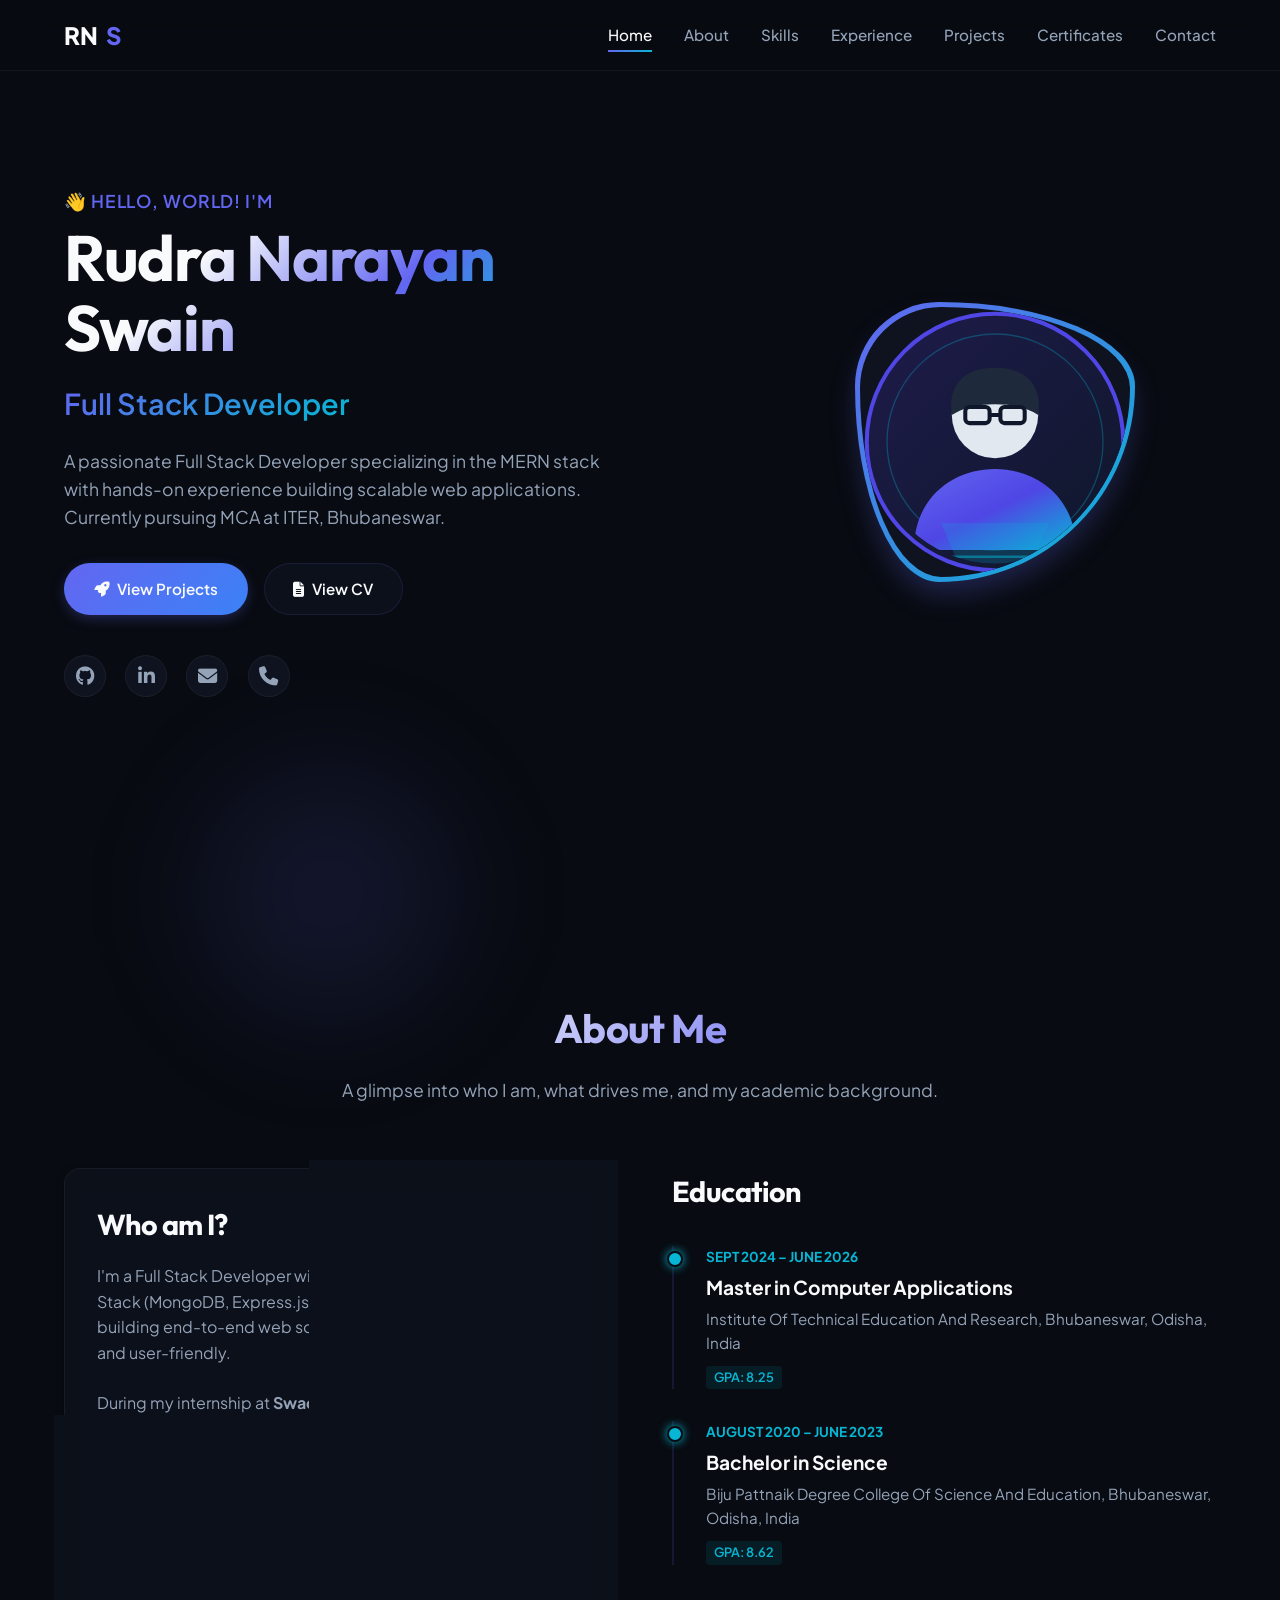
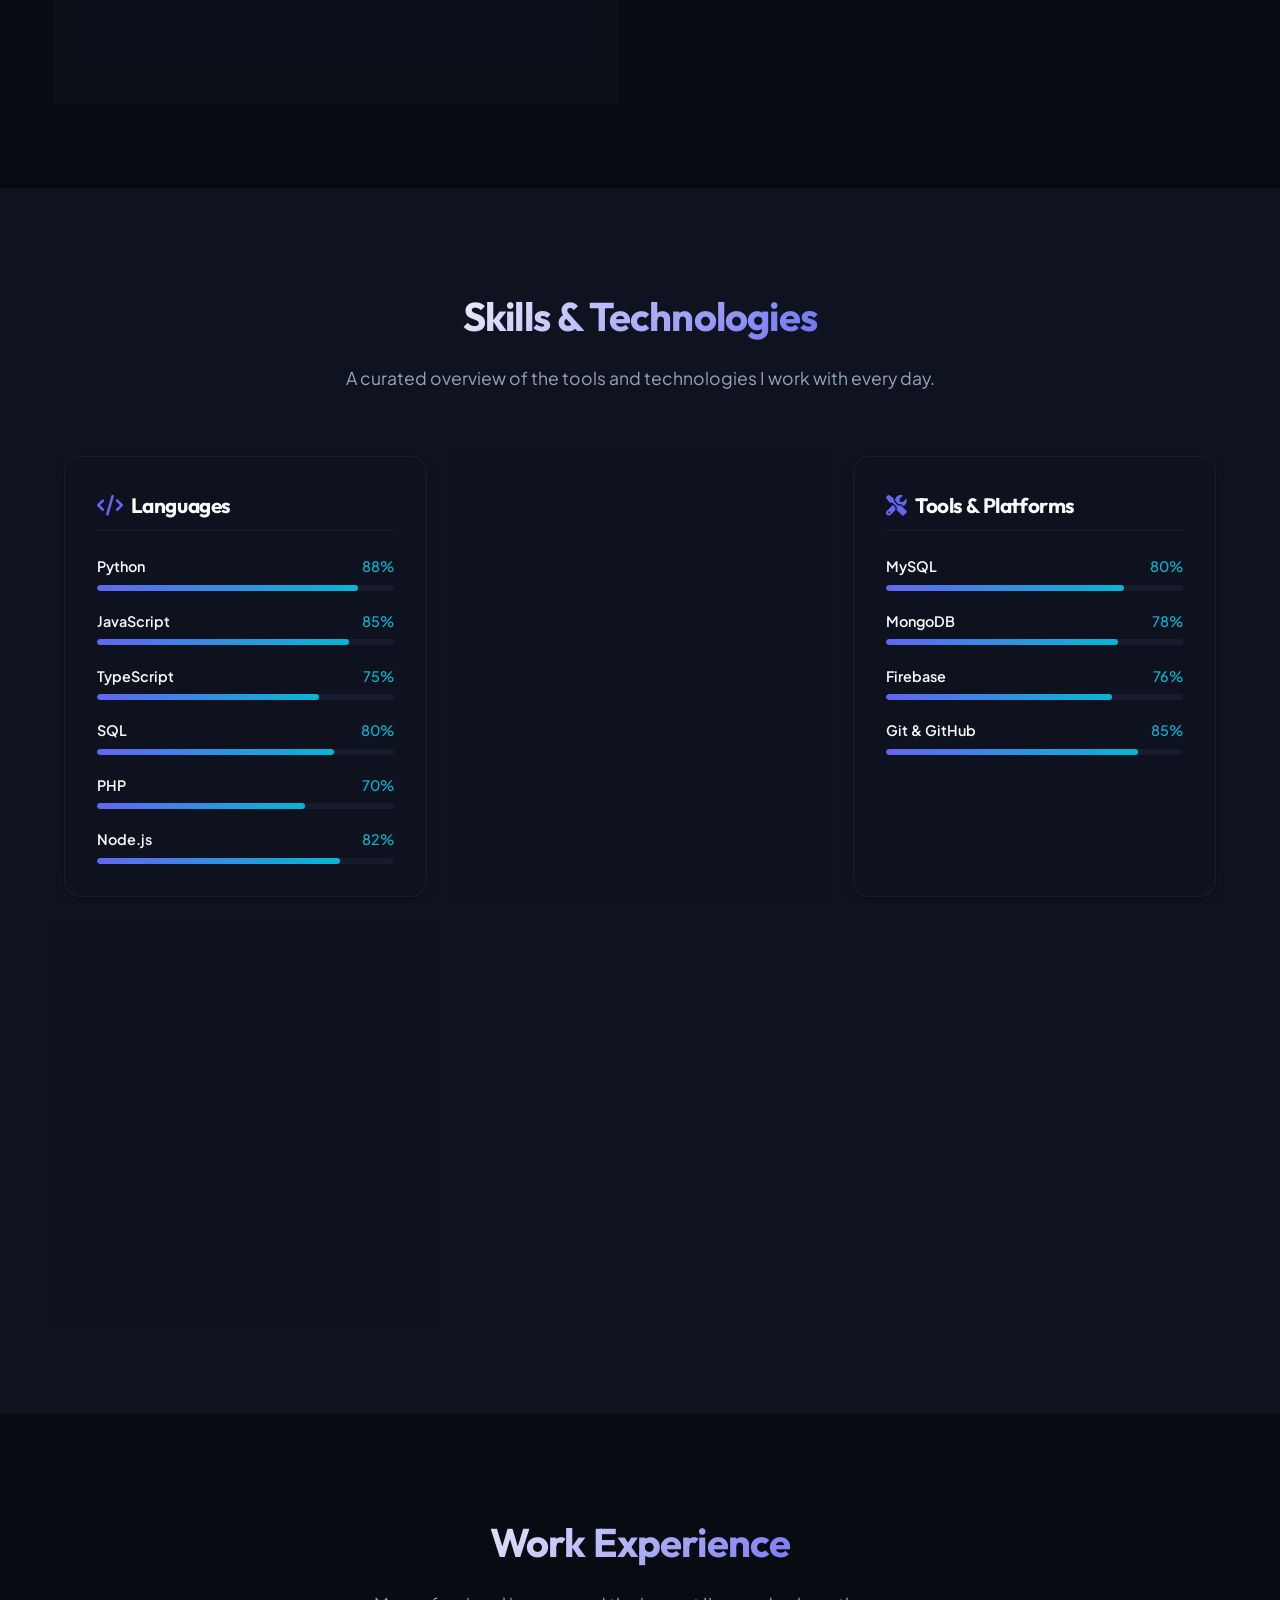
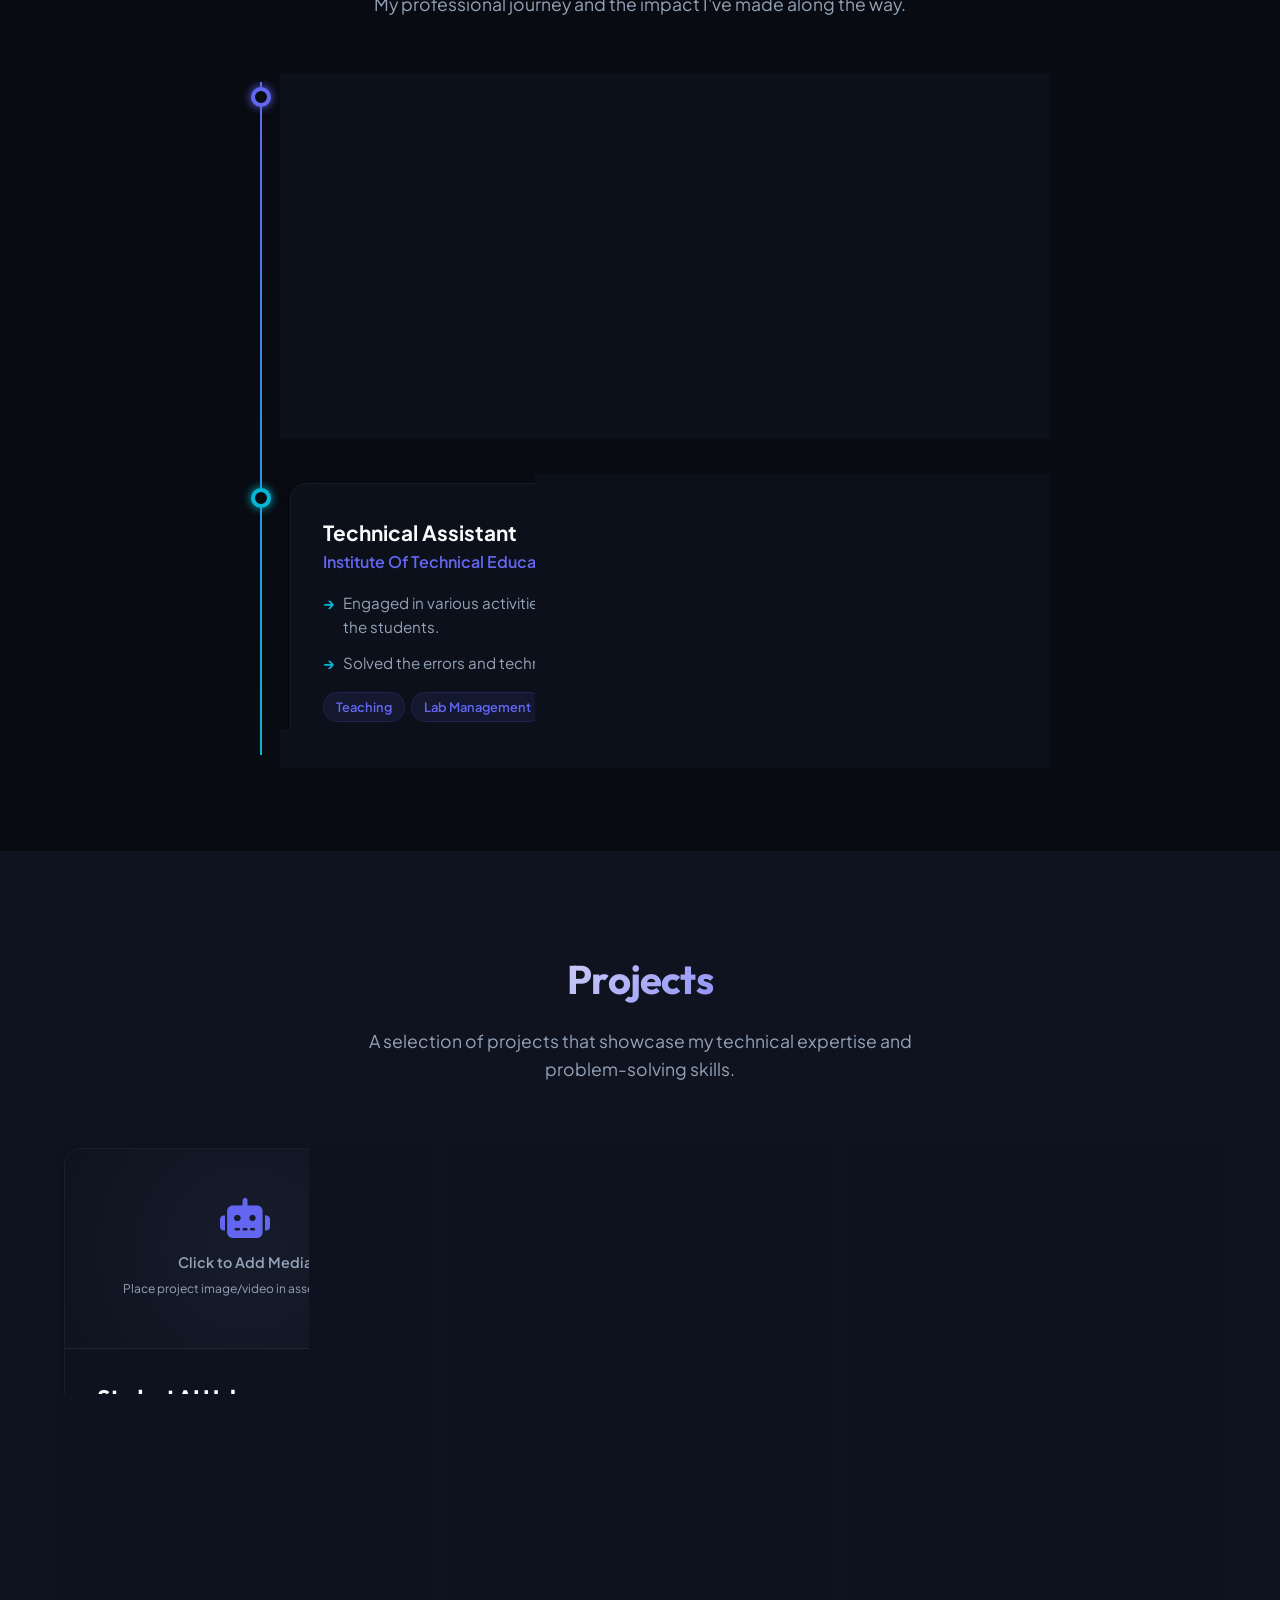
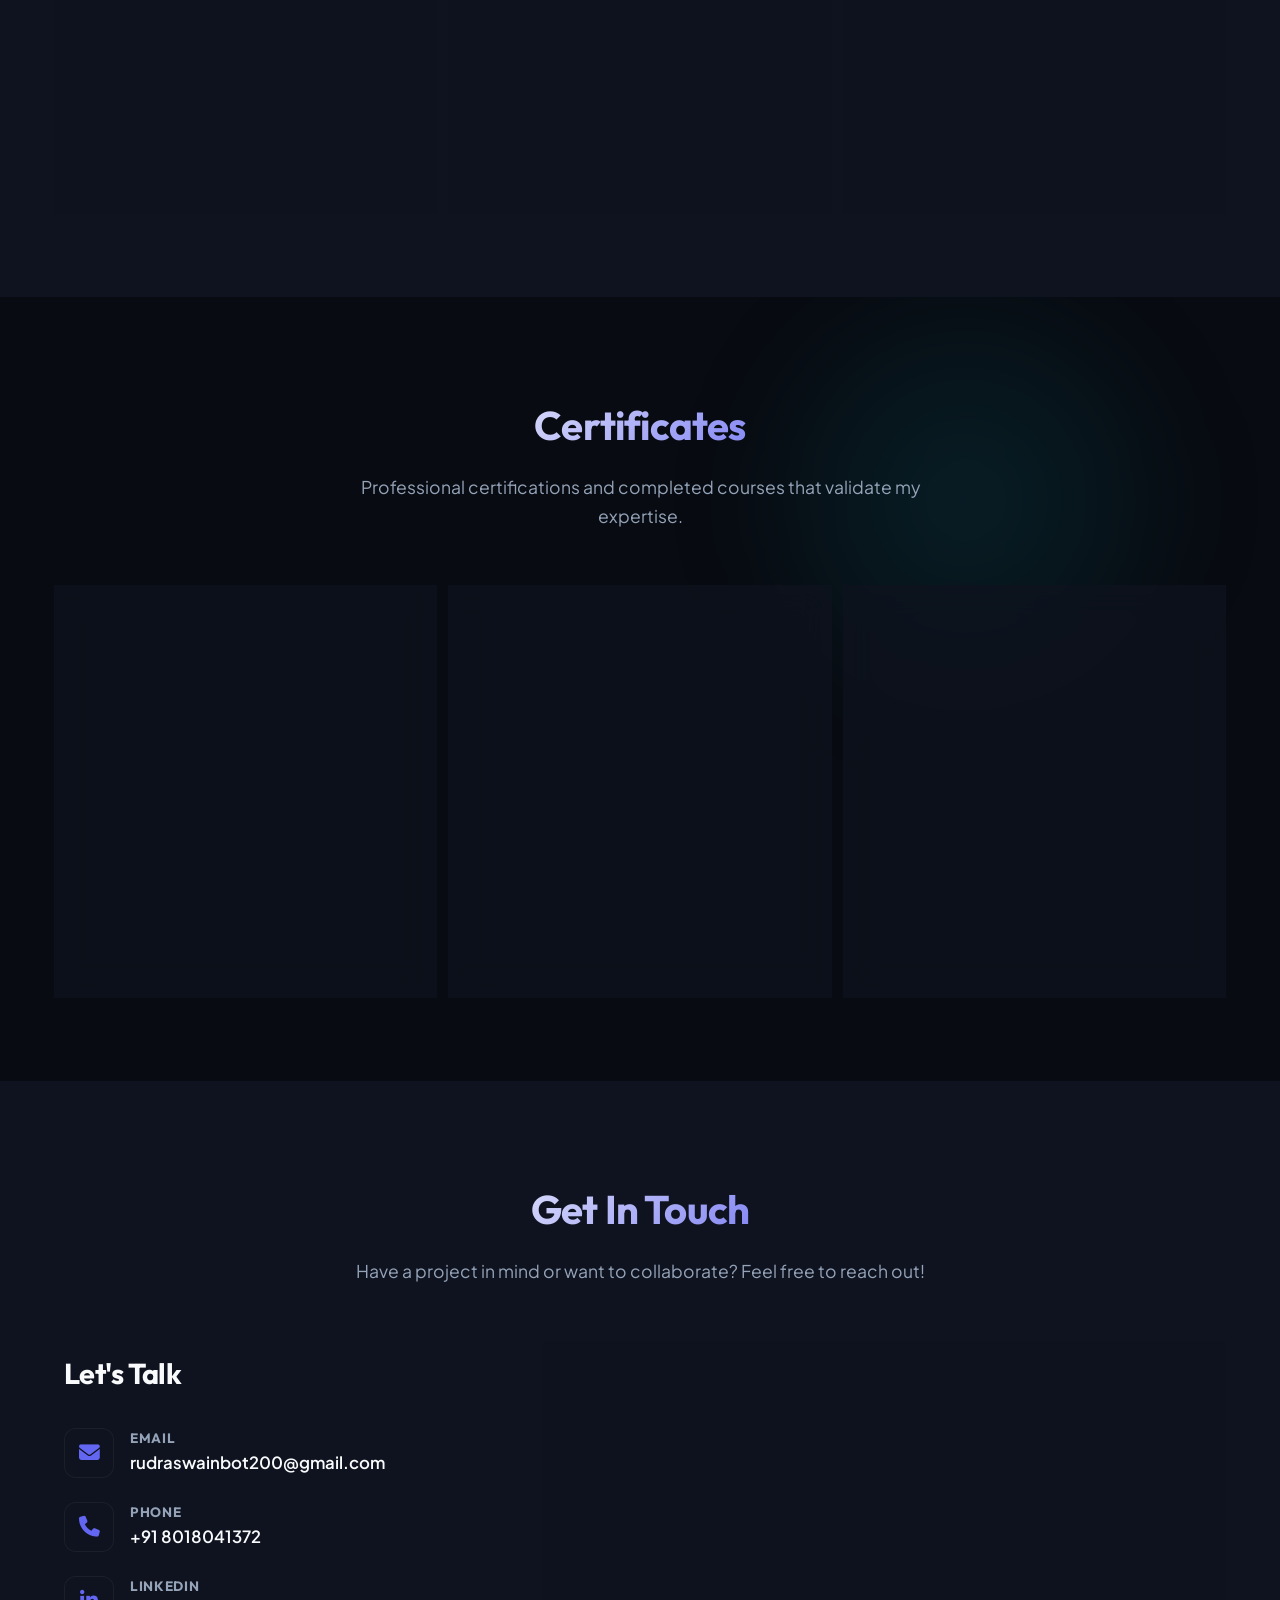
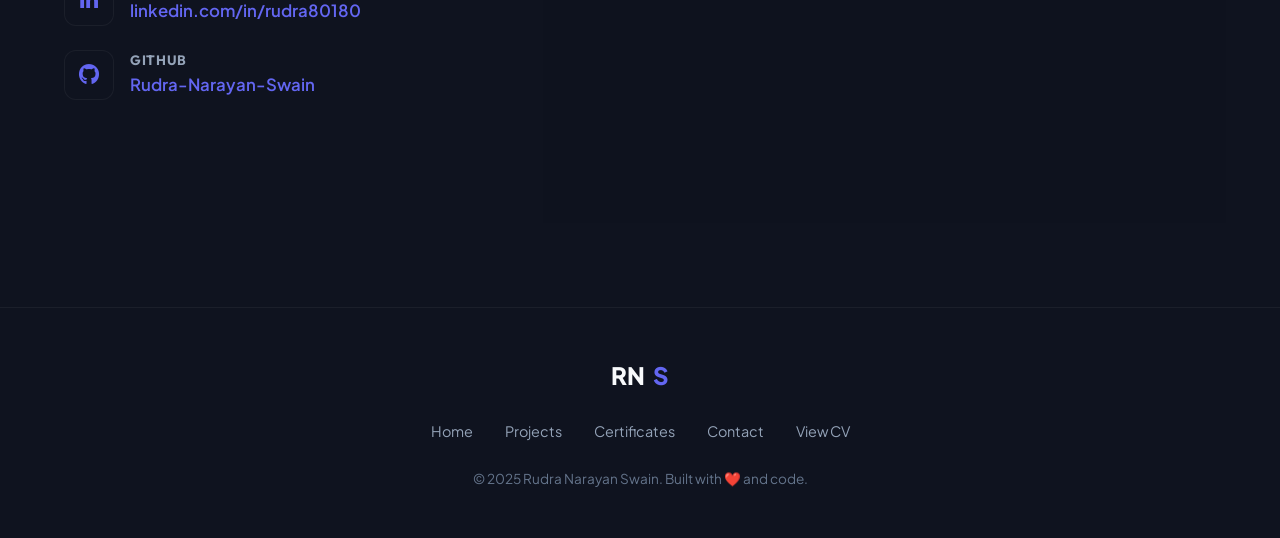
==== index.html @ 92885af6 "feat: Premium developer portfolio" ====
<!DOCTYPE html>
<html lang="en">
<head>
  <meta charset="UTF-8" />
  <meta name="viewport" content="width=device-width, initial-scale=1.0" />
  <meta name="description" content="Rudra Narayan Swain – Full Stack Developer | MERN Stack | Python | React – Portfolio showcasing projects, skills, and experience." />
  <meta name="keywords" content="Rudra Narayan Swain, Full Stack Developer, MERN Stack, React, Node.js, portfolio" />
  <meta name="author" content="Rudra Narayan Swain" />
  <title>Rudra Narayan Swain | Full Stack Developer</title>

  <!-- Fonts -->
  <link rel="preconnect" href="https://fonts.googleapis.com" />
  <link rel="preconnect" href="https://fonts.gstatic.com" crossorigin />
  <link href="https://fonts.googleapis.com/css2?family=Outfit:wght@300;400;500;600;700;800&family=Plus+Jakarta+Sans:wght@300;400;500;600;700&display=swap" rel="stylesheet" />

  <!-- Icons -->
  <link rel="stylesheet" href="https://cdnjs.cloudflare.com/ajax/libs/font-awesome/6.5.0/css/all.min.css" />

  <!-- Stylesheet -->
  <link rel="stylesheet" href="index.css" />
</head>
<body>

  <!-- ===== NAVIGATION ===== -->
  <nav class="navbar" id="navbar">
    <div class="container nav-container">
      <a href="#home" class="nav-logo">RN<span>S</span></a>
      <ul class="nav-menu" id="nav-menu">
        <li><a href="#home" class="nav-link active">Home</a></li>
        <li><a href="#about" class="nav-link">About</a></li>
        <li><a href="#skills" class="nav-link">Skills</a></li>
        <li><a href="#experience" class="nav-link">Experience</a></li>
        <li><a href="#projects" class="nav-link">Projects</a></li>
        <li><a href="#certificates" class="nav-link">Certificates</a></li>
        <li><a href="#contact" class="nav-link">Contact</a></li>
      </ul>
      <button class="nav-toggle" id="nav-toggle" aria-label="Toggle navigation">
        <i class="fas fa-bars"></i>
      </button>
    </div>
  </nav>

  <!-- ===== HERO SECTION ===== -->
  <section class="hero section" id="home">
    <div class="container">
      <div class="hero-grid">
        <div class="hero-content">
          <p class="hero-greeting">👋 Hello, World! I'm</p>
          <h1 class="hero-title text-gradient">Rudra Narayan<br/>Swain</h1>
          <div class="hero-subtitle text-accent-gradient" id="typed-text"></div>
          <p class="hero-desc">
            A passionate Full Stack Developer specializing in the MERN stack with hands-on experience building scalable web applications. Currently pursuing MCA at ITER, Bhubaneswar.
          </p>
          <div class="hero-buttons">
            <a href="#projects" class="btn btn-primary" id="btn-view-projects">
              <i class="fas fa-rocket"></i> View Projects
            </a>
            <a href="cv.html" target="_blank" class="btn btn-secondary" id="btn-view-cv">
              <i class="fas fa-file-alt"></i> View CV
            </a>
          </div>
          <div class="social-links">
            <a href="https://github.com/Rudra-Narayan-Swain" target="_blank" class="social-icon" title="GitHub" id="social-github">
              <i class="fab fa-github"></i>
            </a>
            <a href="https://www.linkedin.com/in/rudra80180" target="_blank" class="social-icon" title="LinkedIn" id="social-linkedin">
              <i class="fab fa-linkedin-in"></i>
            </a>
            <a href="mailto:rudraswainbot200@gmail.com" class="social-icon" title="Email" id="social-email">
              <i class="fas fa-envelope"></i>
            </a>
            <a href="tel:+918018041372" class="social-icon" title="Phone" id="social-phone">
              <i class="fas fa-phone"></i>
            </a>
          </div>
        </div>
        <div class="hero-visual">
          <div class="hero-avatar-wrapper">
            <div class="hero-avatar">
              <!-- Replace 'assets/profile.jpg' with your actual photo file -->
              <img src="assets/profile.jpg" alt="Rudra Narayan Swain" onerror="this.src='assets/profile-placeholder.svg'" />
            </div>
          </div>
        </div>
      </div>
    </div>
  </section>

  <!-- ===== ABOUT & EDUCATION ===== -->
  <section class="section" id="about">
    <div class="container">
      <div class="section-header">
        <h2 class="text-gradient">About Me</h2>
        <p>A glimpse into who I am, what drives me, and my academic background.</p>
      </div>
      <div class="about-grid">
        <div class="about-text glass-card">
          <h3>Who am I?</h3>
          <p>
            I'm a Full Stack Developer with a strong foundation in the MERN Stack (MongoDB, Express.js, React.js, Node.js). I thrive on building end-to-end web solutions that are both performant and user-friendly.
          </p>
          <p>
            During my internship at <strong>Swadhin IT Solutions</strong>, I gained hands-on experience with REST APIs, Git workflows, and database management. I believe in clean code, continuous learning, and collaborative problem-solving.
          </p>
          <p>
            Beyond coding, I enjoy team leadership, guiding peers, and tackling real-world technical challenges.
          </p>
          <div style="display: flex; gap: 1.5rem; margin-top: 1.5rem; flex-wrap: wrap;">
            <div>
              <div style="font-size: 1.8rem; font-weight: 800; color: var(--accent-indigo);">3+</div>
              <div style="font-size: 0.85rem; color: var(--text-muted);">Projects Built</div>
            </div>
            <div>
              <div style="font-size: 1.8rem; font-weight: 800; color: var(--accent-cyan);">6 mo</div>
              <div style="font-size: 0.85rem; color: var(--text-muted);">Internship</div>
            </div>
            <div>
              <div style="font-size: 1.8rem; font-weight: 800; color: var(--accent-blue);">3+</div>
              <div style="font-size: 0.85rem; color: var(--text-muted);">Certifications</div>
            </div>
          </div>
        </div>
        <div>
          <h3 style="font-size: 1.8rem; margin-bottom: 2rem;">Education</h3>
          <div class="education-timeline">
            <div class="edu-card">
              <div class="edu-date">Sept 2024 – June 2026</div>
              <div class="edu-title">Master in Computer Applications</div>
              <div class="edu-inst">Institute Of Technical Education And Research, Bhubaneswar, Odisha, India</div>
              <span class="edu-gpa">GPA: 8.25</span>
            </div>
            <div class="edu-card">
              <div class="edu-date">August 2020 – June 2023</div>
              <div class="edu-title">Bachelor in Science</div>
              <div class="edu-inst">Biju Pattnaik Degree College Of Science And Education, Bhubaneswar, Odisha, India</div>
              <span class="edu-gpa">GPA: 8.62</span>
            </div>
          </div>
        </div>
      </div>
    </div>
  </section>

  <!-- ===== SKILLS SECTION ===== -->
  <section class="section" id="skills" style="background: var(--bg-secondary);">
    <div class="container">
      <div class="section-header">
        <h2 class="text-gradient">Skills & Technologies</h2>
        <p>A curated overview of the tools and technologies I work with every day.</p>
      </div>
      <div class="skills-categories">

        <!-- Languages -->
        <div class="glass-card skill-category">
          <h3><i class="fas fa-code"></i> Languages</h3>
          <div class="skill-list">
            <div class="skill-item">
              <div class="skill-info">
                <span class="skill-name">Python</span>
                <span class="skill-percent">88%</span>
              </div>
              <div class="skill-bar-bg"><div class="skill-bar-fill" data-width="88"></div></div>
            </div>
            <div class="skill-item">
              <div class="skill-info">
                <span class="skill-name">JavaScript</span>
                <span class="skill-percent">85%</span>
              </div>
              <div class="skill-bar-bg"><div class="skill-bar-fill" data-width="85"></div></div>
            </div>
            <div class="skill-item">
              <div class="skill-info">
                <span class="skill-name">TypeScript</span>
                <span class="skill-percent">75%</span>
              </div>
              <div class="skill-bar-bg"><div class="skill-bar-fill" data-width="75"></div></div>
            </div>
            <div class="skill-item">
              <div class="skill-info">
                <span class="skill-name">SQL</span>
                <span class="skill-percent">80%</span>
              </div>
              <div class="skill-bar-bg"><div class="skill-bar-fill" data-width="80"></div></div>
            </div>
            <div class="skill-item">
              <div class="skill-info">
                <span class="skill-name">PHP</span>
                <span class="skill-percent">70%</span>
              </div>
              <div class="skill-bar-bg"><div class="skill-bar-fill" data-width="70"></div></div>
            </div>
            <div class="skill-item">
              <div class="skill-info">
                <span class="skill-name">Node.js</span>
                <span class="skill-percent">82%</span>
              </div>
              <div class="skill-bar-bg"><div class="skill-bar-fill" data-width="82"></div></div>
            </div>
          </div>
        </div>

        <!-- Frameworks -->
        <div class="glass-card skill-category">
          <h3><i class="fas fa-layer-group"></i> Frameworks</h3>
          <div class="skill-list">
            <div class="skill-item">
              <div class="skill-info">
                <span class="skill-name">React.js</span>
                <span class="skill-percent">85%</span>
              </div>
              <div class="skill-bar-bg"><div class="skill-bar-fill" data-width="85"></div></div>
            </div>
            <div class="skill-item">
              <div class="skill-info">
                <span class="skill-name">Django</span>
                <span class="skill-percent">75%</span>
              </div>
              <div class="skill-bar-bg"><div class="skill-bar-fill" data-width="75"></div></div>
            </div>
            <div class="skill-item">
              <div class="skill-info">
                <span class="skill-name">React Native</span>
                <span class="skill-percent">72%</span>
              </div>
              <div class="skill-bar-bg"><div class="skill-bar-fill" data-width="72"></div></div>
            </div>
            <div class="skill-item">
              <div class="skill-info">
                <span class="skill-name">Express.js</span>
                <span class="skill-percent">80%</span>
              </div>
              <div class="skill-bar-bg"><div class="skill-bar-fill" data-width="80"></div></div>
            </div>
          </div>
        </div>

        <!-- Tools & Platforms -->
        <div class="glass-card skill-category">
          <h3><i class="fas fa-tools"></i> Tools & Platforms</h3>
          <div class="skill-list">
            <div class="skill-item">
              <div class="skill-info">
                <span class="skill-name">MySQL</span>
                <span class="skill-percent">80%</span>
              </div>
              <div class="skill-bar-bg"><div class="skill-bar-fill" data-width="80"></div></div>
            </div>
            <div class="skill-item">
              <div class="skill-info">
                <span class="skill-name">MongoDB</span>
                <span class="skill-percent">78%</span>
              </div>
              <div class="skill-bar-bg"><div class="skill-bar-fill" data-width="78"></div></div>
            </div>
            <div class="skill-item">
              <div class="skill-info">
                <span class="skill-name">Firebase</span>
                <span class="skill-percent">76%</span>
              </div>
              <div class="skill-bar-bg"><div class="skill-bar-fill" data-width="76"></div></div>
            </div>
            <div class="skill-item">
              <div class="skill-info">
                <span class="skill-name">Git & GitHub</span>
                <span class="skill-percent">85%</span>
              </div>
              <div class="skill-bar-bg"><div class="skill-bar-fill" data-width="85"></div></div>
            </div>
          </div>
        </div>

        <!-- Soft Skills -->
        <div class="glass-card skill-category">
          <h3><i class="fas fa-users"></i> Soft Skills</h3>
          <div class="soft-skills-grid">
            <div class="soft-skill-tag">Rapport Building</div>
            <div class="soft-skill-tag">Problem Solving</div>
            <div class="soft-skill-tag">Team Leader</div>
            <div class="soft-skill-tag">Team Management</div>
            <div class="soft-skill-tag">Communication</div>
            <div class="soft-skill-tag">Critical Thinking</div>
            <div class="soft-skill-tag">Adaptability</div>
            <div class="soft-skill-tag">Time Management</div>
          </div>
        </div>

      </div>
    </div>
  </section>

  <!-- ===== WORK EXPERIENCE ===== -->
  <section class="section" id="experience">
    <div class="container">
      <div class="section-header">
        <h2 class="text-gradient">Work Experience</h2>
        <p>My professional journey and the impact I've made along the way.</p>
      </div>
      <div class="experience-timeline">

        <div class="exp-item">
          <div class="exp-dot"></div>
          <div class="glass-card exp-card">
            <div class="exp-header">
              <div>
                <div class="exp-role">Full Stack Internship (MERN)</div>
                <div class="exp-company">Swadhin IT Solutions</div>
              </div>
              <span class="exp-duration">Aug 2025 – Jan 2026</span>
            </div>
            <ul class="exp-bullets">
              <li>Completed a 6-month Full Stack Development Internship at Swadhin IT Solutions, gaining hands-on experience in the <strong>MERN Stack</strong> (MongoDB, Express.js, React.js, Node.js), along with REST APIs, Git, and database management.</li>
              <li>Developed and maintained responsive web applications, implemented frontend and backend features, integrated databases and APIs, and collaborated with the development team to deliver scalable and user-friendly solutions.</li>
            </ul>
            <div style="display: flex; flex-wrap: wrap; gap: 0.4rem; margin-top: 1rem;">
              <span class="badge">MongoDB</span>
              <span class="badge">Express.js</span>
              <span class="badge">React.js</span>
              <span class="badge">Node.js</span>
              <span class="badge">REST APIs</span>
              <span class="badge">Git</span>
            </div>
          </div>
        </div>

        <div class="exp-item">
          <div class="exp-dot"></div>
          <div class="glass-card exp-card">
            <div class="exp-header">
              <div>
                <div class="exp-role">Technical Assistant</div>
                <div class="exp-company">Institute Of Technical Education And Research</div>
              </div>
              <span class="exp-duration">Feb 2026 – May 2026</span>
            </div>
            <ul class="exp-bullets">
              <li>Engaged in various activities done in the lab of college, along with teaching and managing the students.</li>
              <li>Solved the errors and technical problems faced by students and faculty members.</li>
            </ul>
            <div style="display: flex; flex-wrap: wrap; gap: 0.4rem; margin-top: 1rem;">
              <span class="badge">Teaching</span>
              <span class="badge">Lab Management</span>
              <span class="badge">Technical Support</span>
            </div>
          </div>
        </div>

      </div>
    </div>
  </section>

  <!-- ===== PROJECTS SECTION ===== -->
  <section class="section" id="projects" style="background: var(--bg-secondary);">
    <div class="container">
      <div class="section-header">
        <h2 class="text-gradient">Projects</h2>
        <p>A selection of projects that showcase my technical expertise and problem-solving skills.</p>
      </div>
      <div class="projects-grid">

        <!-- Project 1: Student AI Helper -->
        <div class="glass-card project-card" id="project-ai-helper">
          <div class="project-media-wrapper">
            <!-- 
              ===== MEDIA PLACEHOLDER =====
              To add your project screenshot or video:
              OPTION A (Image):
                1. Copy your screenshot into: assets/project-ai-helper.jpg
                2. The image will load automatically below.
              OPTION B (Custom click handler):
                You can also click this area to open a media viewer when you add real media.
            -->
            <div class="project-media-placeholder" onclick="openMediaPlaceholder('Student AI Helper', 'Add your project screenshot or demo video to assets/project-ai-helper.jpg or assets/project-ai-helper.mp4')">
              <i class="fas fa-robot"></i>
              <span style="font-weight:600; font-size:0.9rem;">Click to Add Media</span>
              <span style="font-size:0.75rem; margin-top:0.3rem;">Place project image/video in assets/ folder</span>
            </div>
            <!-- Uncomment when you have the image:
            <img src="assets/project-ai-helper.jpg" alt="Student AI Helper" style="width:100%; height:100%; object-fit:cover;" onerror="this.parentElement.querySelector('.project-media-placeholder').style.display='flex'; this.style.display='none';" /> 
            -->
            <div class="project-media-overlay">
              <i class="fas fa-image"></i> Placeholder
            </div>
          </div>
          <div class="project-body">
            <h3 class="project-title">Student AI Helper</h3>
            <div class="project-tech-tags">
              <span class="project-tech-tag">React</span>
              <span class="project-tech-tag">PHP</span>
              <span class="project-tech-tag">REST API</span>
              <span class="project-tech-tag">MySQL</span>
            </div>
            <p class="project-desc">
              An AI-powered doubt resolution platform that provides students with instant, contextual answers and code explanations. Implemented secure REST API integration and optimized database queries for faster response time and smooth user experience.
            </p>
            <div class="project-links">
              <a href="https://github.com/Rudra-Narayan-Swain" target="_blank" class="btn btn-secondary" style="padding: 0.5rem 1rem; font-size: 0.85rem;">
                <i class="fab fa-github"></i> GitHub
              </a>
              <!-- <a href="#" target="_blank" class="btn btn-primary" style="padding: 0.5rem 1rem; font-size: 0.85rem;">
                <i class="fas fa-external-link-alt"></i> Live Demo
              </a> -->
            </div>
          </div>
        </div>

        <!-- Project 2: ELMS -->
        <div class="glass-card project-card" id="project-elms">
          <div class="project-media-wrapper">
            <!-- 
              ===== MEDIA PLACEHOLDER =====
              To add your ELMS project screenshot:
                1. Copy your screenshot to: assets/project-elms.jpg
                2. Uncomment the <img> tag below and comment out the placeholder div.
              For a demo video:
                1. Copy to: assets/project-elms.mp4
                2. Use the openVideoModal() function instead.
            -->
            <div class="project-media-placeholder" onclick="openMediaPlaceholder('Employee Leave Management System', 'Add your project screenshot to assets/project-elms.jpg')">
              <i class="fas fa-calendar-check"></i>
              <span style="font-weight:600; font-size:0.9rem;">Click to Add Media</span>
              <span style="font-size:0.75rem; margin-top:0.3rem;">Place project image/video in assets/ folder</span>
            </div>
            <!-- Uncomment when you have the image:
            <img src="assets/project-elms.jpg" alt="Employee Leave Management System" style="width:100%; height:100%; object-fit:cover;" /> 
            -->
            <div class="project-media-overlay">
              <i class="fas fa-image"></i> Placeholder
            </div>
          </div>
          <div class="project-body">
            <h3 class="project-title">Employee Leave Management System</h3>
            <div class="project-tech-tags">
              <span class="project-tech-tag">React 18</span>
              <span class="project-tech-tag">Node.js</span>
              <span class="project-tech-tag">MySQL</span>
              <span class="project-tech-tag">HTML/CSS</span>
            </div>
            <p class="project-desc">
              A full-stack Employee Leave Management System to handle leave requests, approvals, and balance tracking with role-based access control. Developed responsive dashboards and integrated real-time leave status updates.
            </p>
            <div class="project-links">
              <a href="https://github.com/Rudra-Narayan-Swain" target="_blank" class="btn btn-secondary" style="padding: 0.5rem 1rem; font-size: 0.85rem;">
                <i class="fab fa-github"></i> GitHub
              </a>
            </div>
          </div>
        </div>

        <!-- Project 3: Subtrack -->
        <div class="glass-card project-card" id="project-subtrack">
          <div class="project-media-wrapper">
            <!-- 
              ===== MEDIA PLACEHOLDER =====
              To add your Subtrack app screenshot:
                1. Copy to: assets/project-subtrack.jpg
                2. Uncomment the <img> tag below.
            -->
            <div class="project-media-placeholder" onclick="openMediaPlaceholder('Subtrack – Subscription Tracking Platform', 'Add your project screenshot to assets/project-subtrack.jpg')">
              <i class="fas fa-mobile-alt"></i>
              <span style="font-weight:600; font-size:0.9rem;">Click to Add Media</span>
              <span style="font-size:0.75rem; margin-top:0.3rem;">Place project image/video in assets/ folder</span>
            </div>
            <!-- Uncomment when you have the image:
            <img src="assets/project-subtrack.jpg" alt="Subtrack" style="width:100%; height:100%; object-fit:cover;" /> 
            -->
            <div class="project-media-overlay">
              <i class="fas fa-image"></i> Placeholder
            </div>
          </div>
          <div class="project-body">
            <h3 class="project-title">Subtrack – Subscription Tracking Platform</h3>
            <div class="project-tech-tags">
              <span class="project-tech-tag">React Native</span>
              <span class="project-tech-tag">Expo</span>
              <span class="project-tech-tag">Firebase</span>
              <span class="project-tech-tag">TypeScript</span>
            </div>
            <p class="project-desc">
              A subscription tracking platform with a mobile app for managing subscriptions, payments, reminders, and analytics. Built a Firebase-powered backend using Firestore, Authentication, Cloud Functions, Storage, and FCM for real-time updates.
            </p>
            <div class="project-links">
              <a href="https://github.com/Rudra-Narayan-Swain" target="_blank" class="btn btn-secondary" style="padding: 0.5rem 1rem; font-size: 0.85rem;">
                <i class="fab fa-github"></i> GitHub
              </a>
            </div>
          </div>
        </div>

      </div>
    </div>
  </section>

  <!-- ===== CERTIFICATES SECTION ===== -->
  <section class="section" id="certificates">
    <div class="container">
      <div class="section-header">
        <h2 class="text-gradient">Certificates</h2>
        <p>Professional certifications and completed courses that validate my expertise.</p>
      </div>
      <div class="certificates-grid">

        <!-- Certificate 1 -->
        <div class="glass-card cert-card" id="cert-mern">
          <div class="cert-header">
            <div>
              <div class="cert-title">MERN Full Stack Internship</div>
              <div class="cert-issuer">Swadhin IT Solutions</div>
            </div>
            <span class="cert-year">2025–2026</span>
          </div>
          <p class="cert-desc">Completed a 6-month internship in full stack development using MongoDB, Express.js, React.js, and Node.js.</p>
          <!-- 
            ===== CERTIFICATE IMAGE PLACEHOLDER =====
            To add your certificate image:
              1. Copy your certificate scan to: assets/cert-mern.jpg
              2. Replace the placeholder div below with:
                 <img src="assets/cert-mern.jpg" alt="MERN Certificate" style="border-radius:8px; cursor:pointer;" onclick="openImageModal('assets/cert-mern.jpg', 'MERN Full Stack Internship Certificate')" />
          -->
          <div class="cert-preview-placeholder" onclick="openCertPlaceholder('MERN Internship Certificate')" title="Add your certificate image">
            <i class="fas fa-certificate"></i>
            <span>Click to Add Certificate Image</span>
            <span style="font-size:0.75rem; margin-top: 0.2rem;">Save as: assets/cert-mern.jpg</span>
          </div>
        </div>

        <!-- Certificate 2 -->
        <div class="glass-card cert-card" id="cert-data-analyst">
          <div class="cert-header">
            <div>
              <div class="cert-title">Introduction to Data Analyst</div>
              <div class="cert-issuer">Online Course / Institute</div>
            </div>
            <span class="cert-year">2026</span>
          </div>
          <p class="cert-desc">Learned about the data ecosystem, including the process and data basics in modern analytics workflows.</p>
          <!-- 
            ===== CERTIFICATE IMAGE PLACEHOLDER =====
            Save certificate image as: assets/cert-data-analyst.jpg
          -->
          <div class="cert-preview-placeholder" onclick="openCertPlaceholder('Data Analyst Certificate')" title="Add your certificate image">
            <i class="fas fa-chart-bar"></i>
            <span>Click to Add Certificate Image</span>
            <span style="font-size:0.75rem; margin-top: 0.2rem;">Save as: assets/cert-data-analyst.jpg</span>
          </div>
        </div>

        <!-- Certificate 3 -->
        <div class="glass-card cert-card" id="cert-java">
          <div class="cert-header">
            <div>
              <div class="cert-title">Core Java</div>
              <div class="cert-issuer">Certification Body</div>
            </div>
            <span class="cert-year">2023</span>
          </div>
          <p class="cert-desc">Certified in Core Java programming with hands-on expertise in OOP, exception handling, collections, and multithreading.</p>
          <!-- 
            ===== CERTIFICATE IMAGE PLACEHOLDER =====
            Save certificate image as: assets/cert-java.jpg
          -->
          <div class="cert-preview-placeholder" onclick="openCertPlaceholder('Core Java Certificate')" title="Add your certificate image">
            <i class="fab fa-java"></i>
            <span>Click to Add Certificate Image</span>
            <span style="font-size:0.75rem; margin-top: 0.2rem;">Save as: assets/cert-java.jpg</span>
          </div>
        </div>

      </div>
    </div>
  </section>

  <!-- ===== CONTACT SECTION ===== -->
  <section class="section" id="contact" style="background: var(--bg-secondary);">
    <div class="container">
      <div class="section-header">
        <h2 class="text-gradient">Get In Touch</h2>
        <p>Have a project in mind or want to collaborate? Feel free to reach out!</p>
      </div>
      <div class="contact-grid">

        <div>
          <h3 style="font-size:1.8rem; margin-bottom:2rem;">Let's Talk</h3>
          <div class="contact-info-list">
            <div class="contact-item">
              <div class="contact-icon"><i class="fas fa-envelope"></i></div>
              <div class="contact-details">
                <h4>Email</h4>
                <p><a href="mailto:rudraswainbot200@gmail.com" style="color:var(--text-main);">rudraswainbot200@gmail.com</a></p>
              </div>
            </div>
            <div class="contact-item">
              <div class="contact-icon"><i class="fas fa-phone"></i></div>
              <div class="contact-details">
                <h4>Phone</h4>
                <p><a href="tel:+918018041372" style="color:var(--text-main);">+91 8018041372</a></p>
              </div>
            </div>
            <div class="contact-item">
              <div class="contact-icon"><i class="fab fa-linkedin-in"></i></div>
              <div class="contact-details">
                <h4>LinkedIn</h4>
                <p><a href="https://www.linkedin.com/in/rudra80180" target="_blank" style="color:var(--accent-indigo);">linkedin.com/in/rudra80180</a></p>
              </div>
            </div>
            <div class="contact-item">
              <div class="contact-icon"><i class="fab fa-github"></i></div>
              <div class="contact-details">
                <h4>GitHub</h4>
                <p><a href="https://github.com/Rudra-Narayan-Swain" target="_blank" style="color:var(--accent-indigo);">Rudra-Narayan-Swain</a></p>
              </div>
            </div>
          </div>
        </div>

        <div class="glass-card">
          <h3 style="margin-bottom:1.5rem;">Send a Message</h3>
          <form class="contact-form" id="contact-form">
            <div class="form-group-row">
              <input type="text" class="form-control" id="form-name" placeholder="Your Name" required />
              <input type="email" class="form-control" id="form-email" placeholder="Your Email" required />
            </div>
            <input type="text" class="form-control" id="form-subject" placeholder="Subject" />
            <textarea class="form-control" id="form-message" placeholder="Your message..." required></textarea>
            <button type="submit" class="btn btn-primary form-submit-btn" id="btn-send-message">
              <i class="fas fa-paper-plane"></i> Send Message
            </button>
            <div class="form-message" id="form-message-status"></div>
          </form>
        </div>

      </div>
    </div>
  </section>

  <!-- ===== FOOTER ===== -->
  <footer class="footer">
    <div class="container footer-content">
      <div class="nav-logo footer-logo">RN<span>S</span></div>
      <ul class="footer-menu">
        <li><a href="#home">Home</a></li>
        <li><a href="#projects">Projects</a></li>
        <li><a href="#certificates">Certificates</a></li>
        <li><a href="#contact">Contact</a></li>
        <li><a href="cv.html" target="_blank">View CV</a></li>
      </ul>
      <p class="footer-copy">© 2025 Rudra Narayan Swain. Built with ❤️ and code.</p>
    </div>
  </footer>

  <!-- ===== LIGHTBOX MODAL ===== -->
  <div class="modal" id="media-modal">
    <button class="modal-close" id="modal-close-btn" onclick="closeModal()" aria-label="Close modal">
      <i class="fas fa-times"></i>
    </button>
    <div class="modal-content">
      <img class="modal-image" id="modal-img" src="" alt="" />
      <div class="modal-video-wrapper" id="modal-video-wrapper">
        <video id="modal-video" controls>
          <source src="" type="video/mp4" />
        </video>
      </div>
      <div class="modal-title" id="modal-title-text"></div>
      <div class="modal-desc" id="modal-desc-text"></div>
    </div>
  </div>

  <!-- Back to top -->
  <button id="back-to-top" title="Back to top" onclick="window.scrollTo({top:0, behavior:'smooth'})" style="
    position:fixed; bottom:2rem; right:2rem;
    width:48px; height:48px; border-radius:50%;
    background: linear-gradient(135deg, var(--accent-indigo), var(--accent-cyan));
    border:none; color:white; font-size:1.2rem; cursor:pointer;
    display:none; align-items:center; justify-content:center;
    box-shadow: 0 4px 15px rgba(99,102,241,0.4);
    transition: transform 0.3s ease;
    z-index:800;">
    <i class="fas fa-arrow-up"></i>
  </button>

  <script src="index.js"></script>
</body>
</html>
---- index.css ----
@import url('https://fonts.googleapis.com/css2?family=Outfit:wght@300;400;500;600;700;800&family=Plus+Jakarta+Sans:wght@300;400;500;600;700&display=swap');

:root {
  /* Color Palette */
  --bg-primary: #080b11;
  --bg-secondary: #0f131f;
  --bg-tertiary: #171c2c;
  --accent-indigo: #6366f1;
  --accent-cyan: #06b6d4;
  --accent-blue: #3b82f6;
  --text-main: #f8fafc;
  --text-muted: #94a3b8;
  --text-dark: #64748b;
  --border-color: rgba(99, 102, 241, 0.15);
  --glass-bg: rgba(15, 19, 31, 0.7);
  --glass-border: rgba(255, 255, 255, 0.05);
  --shadow-sm: 0 2px 8px -2px rgba(0, 0, 0, 0.5);
  --shadow-md: 0 12px 20px -8px rgba(0, 0, 0, 0.7);
  --shadow-lg: 0 20px 40px -12px rgba(0, 0, 0, 0.9);
  
  /* Fonts */
  --font-heading: 'Outfit', sans-serif;
  --font-body: 'Plus Jakarta Sans', sans-serif;

  /* Transitions */
  --transition-fast: 0.2s ease;
  --transition-normal: 0.3s ease;
  --transition-slow: 0.5s cubic-bezier(0.4, 0, 0.2, 1);
}

/* Base Styles */
* {
  margin: 0;
  padding: 0;
  box-sizing: border-box;
}

html {
  scroll-behavior: smooth;
  scrollbar-width: thin;
  scrollbar-color: var(--accent-indigo) var(--bg-primary);
}

body {
  background-color: var(--bg-primary);
  color: var(--text-main);
  font-family: var(--font-body);
  line-height: 1.6;
  overflow-x: hidden;
  position: relative;
}

/* Background Gradients/Glows */
body::before {
  content: '';
  position: absolute;
  top: 10%;
  left: 10%;
  width: 400px;
  height: 400px;
  background: radial-gradient(circle, rgba(99, 102, 241, 0.15) 0%, rgba(0,0,0,0) 70%);
  border-radius: 50%;
  z-index: -1;
  pointer-events: none;
  filter: blur(40px);
}

body::after {
  content: '';
  position: absolute;
  bottom: 20%;
  right: 5%;
  width: 500px;
  height: 500px;
  background: radial-gradient(circle, rgba(6, 182, 212, 0.12) 0%, rgba(0,0,0,0) 70%);
  border-radius: 50%;
  z-index: -1;
  pointer-events: none;
  filter: blur(50px);
}

h1, h2, h3, h4, h5, h6 {
  font-family: var(--font-heading);
  font-weight: 700;
  letter-spacing: -0.02em;
}

a {
  text-decoration: none;
  color: inherit;
  transition: var(--transition-fast);
}

img, video {
  max-width: 100%;
  height: auto;
  display: block;
}

/* Utilities */
.container {
  width: 100%;
  max-width: 1200px;
  margin: 0 auto;
  padding: 0 1.5rem;
}

.section {
  padding: 6rem 0;
}

.text-gradient {
  background: linear-gradient(135deg, var(--text-main) 30%, var(--accent-indigo) 70%, var(--accent-cyan) 100%);
  -webkit-background-clip: text;
  -webkit-text-fill-color: transparent;
}

.text-accent-gradient {
  background: linear-gradient(135deg, var(--accent-indigo) 0%, var(--accent-cyan) 100%);
  -webkit-background-clip: text;
  -webkit-text-fill-color: transparent;
}

.section-header {
  text-align: center;
  margin-bottom: 4rem;
}

.section-header h2 {
  font-size: 2.5rem;
  margin-bottom: 1rem;
}

.section-header p {
  color: var(--text-muted);
  max-width: 600px;
  margin: 0 auto;
  font-size: 1.1rem;
}

.btn {
  display: inline-flex;
  align-items: center;
  justify-content: center;
  gap: 0.5rem;
  padding: 0.8rem 1.8rem;
  border-radius: 50px;
  font-weight: 600;
  cursor: pointer;
  transition: var(--transition-normal);
  font-size: 0.95rem;
  border: 1px solid transparent;
}

.btn-primary {
  background: linear-gradient(135deg, var(--accent-indigo) 0%, var(--accent-blue) 100%);
  color: var(--text-main);
  box-shadow: 0 4px 15px -3px rgba(99, 102, 241, 0.4);
}

.btn-primary:hover {
  transform: translateY(-2px);
  box-shadow: 0 8px 25px -4px rgba(99, 102, 241, 0.6);
}

.btn-secondary {
  background: var(--glass-bg);
  border: 1px solid var(--border-color);
  color: var(--text-main);
}

.btn-secondary:hover {
  background: var(--bg-tertiary);
  border-color: var(--accent-indigo);
  transform: translateY(-2px);
}

.badge {
  background: rgba(99, 102, 241, 0.1);
  color: var(--accent-indigo);
  padding: 0.25rem 0.75rem;
  border-radius: 50px;
  font-size: 0.8rem;
  font-weight: 600;
  border: 1px solid rgba(99, 102, 241, 0.15);
  display: inline-block;
}

/* Glass Card */
.glass-card {
  background: var(--glass-bg);
  backdrop-filter: blur(12px);
  -webkit-backdrop-filter: blur(12px);
  border: 1px solid var(--glass-border);
  border-radius: 16px;
  padding: 2rem;
  transition: var(--transition-normal);
  box-shadow: var(--shadow-sm);
}

.glass-card:hover {
  border-color: var(--border-color);
  box-shadow: var(--shadow-md);
}

/* Navigation */
.navbar {
  position: fixed;
  top: 0;
  left: 0;
  width: 100%;
  z-index: 1000;
  background: rgba(8, 11, 17, 0.7);
  backdrop-filter: blur(16px);
  -webkit-backdrop-filter: blur(16px);
  border-bottom: 1px solid var(--glass-border);
  transition: var(--transition-normal);
}

.navbar.scrolled {
  padding: 0.5rem 0;
  box-shadow: var(--shadow-md);
  border-bottom-color: rgba(99, 102, 241, 0.15);
}

.nav-container {
  display: flex;
  justify-content: space-between;
  align-items: center;
  height: 70px;
}

.nav-logo {
  font-size: 1.5rem;
  font-weight: 800;
  display: flex;
  align-items: center;
  gap: 0.5rem;
}

.nav-logo span {
  color: var(--accent-indigo);
}

.nav-menu {
  display: flex;
  gap: 2rem;
  list-style: none;
}

.nav-link {
  font-size: 0.95rem;
  font-weight: 500;
  color: var(--text-muted);
  position: relative;
  padding: 0.5rem 0;
}

.nav-link:hover, .nav-link.active {
  color: var(--text-main);
}

.nav-link::after {
  content: '';
  position: absolute;
  bottom: 0;
  left: 0;
  width: 0;
  height: 2px;
  background: linear-gradient(90deg, var(--accent-indigo), var(--accent-cyan));
  transition: var(--transition-normal);
}

.nav-link:hover::after, .nav-link.active::after {
  width: 100%;
}

.nav-toggle {
  display: none;
  background: none;
  border: none;
  color: var(--text-main);
  font-size: 1.5rem;
  cursor: pointer;
}

/* Hero Section */
.hero {
  min-height: 100vh;
  display: flex;
  align-items: center;
  padding-top: 80px;
  position: relative;
}

.hero-grid {
  display: grid;
  grid-template-columns: 1.2fr 0.8fr;
  gap: 3rem;
  align-items: center;
}

.hero-content {
  display: flex;
  flex-direction: column;
  align-items: flex-start;
}

.hero-greeting {
  font-size: 1.1rem;
  font-weight: 600;
  color: var(--accent-indigo);
  margin-bottom: 0.5rem;
  letter-spacing: 0.05em;
  text-transform: uppercase;
}

.hero-title {
  font-size: 4rem;
  line-height: 1.1;
  margin-bottom: 1rem;
}

.hero-subtitle {
  font-size: 1.8rem;
  font-weight: 600;
  color: var(--accent-cyan);
  margin-bottom: 1.5rem;
  height: 2.7rem; /* Fix height to prevent layout shifts */
}

.hero-desc {
  color: var(--text-muted);
  font-size: 1.1rem;
  margin-bottom: 2rem;
  max-width: 550px;
}

.hero-buttons {
  display: flex;
  gap: 1rem;
  margin-bottom: 2.5rem;
  flex-wrap: wrap;
}

.social-links {
  display: flex;
  gap: 1.2rem;
}

.social-icon {
  width: 42px;
  height: 42px;
  border-radius: 50%;
  background: var(--bg-secondary);
  border: 1px solid var(--glass-border);
  display: flex;
  align-items: center;
  justify-content: center;
  font-size: 1.2rem;
  color: var(--text-muted);
  transition: var(--transition-normal);
}

.social-icon:hover {
  color: var(--text-main);
  background: var(--accent-indigo);
  border-color: var(--accent-indigo);
  transform: translateY(-3px) scale(1.05);
  box-shadow: 0 6px 15px -3px rgba(99, 102, 241, 0.4);
}

.hero-visual {
  display: flex;
  justify-content: center;
  position: relative;
}

.hero-avatar-wrapper {
  position: relative;
  width: 280px;
  height: 280px;
  border-radius: 30% 70% 70% 30% / 30% 30% 70% 70%;
  background: linear-gradient(135deg, var(--accent-indigo) 0%, var(--accent-cyan) 100%);
  animation: blob-morph 8s ease-in-out infinite alternate, float 6s ease-in-out infinite;
  padding: 5px;
  box-shadow: 0 15px 30px -5px rgba(99, 102, 241, 0.3);
}

.hero-avatar {
  width: 100%;
  height: 100%;
  border-radius: inherit;
  background-color: var(--bg-secondary);
  overflow: hidden;
  display: flex;
  align-items: center;
  justify-content: center;
}

.hero-avatar img {
  width: 100%;
  height: 100%;
  object-fit: cover;
}

/* About & Education */
.about-grid {
  display: grid;
  grid-template-columns: 1fr 1fr;
  gap: 4rem;
}

.about-text h3 {
  font-size: 1.8rem;
  margin-bottom: 1rem;
}

.about-text p {
  color: var(--text-muted);
  margin-bottom: 1.5rem;
}

.education-timeline {
  display: flex;
  flex-direction: column;
  gap: 2rem;
}

.edu-card {
  position: relative;
  padding-left: 2rem;
  border-left: 2px solid var(--border-color);
}

.edu-card::before {
  content: '';
  position: absolute;
  left: -7px;
  top: 5px;
  width: 12px;
  height: 12px;
  border-radius: 50%;
  background: var(--accent-cyan);
  border: 2px solid var(--bg-primary);
  box-shadow: 0 0 10px var(--accent-cyan);
}

.edu-date {
  font-size: 0.85rem;
  font-weight: 700;
  color: var(--accent-cyan);
  margin-bottom: 0.25rem;
  text-transform: uppercase;
}

.edu-title {
  font-size: 1.2rem;
  font-weight: 700;
  margin-bottom: 0.25rem;
}

.edu-inst {
  font-size: 0.95rem;
  color: var(--text-muted);
  margin-bottom: 0.5rem;
}

.edu-gpa {
  display: inline-block;
  background: rgba(6, 182, 212, 0.1);
  color: var(--accent-cyan);
  padding: 0.1rem 0.5rem;
  border-radius: 4px;
  font-size: 0.8rem;
  font-weight: 600;
}

/* Skills Section */
.skills-categories {
  display: grid;
  grid-template-columns: repeat(auto-fit, minmax(300px, 1fr));
  gap: 2rem;
}

.skill-category h3 {
  font-size: 1.3rem;
  margin-bottom: 1.5rem;
  display: flex;
  align-items: center;
  gap: 0.5rem;
  border-bottom: 1px solid var(--glass-border);
  padding-bottom: 0.5rem;
}

.skill-category h3 i {
  color: var(--accent-indigo);
}

.skill-list {
  display: flex;
  flex-direction: column;
  gap: 1.2rem;
}

.skill-item {
  display: flex;
  flex-direction: column;
  gap: 0.4rem;
}

.skill-info {
  display: flex;
  justify-content: space-between;
  font-size: 0.9rem;
}

.skill-name {
  font-weight: 600;
}

.skill-percent {
  color: var(--accent-cyan);
  font-weight: 500;
}

.skill-bar-bg {
  width: 100%;
  height: 6px;
  background: var(--bg-tertiary);
  border-radius: 10px;
  overflow: hidden;
}

.skill-bar-fill {
  height: 100%;
  border-radius: 10px;
  background: linear-gradient(90deg, var(--accent-indigo) 0%, var(--accent-cyan) 100%);
  width: 0%;
  transition: width 1.5s cubic-bezier(0.1, 0.8, 0.2, 1);
}

.soft-skills-grid {
  display: flex;
  flex-wrap: wrap;
  gap: 0.8rem;
}

.soft-skill-tag {
  background: var(--bg-tertiary);
  color: var(--text-main);
  padding: 0.5rem 1rem;
  border-radius: 8px;
  font-size: 0.9rem;
  font-weight: 500;
  border: 1px solid var(--glass-border);
  transition: var(--transition-fast);
}

.soft-skill-tag:hover {
  border-color: var(--accent-indigo);
  transform: translateY(-2px);
  background: rgba(99, 102, 241, 0.05);
}

/* Experience Section */
.experience-timeline {
  position: relative;
  max-width: 800px;
  margin: 0 auto;
}

.experience-timeline::before {
  content: '';
  position: absolute;
  left: 20px;
  top: 0;
  width: 2px;
  height: 100%;
  background: linear-gradient(180deg, var(--accent-indigo) 0%, var(--accent-cyan) 100%);
}

.exp-item {
  position: relative;
  padding-left: 50px;
  margin-bottom: 3.5rem;
}

.exp-item:last-child {
  margin-bottom: 0;
}

.exp-dot {
  position: absolute;
  left: 11px;
  top: 5px;
  width: 20px;
  height: 20px;
  border-radius: 50%;
  background: var(--bg-primary);
  border: 4px solid var(--accent-indigo);
  z-index: 2;
  box-shadow: 0 0 10px var(--accent-indigo);
}

.exp-item:nth-child(even) .exp-dot {
  border-color: var(--accent-cyan);
  box-shadow: 0 0 10px var(--accent-cyan);
}

.exp-card {
  padding: 2rem;
}

.exp-header {
  display: flex;
  justify-content: space-between;
  align-items: flex-start;
  margin-bottom: 1rem;
  flex-wrap: wrap;
  gap: 0.5rem;
}

.exp-role {
  font-size: 1.3rem;
  font-weight: 700;
}

.exp-company {
  color: var(--accent-indigo);
  font-weight: 600;
}

.exp-duration {
  font-size: 0.9rem;
  color: var(--text-muted);
  font-weight: 500;
  background: rgba(255, 255, 255, 0.03);
  padding: 0.2rem 0.6rem;
  border-radius: 4px;
  border: 1px solid var(--glass-border);
}

.exp-bullets {
  list-style: none;
}

.exp-bullets li {
  position: relative;
  padding-left: 1.25rem;
  color: var(--text-muted);
  margin-bottom: 0.75rem;
  font-size: 0.95rem;
}

.exp-bullets li::before {
  content: '→';
  position: absolute;
  left: 0;
  color: var(--accent-cyan);
  font-weight: bold;
}

/* Projects Section */
.projects-grid {
  display: grid;
  grid-template-columns: repeat(auto-fit, minmax(340px, 1fr));
  gap: 2rem;
}

.project-card {
  display: flex;
  flex-direction: column;
  height: 100%;
  overflow: hidden;
  padding: 0;
}

.project-media-wrapper {
  position: relative;
  width: 100%;
  height: 200px;
  background-color: var(--bg-tertiary);
  overflow: hidden;
  border-bottom: 1px solid var(--glass-border);
}

.project-media-placeholder {
  width: 100%;
  height: 100%;
  display: flex;
  flex-direction: column;
  align-items: center;
  justify-content: center;
  color: var(--text-muted);
  padding: 1.5rem;
  text-align: center;
  cursor: pointer;
  background: radial-gradient(circle at center, var(--bg-tertiary) 0%, var(--bg-secondary) 100%);
  transition: var(--transition-normal);
  position: relative;
}

.project-media-placeholder:hover {
  background: radial-gradient(circle at center, rgba(99, 102, 241, 0.1) 0%, var(--bg-secondary) 100%);
}

.project-media-placeholder i {
  font-size: 2.5rem;
  margin-bottom: 0.8rem;
  color: var(--accent-indigo);
  transition: var(--transition-normal);
}

.project-media-placeholder:hover i {
  transform: scale(1.1);
  color: var(--accent-cyan);
}

.project-media-overlay {
  position: absolute;
  top: 10px;
  right: 10px;
  background: rgba(8, 11, 17, 0.8);
  padding: 0.25rem 0.5rem;
  border-radius: 4px;
  font-size: 0.75rem;
  font-weight: 600;
  border: 1px solid var(--glass-border);
  color: var(--text-main);
  display: flex;
  align-items: center;
  gap: 0.3rem;
}

.project-body {
  padding: 2rem;
  display: flex;
  flex-direction: column;
  flex-grow: 1;
}

.project-title {
  font-size: 1.4rem;
  margin-bottom: 0.5rem;
}

.project-tech-tags {
  display: flex;
  flex-wrap: wrap;
  gap: 0.4rem;
  margin-bottom: 1rem;
}

.project-tech-tag {
  background: rgba(255, 255, 255, 0.03);
  border: 1px solid var(--glass-border);
  color: var(--text-muted);
  padding: 0.15rem 0.5rem;
  border-radius: 4px;
  font-size: 0.75rem;
  font-weight: 500;
}

.project-desc {
  color: var(--text-muted);
  font-size: 0.95rem;
  margin-bottom: 1.5rem;
  flex-grow: 1;
}

.project-links {
  display: flex;
  gap: 1rem;
}

/* Certificates Section */
.certificates-grid {
  display: grid;
  grid-template-columns: repeat(auto-fit, minmax(320px, 1fr));
  gap: 2rem;
}

.cert-card {
  display: flex;
  flex-direction: column;
  gap: 1rem;
}

.cert-header {
  display: flex;
  justify-content: space-between;
  align-items: flex-start;
}

.cert-title {
  font-size: 1.2rem;
  font-weight: 700;
}

.cert-year {
  font-size: 0.85rem;
  font-weight: 700;
  color: var(--accent-cyan);
  padding: 0.15rem 0.5rem;
  background: rgba(6, 182, 212, 0.1);
  border-radius: 4px;
}

.cert-issuer {
  color: var(--accent-indigo);
  font-weight: 600;
  font-size: 0.9rem;
}

.cert-desc {
  color: var(--text-muted);
  font-size: 0.9rem;
}

.cert-preview-placeholder {
  width: 100%;
  height: 140px;
  background: var(--bg-tertiary);
  border-radius: 8px;
  display: flex;
  flex-direction: column;
  align-items: center;
  justify-content: center;
  color: var(--text-muted);
  border: 1px dashed var(--border-color);
  cursor: pointer;
  transition: var(--transition-normal);
  font-size: 0.85rem;
}

.cert-preview-placeholder:hover {
  background: rgba(99, 102, 241, 0.05);
  border-color: var(--accent-indigo);
  color: var(--text-main);
}

.cert-preview-placeholder i {
  font-size: 1.8rem;
  color: var(--accent-indigo);
  margin-bottom: 0.4rem;
}

/* Contact Section */
.contact-grid {
  display: grid;
  grid-template-columns: 0.8fr 1.2fr;
  gap: 3rem;
}

.contact-info-list {
  display: flex;
  flex-direction: column;
  gap: 1.5rem;
}

.contact-item {
  display: flex;
  align-items: center;
  gap: 1rem;
}

.contact-icon {
  width: 50px;
  height: 50px;
  border-radius: 12px;
  background: var(--bg-secondary);
  border: 1px solid var(--glass-border);
  display: flex;
  align-items: center;
  justify-content: center;
  font-size: 1.3rem;
  color: var(--accent-indigo);
}

.contact-details h4 {
  font-size: 0.85rem;
  color: var(--text-muted);
  text-transform: uppercase;
  letter-spacing: 0.05em;
}

.contact-details p {
  font-size: 1.05rem;
  font-weight: 600;
}

.contact-form {
  display: flex;
  flex-direction: column;
  gap: 1.2rem;
}

.form-group-row {
  display: grid;
  grid-template-columns: 1fr 1fr;
  gap: 1rem;
}

.form-control {
  width: 100%;
  background: var(--bg-secondary);
  border: 1px solid var(--glass-border);
  border-radius: 8px;
  padding: 0.8rem 1rem;
  color: var(--text-main);
  font-family: var(--font-body);
  outline: none;
  transition: var(--transition-fast);
}

.form-control:focus {
  border-color: var(--accent-indigo);
  box-shadow: 0 0 0 3px rgba(99, 102, 241, 0.15);
}

textarea.form-control {
  min-height: 150px;
  resize: vertical;
}

.form-submit-btn {
  align-self: flex-start;
}

.form-message {
  padding: 0.8rem 1.2rem;
  border-radius: 8px;
  font-size: 0.9rem;
  display: none;
}

.form-message.success {
  display: block;
  background: rgba(16, 185, 129, 0.1);
  color: #10b981;
  border: 1px solid rgba(16, 185, 129, 0.2);
}

/* Footer */
.footer {
  background: var(--bg-secondary);
  border-top: 1px solid var(--glass-border);
  padding: 3rem 0;
  text-align: center;
}

.footer-content {
  display: flex;
  flex-direction: column;
  align-items: center;
  gap: 1.5rem;
}

.footer-logo {
  font-size: 1.5rem;
  font-weight: 800;
}

.footer-logo span {
  color: var(--accent-indigo);
}

.footer-menu {
  display: flex;
  gap: 2rem;
  list-style: none;
}

.footer-menu a {
  color: var(--text-muted);
  font-size: 0.9rem;
}

.footer-menu a:hover {
  color: var(--text-main);
}

.footer-copy {
  color: var(--text-dark);
  font-size: 0.85rem;
}

/* Lightbox Modal */
.modal {
  position: fixed;
  top: 0;
  left: 0;
  width: 100%;
  height: 100%;
  background: rgba(8, 11, 17, 0.95);
  z-index: 2000;
  display: flex;
  align-items: center;
  justify-content: center;
  opacity: 0;
  pointer-events: none;
  transition: opacity var(--transition-normal);
}

.modal.active {
  opacity: 1;
  pointer-events: auto;
}

.modal-close {
  position: absolute;
  top: 20px;
  right: 20px;
  background: none;
  border: none;
  color: var(--text-main);
  font-size: 2rem;
  cursor: pointer;
  transition: var(--transition-fast);
  width: 40px;
  height: 40px;
  display: flex;
  align-items: center;
  justify-content: center;
  border-radius: 50%;
}

.modal-close:hover {
  background: var(--bg-tertiary);
  color: var(--accent-cyan);
}

.modal-content {
  max-width: 90%;
  max-height: 80%;
  position: relative;
  display: flex;
  flex-direction: column;
  align-items: center;
  justify-content: center;
  box-shadow: var(--shadow-lg);
}

.modal-image {
  max-width: 100%;
  max-height: 75vh;
  border-radius: 8px;
  object-fit: contain;
  display: none;
}

.modal-video-wrapper {
  width: 800px;
  max-width: 90vw;
  aspect-ratio: 16/9;
  display: none;
}

.modal-video-wrapper video {
  width: 100%;
  height: 100%;
  border-radius: 8px;
  background: #000;
}

.modal-title {
  margin-top: 1rem;
  color: var(--text-main);
  font-size: 1.1rem;
  font-weight: 600;
  text-align: center;
}

.modal-desc {
  color: var(--text-muted);
  font-size: 0.9rem;
  margin-top: 0.25rem;
  text-align: center;
}

/* Animations */
@keyframes float {
  0% { transform: translateY(0px); }
  50% { transform: translateY(-10px); }
  100% { transform: translateY(0px); }
}

@keyframes blob-morph {
  0% { border-radius: 30% 70% 70% 30% / 30% 30% 70% 70%; }
  50% { border-radius: 60% 40% 50% 50% / 40% 60% 40% 60%; }
  100% { border-radius: 30% 70% 70% 30% / 30% 30% 70% 70%; }
}

/* Responsive Styles */
@media (max-width: 992px) {
  .hero-grid {
    grid-template-columns: 1fr;
    text-align: center;
    gap: 2rem;
  }
  
  .hero-content {
    align-items: center;
  }
  
  .hero-buttons {
    justify-content: center;
  }
  
  .about-grid {
    grid-template-columns: 1fr;
    gap: 3rem;
  }
  
  .contact-grid {
    grid-template-columns: 1fr;
    gap: 3rem;
  }
}

@media (max-width: 768px) {
  .hero-title {
    font-size: 2.8rem;
  }
  
  .hero-subtitle {
    font-size: 1.4rem;
    height: 2.2rem;
  }
  
  .section {
    padding: 4rem 0;
  }
  
  .nav-menu {
    position: fixed;
    top: 70px;
    left: -100%;
    width: 100%;
    height: calc(100vh - 70px);
    background: var(--bg-primary);
    flex-direction: column;
    align-items: center;
    padding: 3rem 0;
    gap: 2.5rem;
    transition: var(--transition-normal);
    z-index: 999;
  }
  
  .nav-menu.active {
    left: 0;
  }
  
  .nav-toggle {
    display: block;
  }
  
  .form-group-row {
    grid-template-columns: 1fr;
  }
}
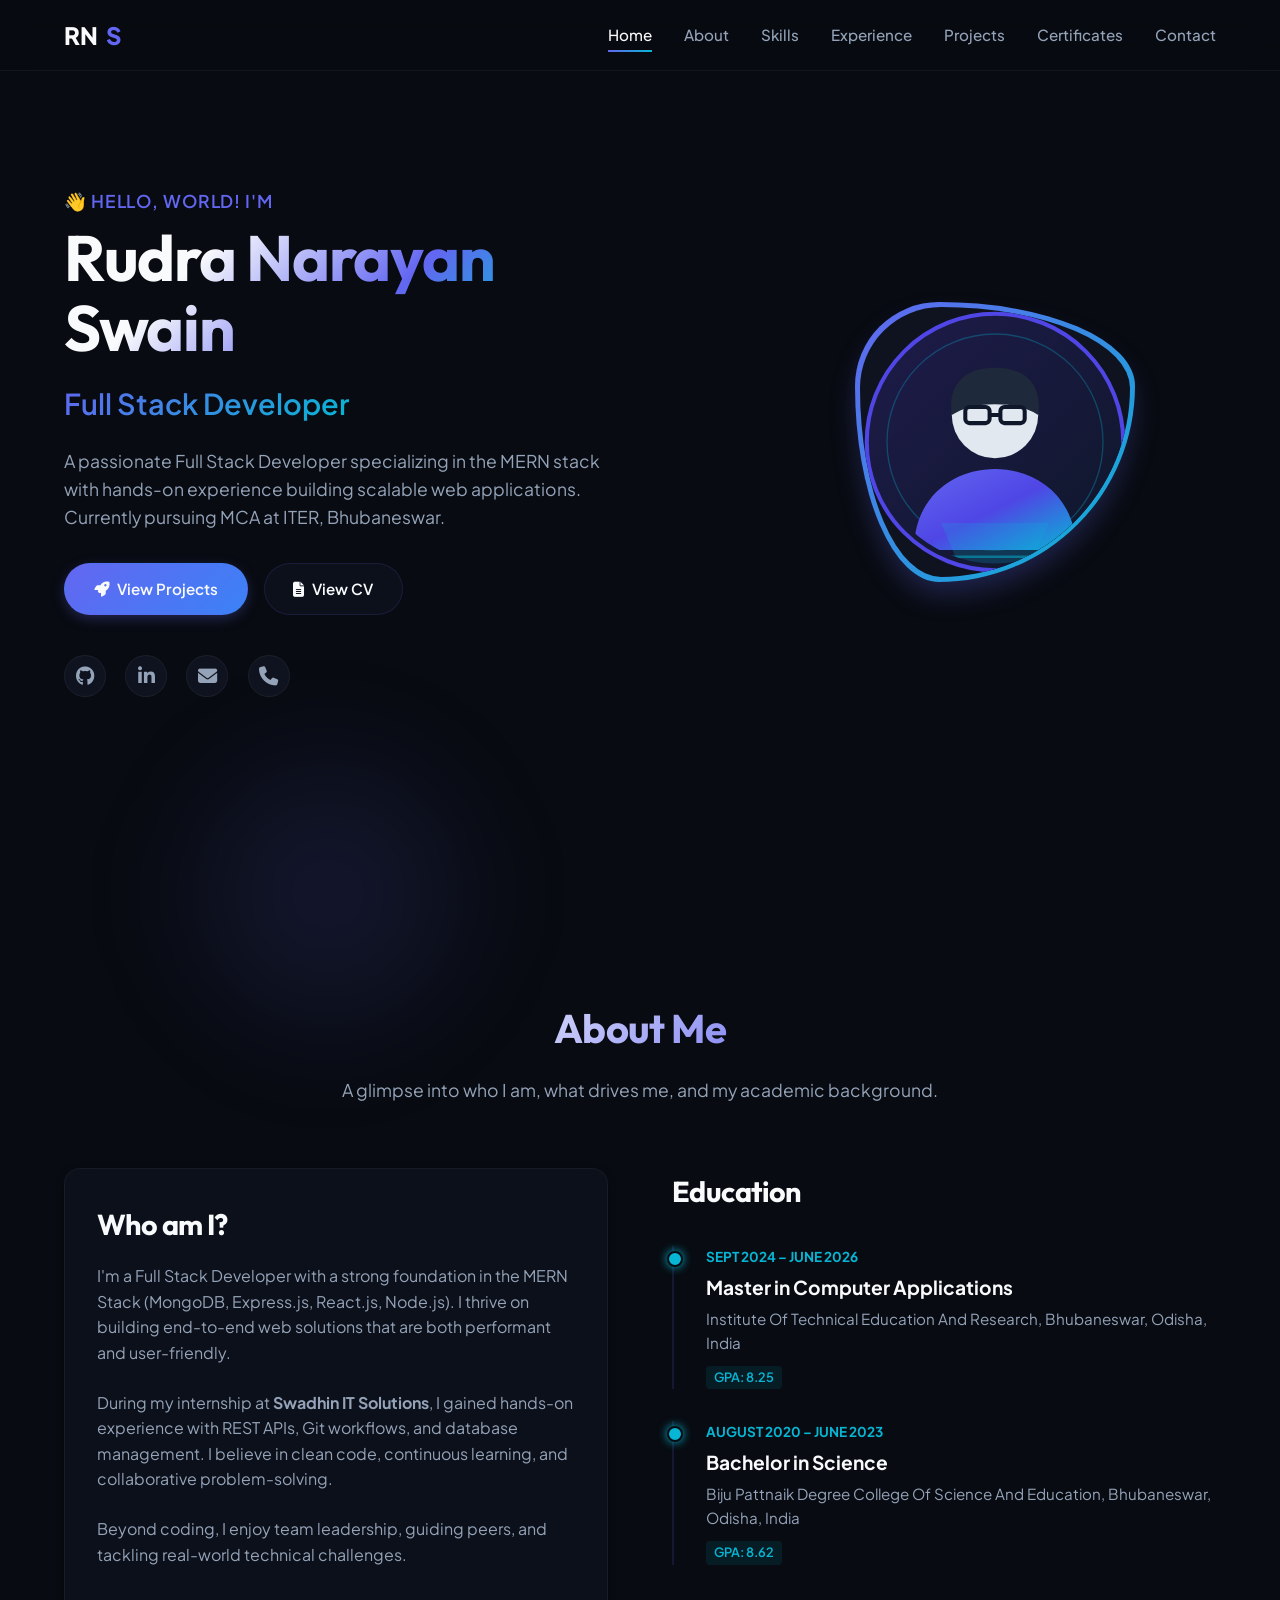
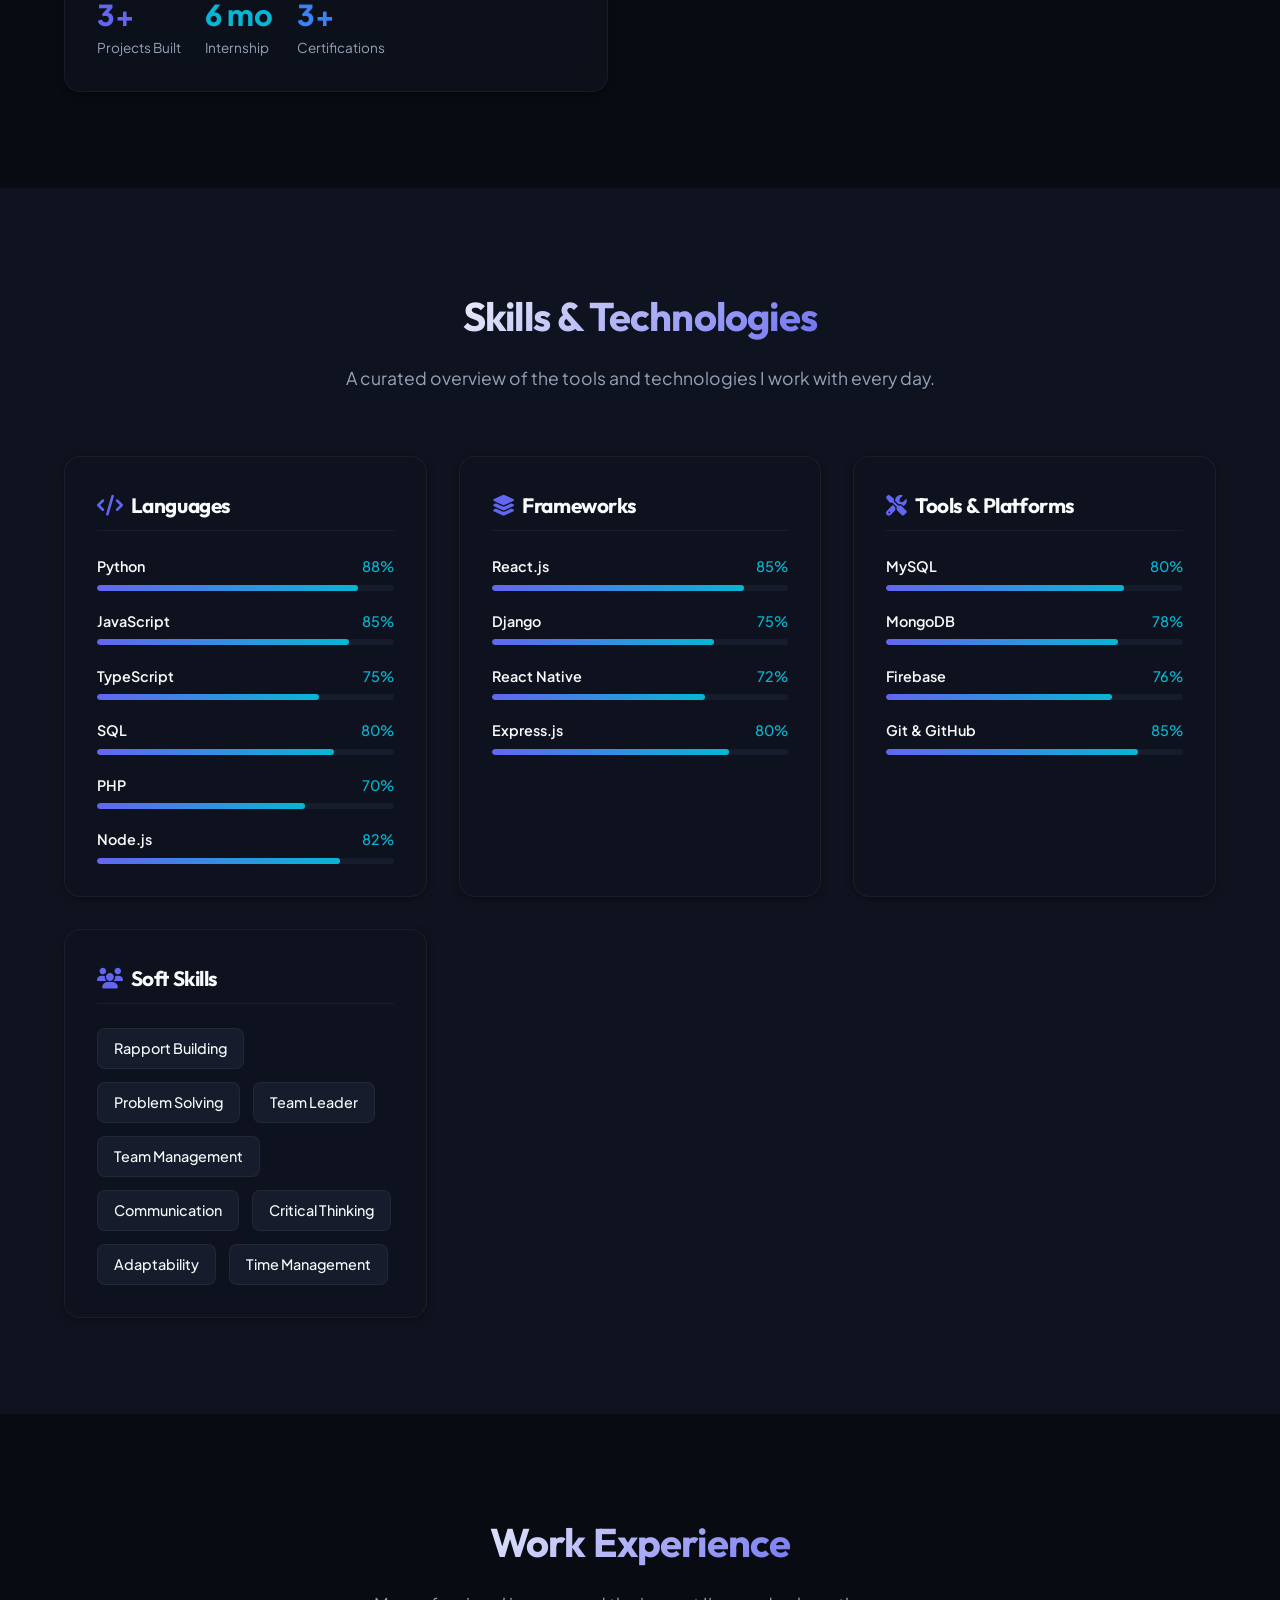
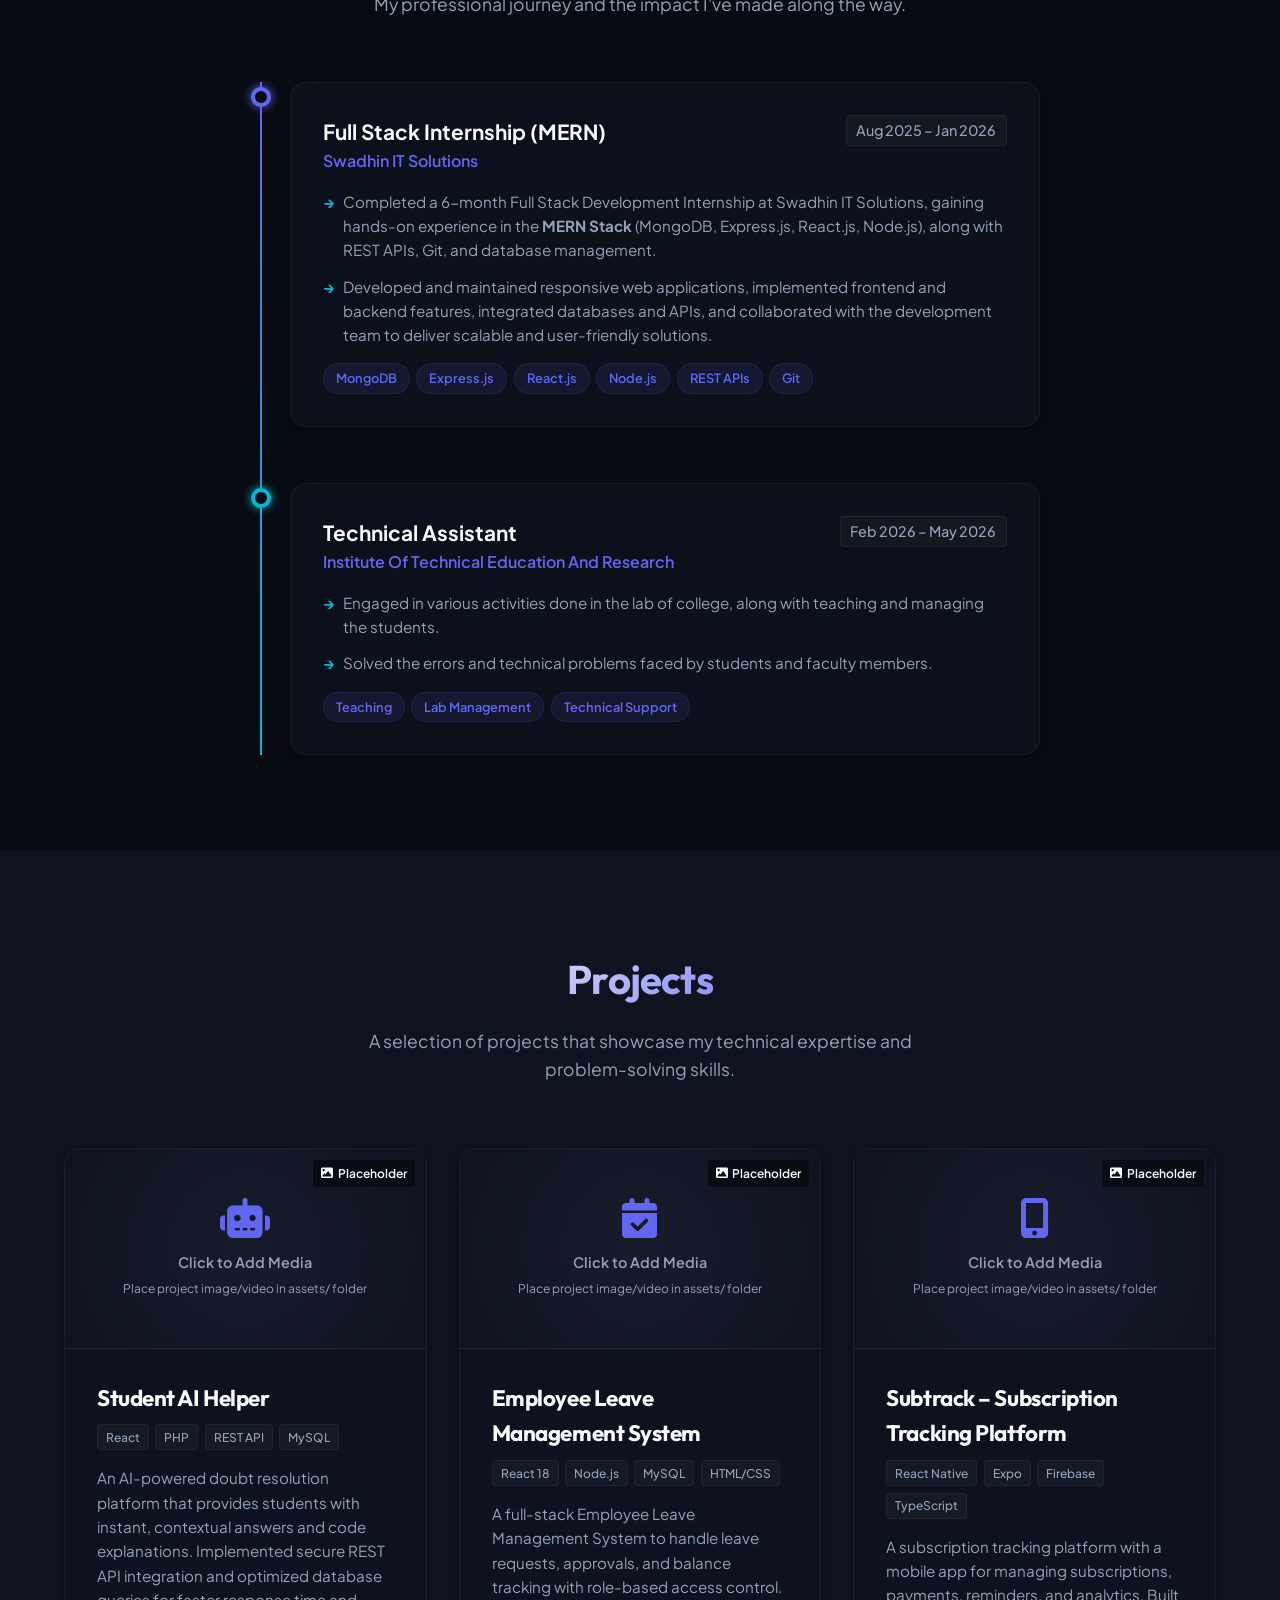
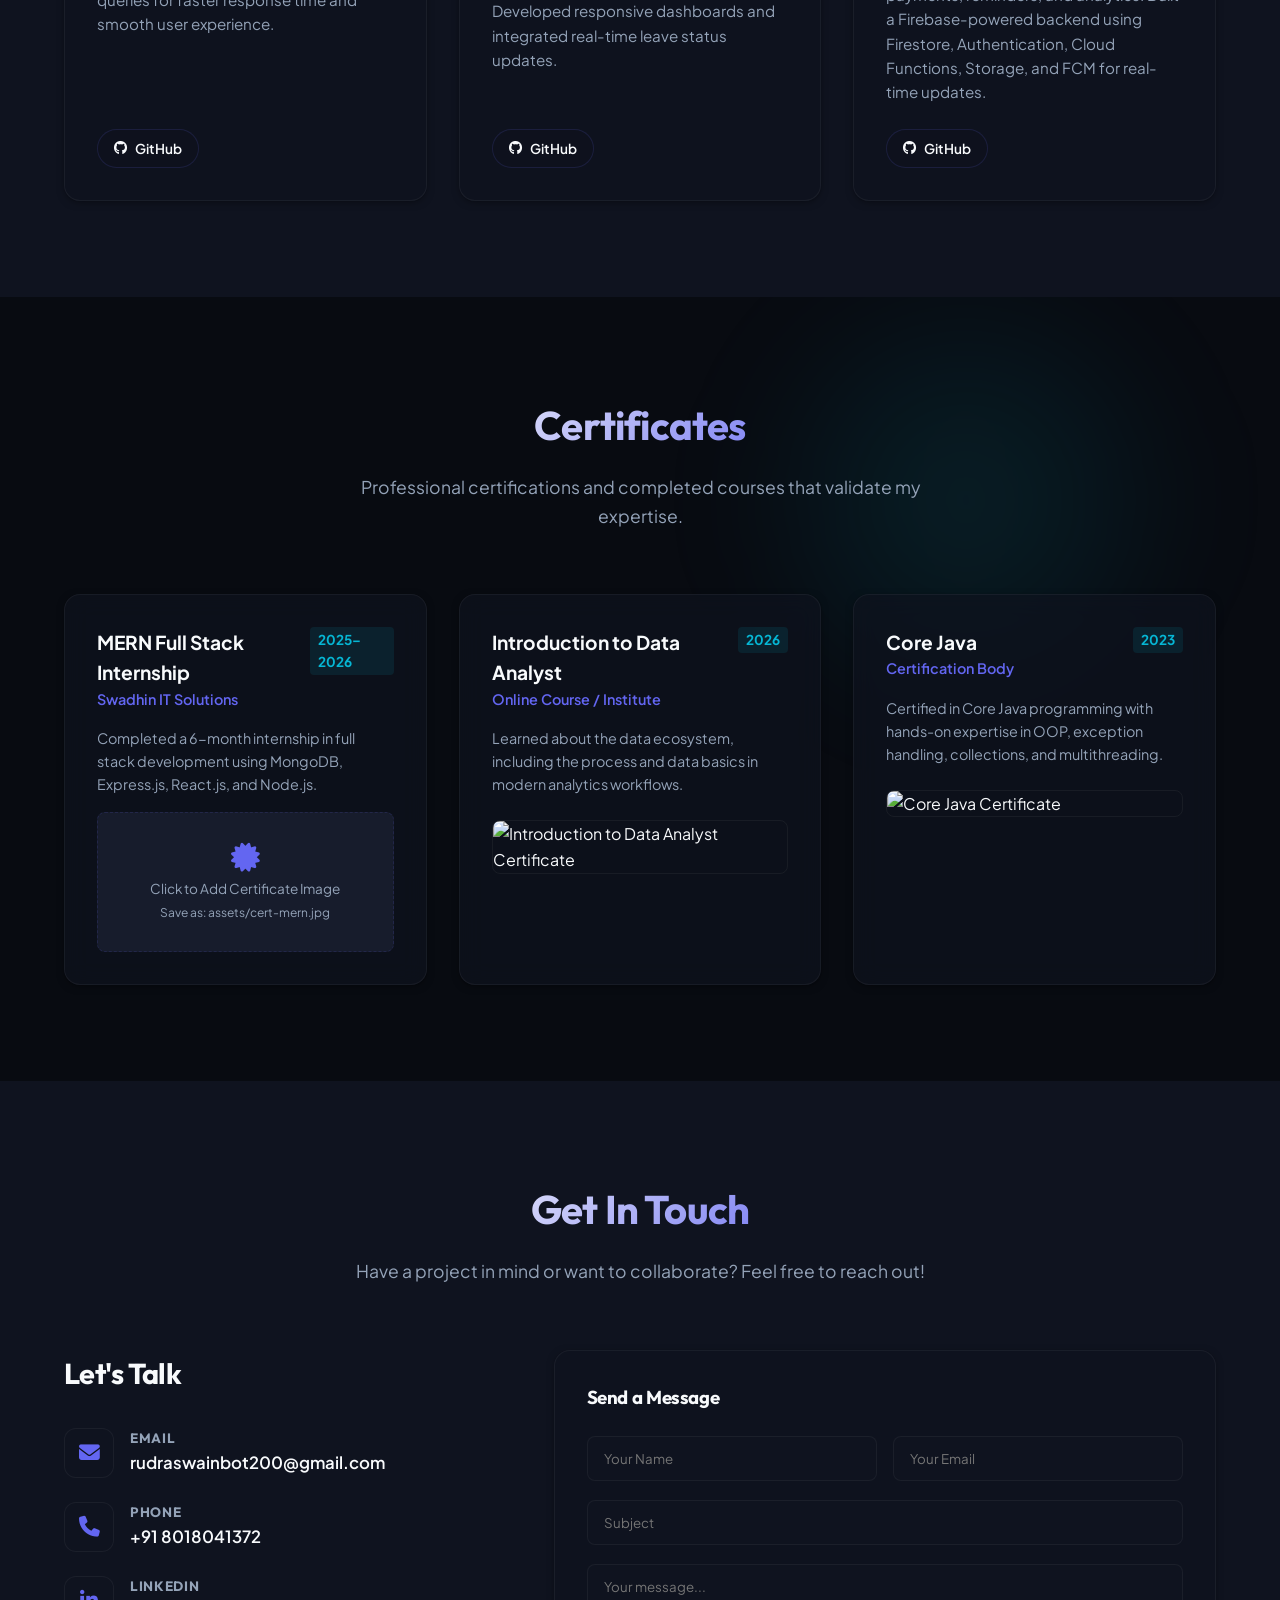
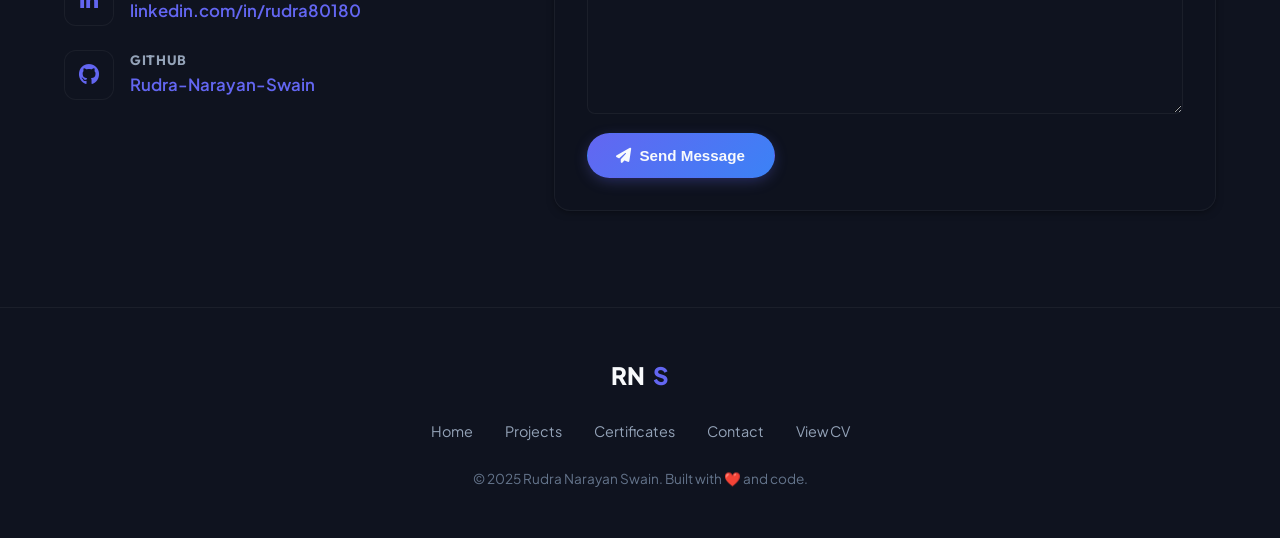
==== commit dabae427: "add: profile photo and certificate images" ====
--- a/index.html
+++ b/index.html
@@ -77,8 +77,7 @@
         <div class="hero-visual">
           <div class="hero-avatar-wrapper">
             <div class="hero-avatar">
-              <!-- Replace 'assets/profile.jpg' with your actual photo file -->
-              <img src="assets/profile.jpg" alt="Rudra Narayan Swain" onerror="this.src='assets/profile-placeholder.svg'" />
+              <img src="assets/rudra photo.jpeg" alt="Rudra Narayan Swain" onerror="this.src='assets/profile-placeholder.svg'" />
             </div>
           </div>
         </div>
@@ -533,15 +532,12 @@
             <span class="cert-year">2026</span>
           </div>
           <p class="cert-desc">Learned about the data ecosystem, including the process and data basics in modern analytics workflows.</p>
-          <!-- 
-            ===== CERTIFICATE IMAGE PLACEHOLDER =====
-            Save certificate image as: assets/cert-data-analyst.jpg
-          -->
-          <div class="cert-preview-placeholder" onclick="openCertPlaceholder('Data Analyst Certificate')" title="Add your certificate image">
-            <i class="fas fa-chart-bar"></i>
-            <span>Click to Add Certificate Image</span>
-            <span style="font-size:0.75rem; margin-top: 0.2rem;">Save as: assets/cert-data-analyst.jpg</span>
-          </div>
+          <img
+            src="assets/power bi.png"
+            alt="Introduction to Data Analyst Certificate"
+            style="width:100%; border-radius:8px; cursor:pointer; border:1px solid var(--glass-border); margin-top:0.5rem;"
+            onclick="openImageModal('assets/power bi.png', 'Introduction to Data Analyst Certificate')"
+          />
         </div>
 
         <!-- Certificate 3 -->
@@ -554,15 +550,12 @@
             <span class="cert-year">2023</span>
           </div>
           <p class="cert-desc">Certified in Core Java programming with hands-on expertise in OOP, exception handling, collections, and multithreading.</p>
-          <!-- 
-            ===== CERTIFICATE IMAGE PLACEHOLDER =====
-            Save certificate image as: assets/cert-java.jpg
-          -->
-          <div class="cert-preview-placeholder" onclick="openCertPlaceholder('Core Java Certificate')" title="Add your certificate image">
-            <i class="fab fa-java"></i>
-            <span>Click to Add Certificate Image</span>
-            <span style="font-size:0.75rem; margin-top: 0.2rem;">Save as: assets/cert-java.jpg</span>
-          </div>
+          <img
+            src="assets/jav ocac.jpeg"
+            alt="Core Java Certificate"
+            style="width:100%; border-radius:8px; cursor:pointer; border:1px solid var(--glass-border); margin-top:0.5rem;"
+            onclick="openImageModal('assets/jav ocac.jpeg', 'Core Java Certificate')"
+          />
         </div>
 
       </div>
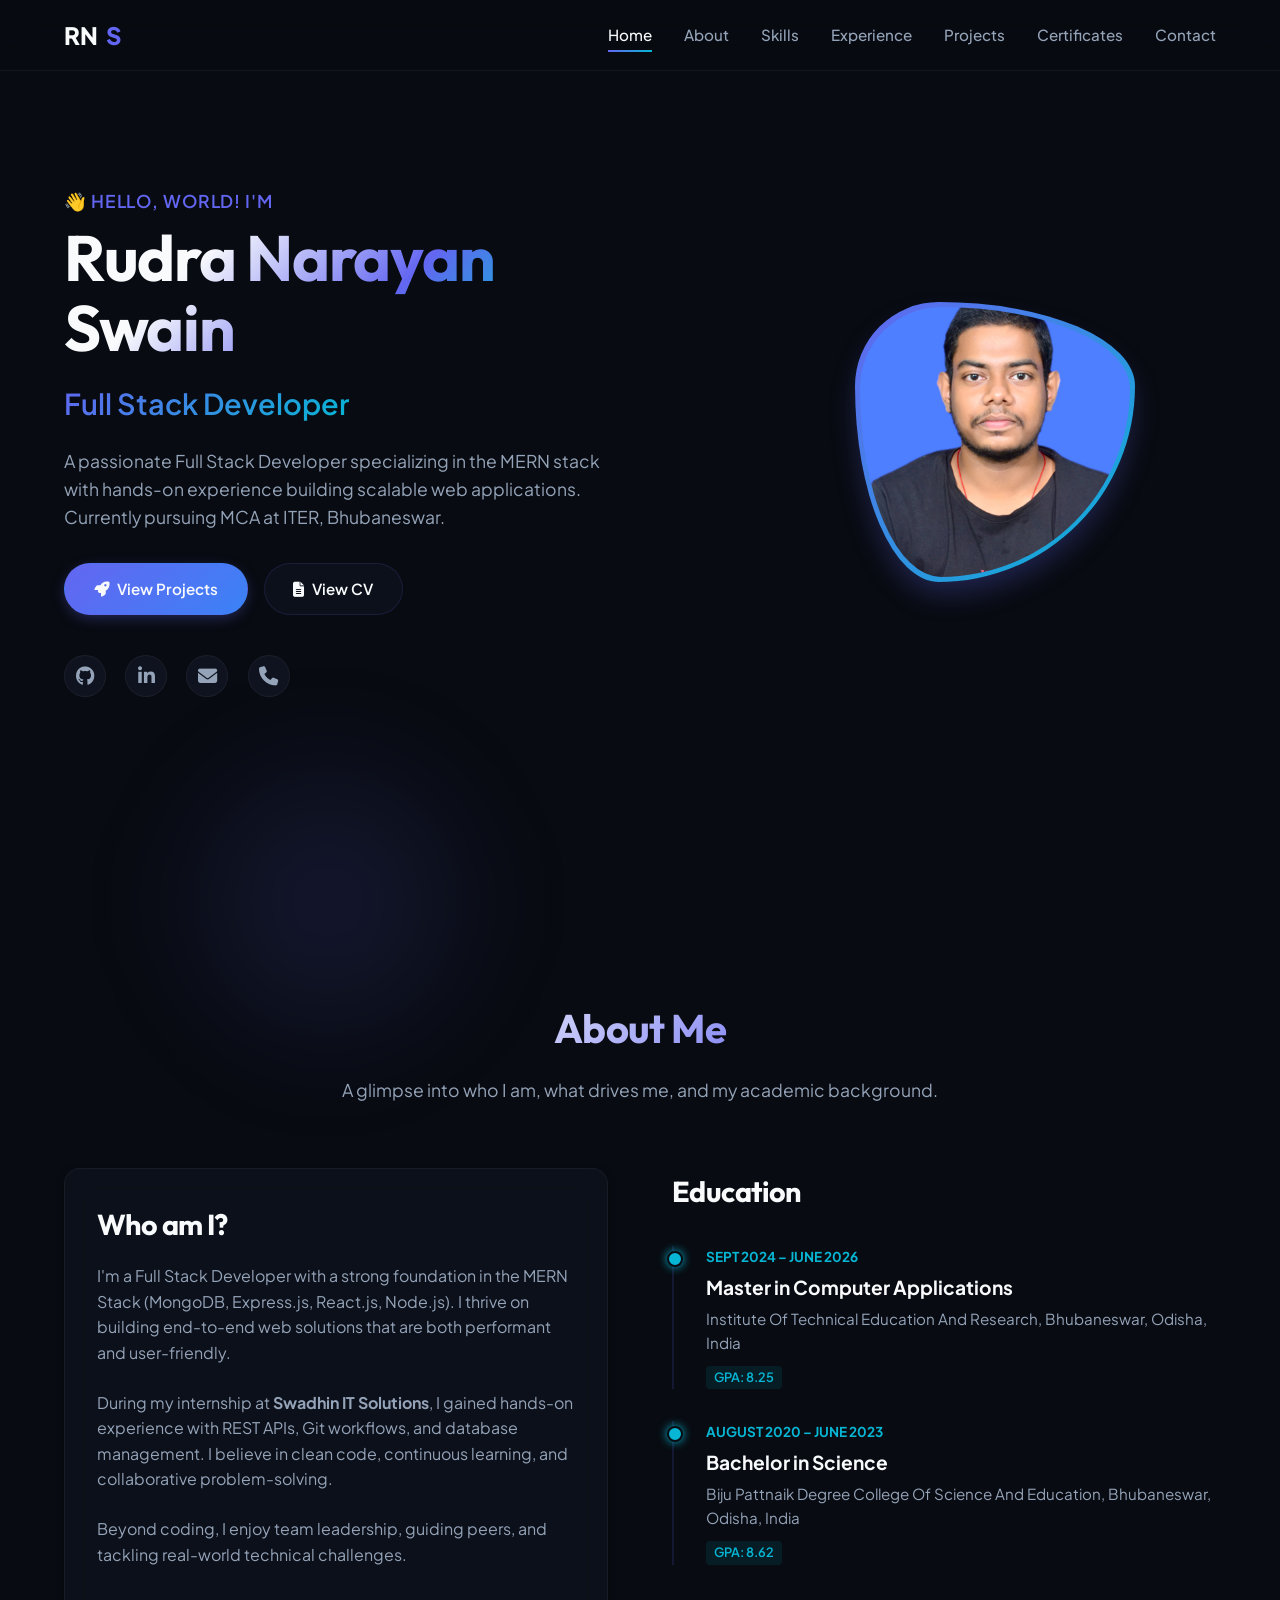
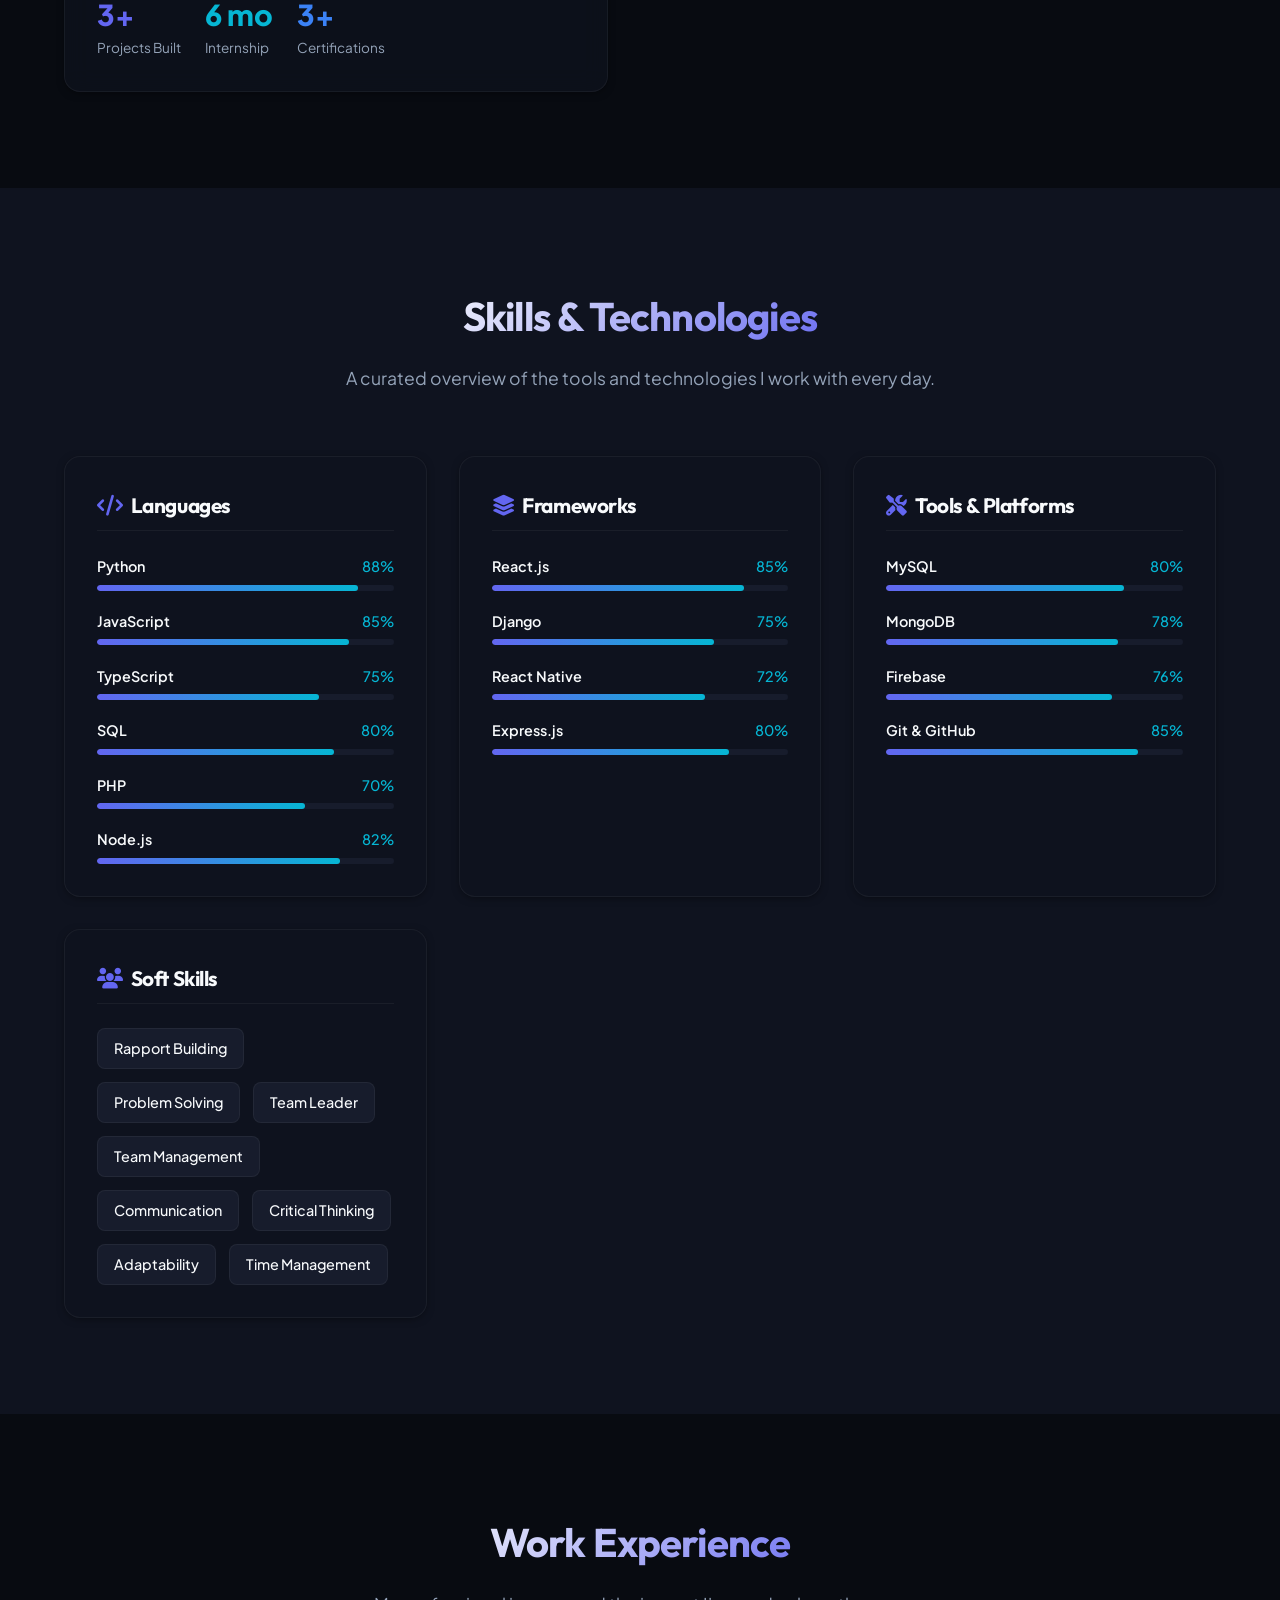
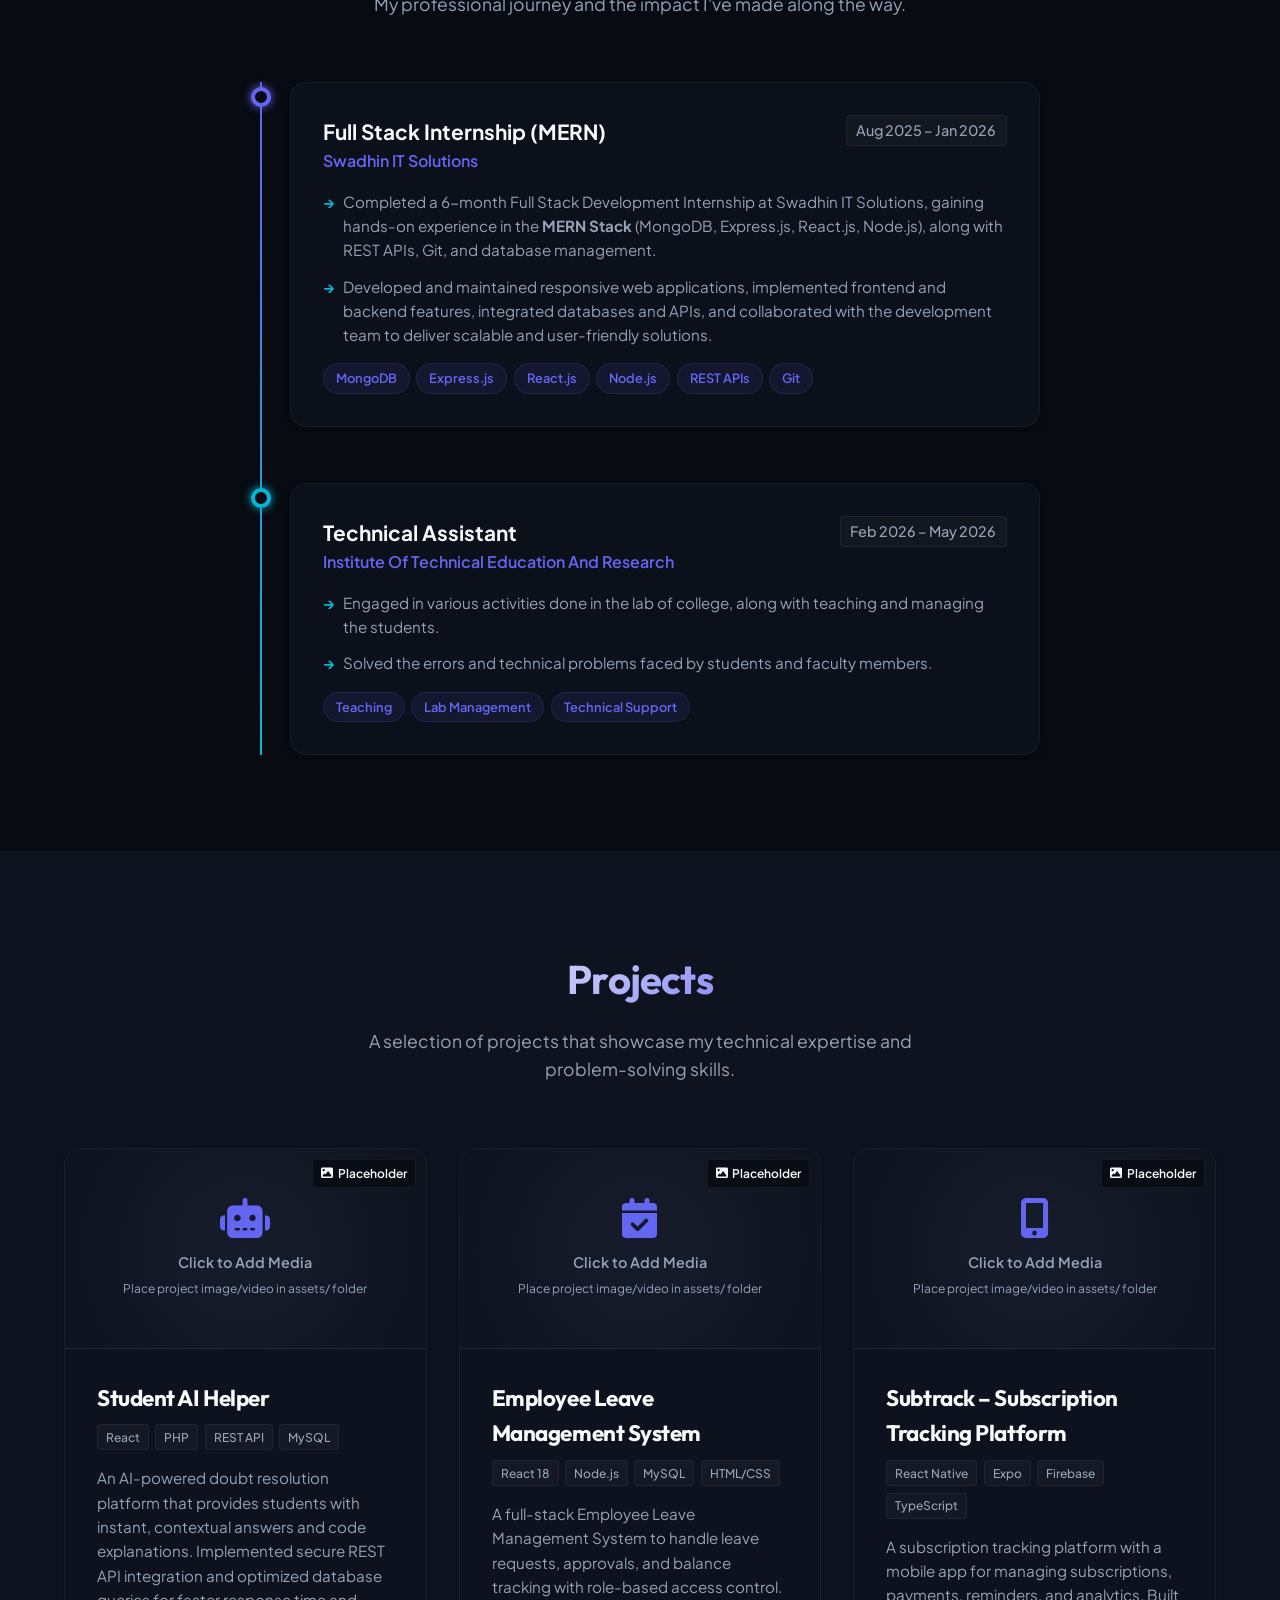
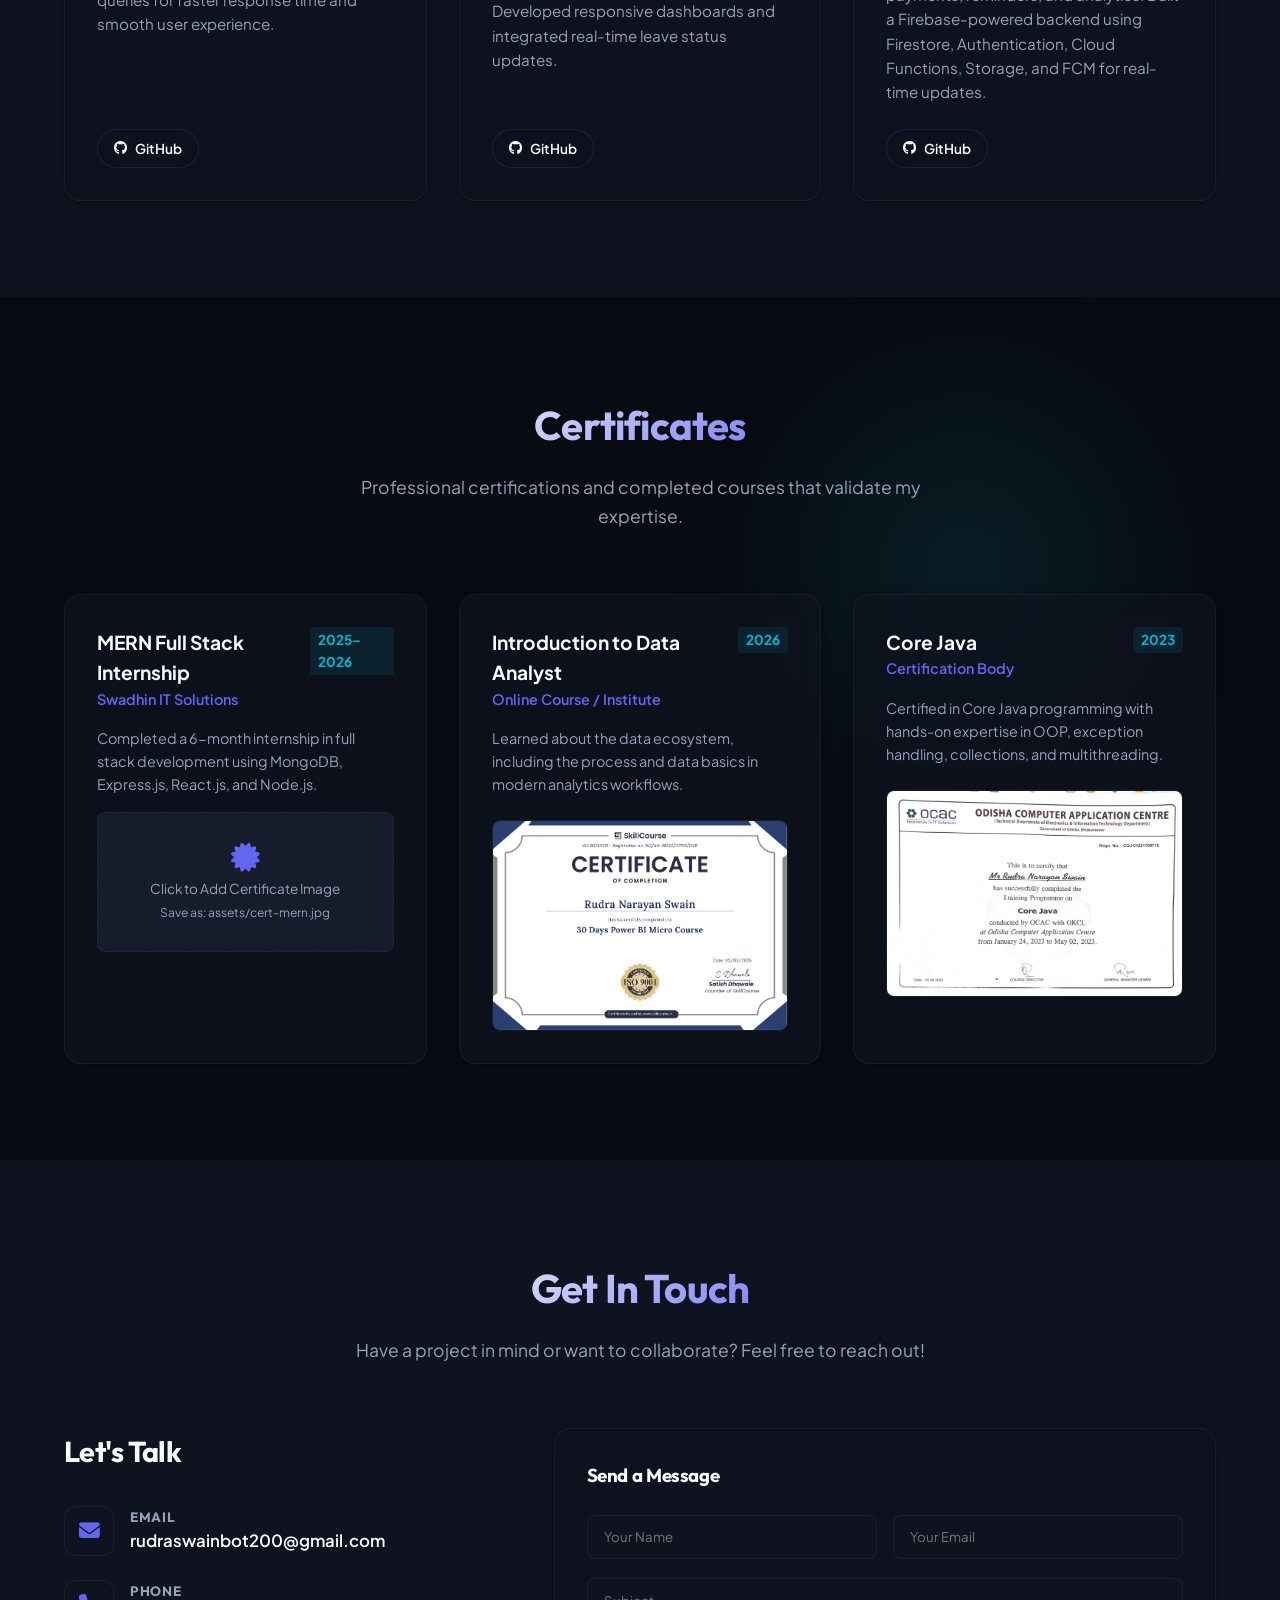
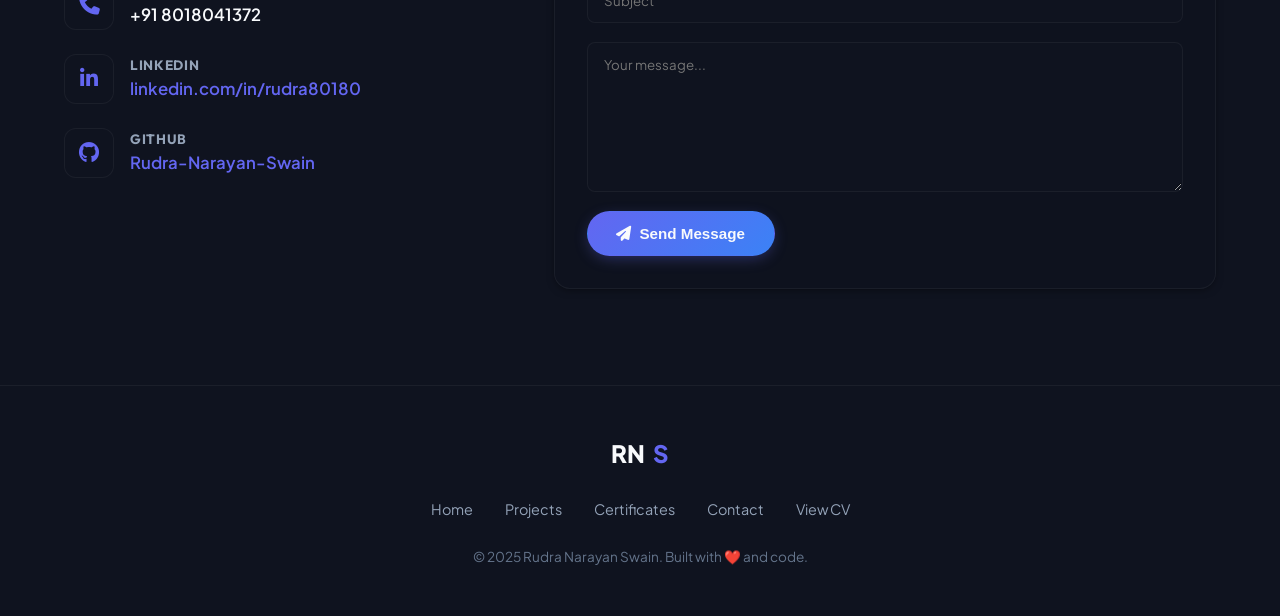
==== commit f838d98b: "add: actual profile photo and certificate images" ====
--- a/index.html
+++ b/index.html
@@ -77,7 +77,7 @@
         <div class="hero-visual">
           <div class="hero-avatar-wrapper">
             <div class="hero-avatar">
-              <img src="assets/rudra photo.jpeg" alt="Rudra Narayan Swain" onerror="this.src='assets/profile-placeholder.svg'" />
+              <img src="assets/rudra photo.jpg" alt="Rudra Narayan Swain" onerror="this.src='assets/profile-placeholder.svg'" />
             </div>
           </div>
         </div>
@@ -533,10 +533,10 @@
           </div>
           <p class="cert-desc">Learned about the data ecosystem, including the process and data basics in modern analytics workflows.</p>
           <img
-            src="assets/power bi.png"
+            src="assets/powerbi.png"
             alt="Introduction to Data Analyst Certificate"
             style="width:100%; border-radius:8px; cursor:pointer; border:1px solid var(--glass-border); margin-top:0.5rem;"
-            onclick="openImageModal('assets/power bi.png', 'Introduction to Data Analyst Certificate')"
+            onclick="openImageModal('assets/powerbi.png', 'Introduction to Data Analyst Certificate')"
           />
         </div>
 
@@ -551,10 +551,10 @@
           </div>
           <p class="cert-desc">Certified in Core Java programming with hands-on expertise in OOP, exception handling, collections, and multithreading.</p>
           <img
-            src="assets/jav ocac.jpeg"
+            src="assets/java ocac.jpeg"
             alt="Core Java Certificate"
             style="width:100%; border-radius:8px; cursor:pointer; border:1px solid var(--glass-border); margin-top:0.5rem;"
-            onclick="openImageModal('assets/jav ocac.jpeg', 'Core Java Certificate')"
+            onclick="openImageModal('assets/java ocac.jpeg', 'Core Java Certificate')"
           />
         </div>
 
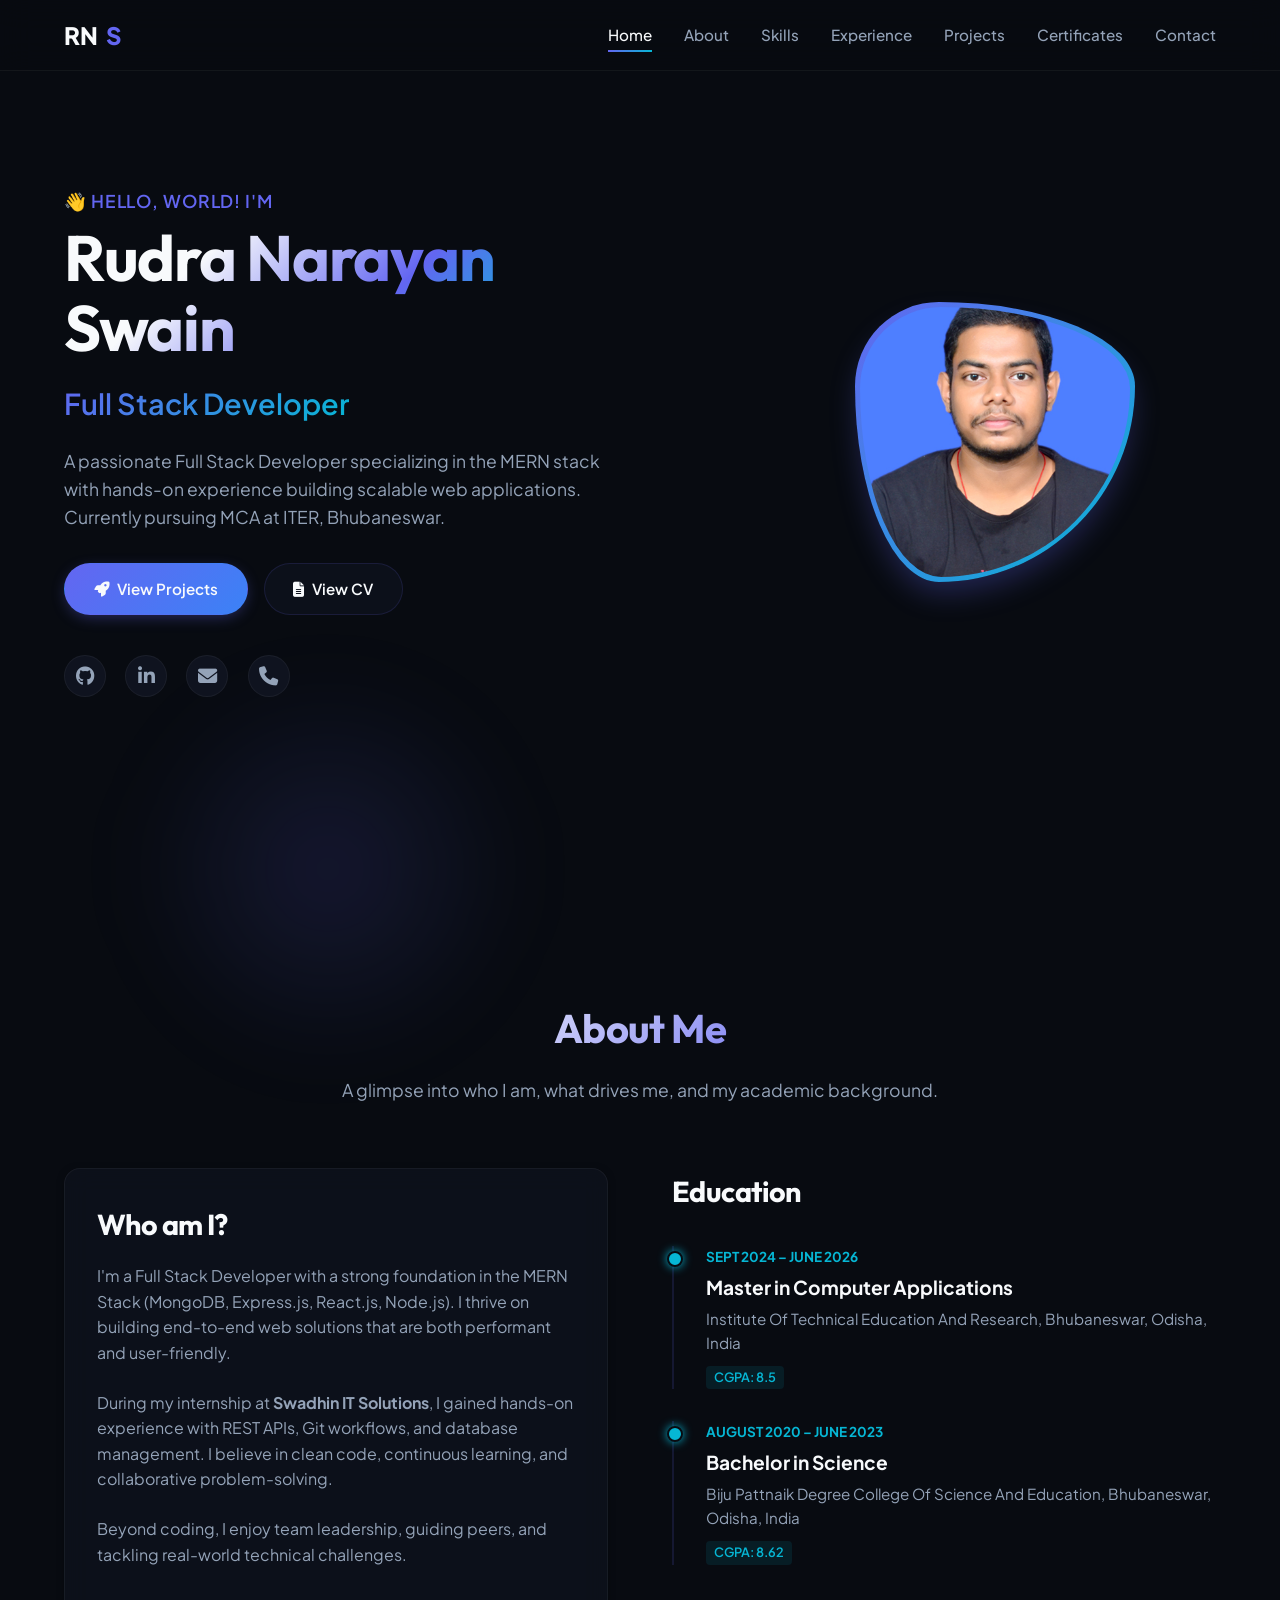
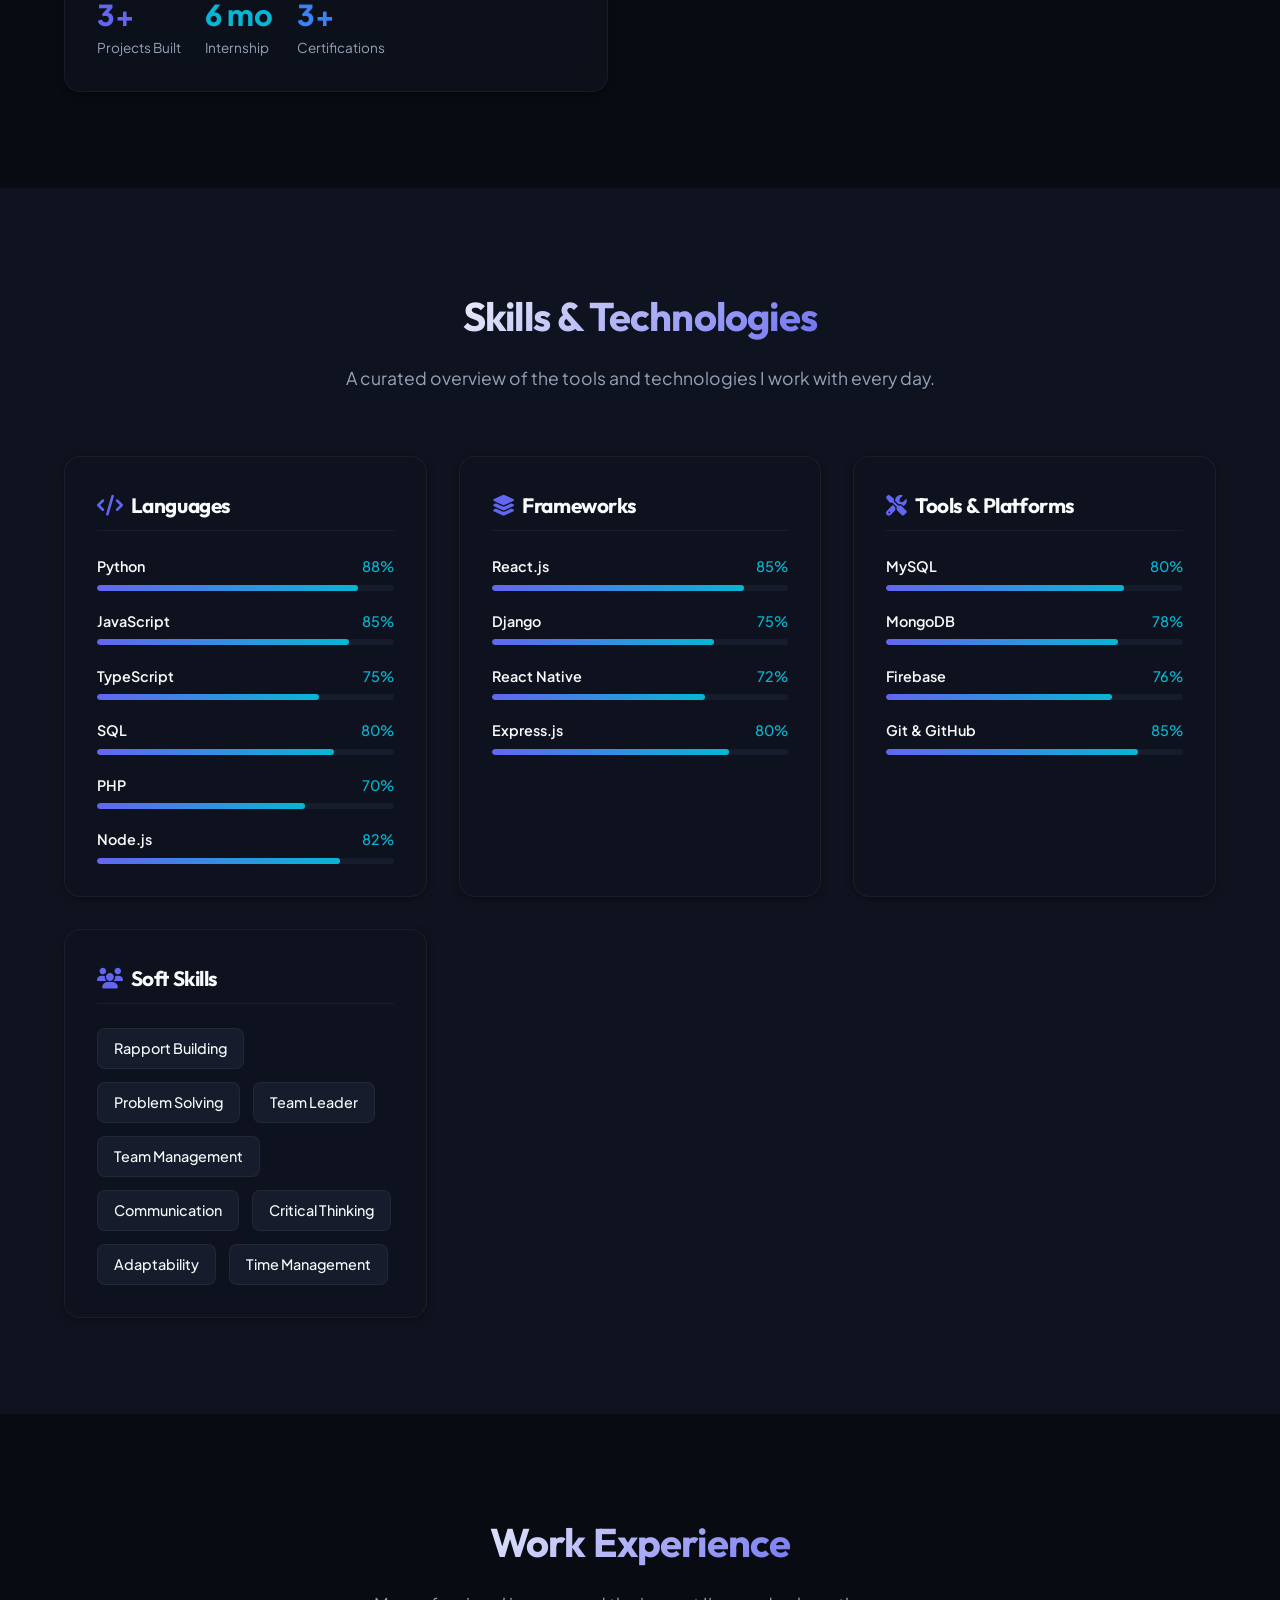
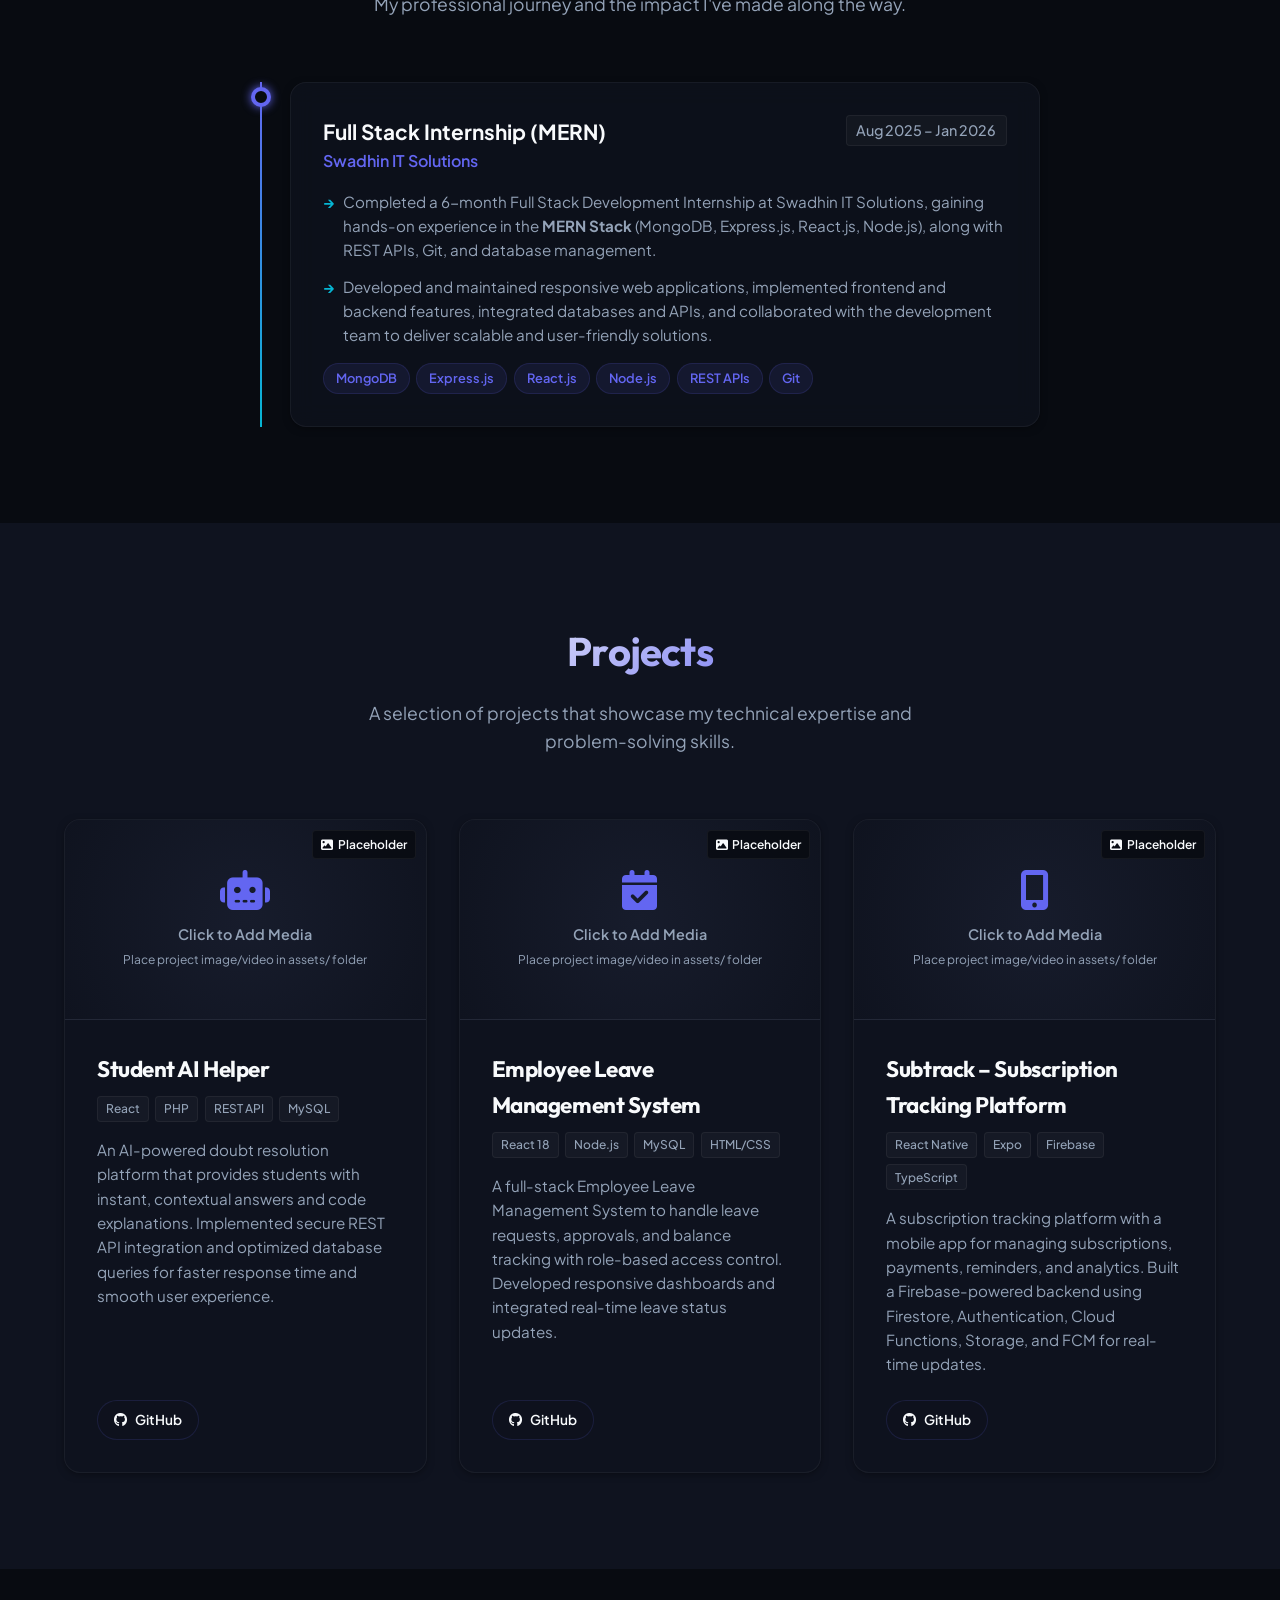
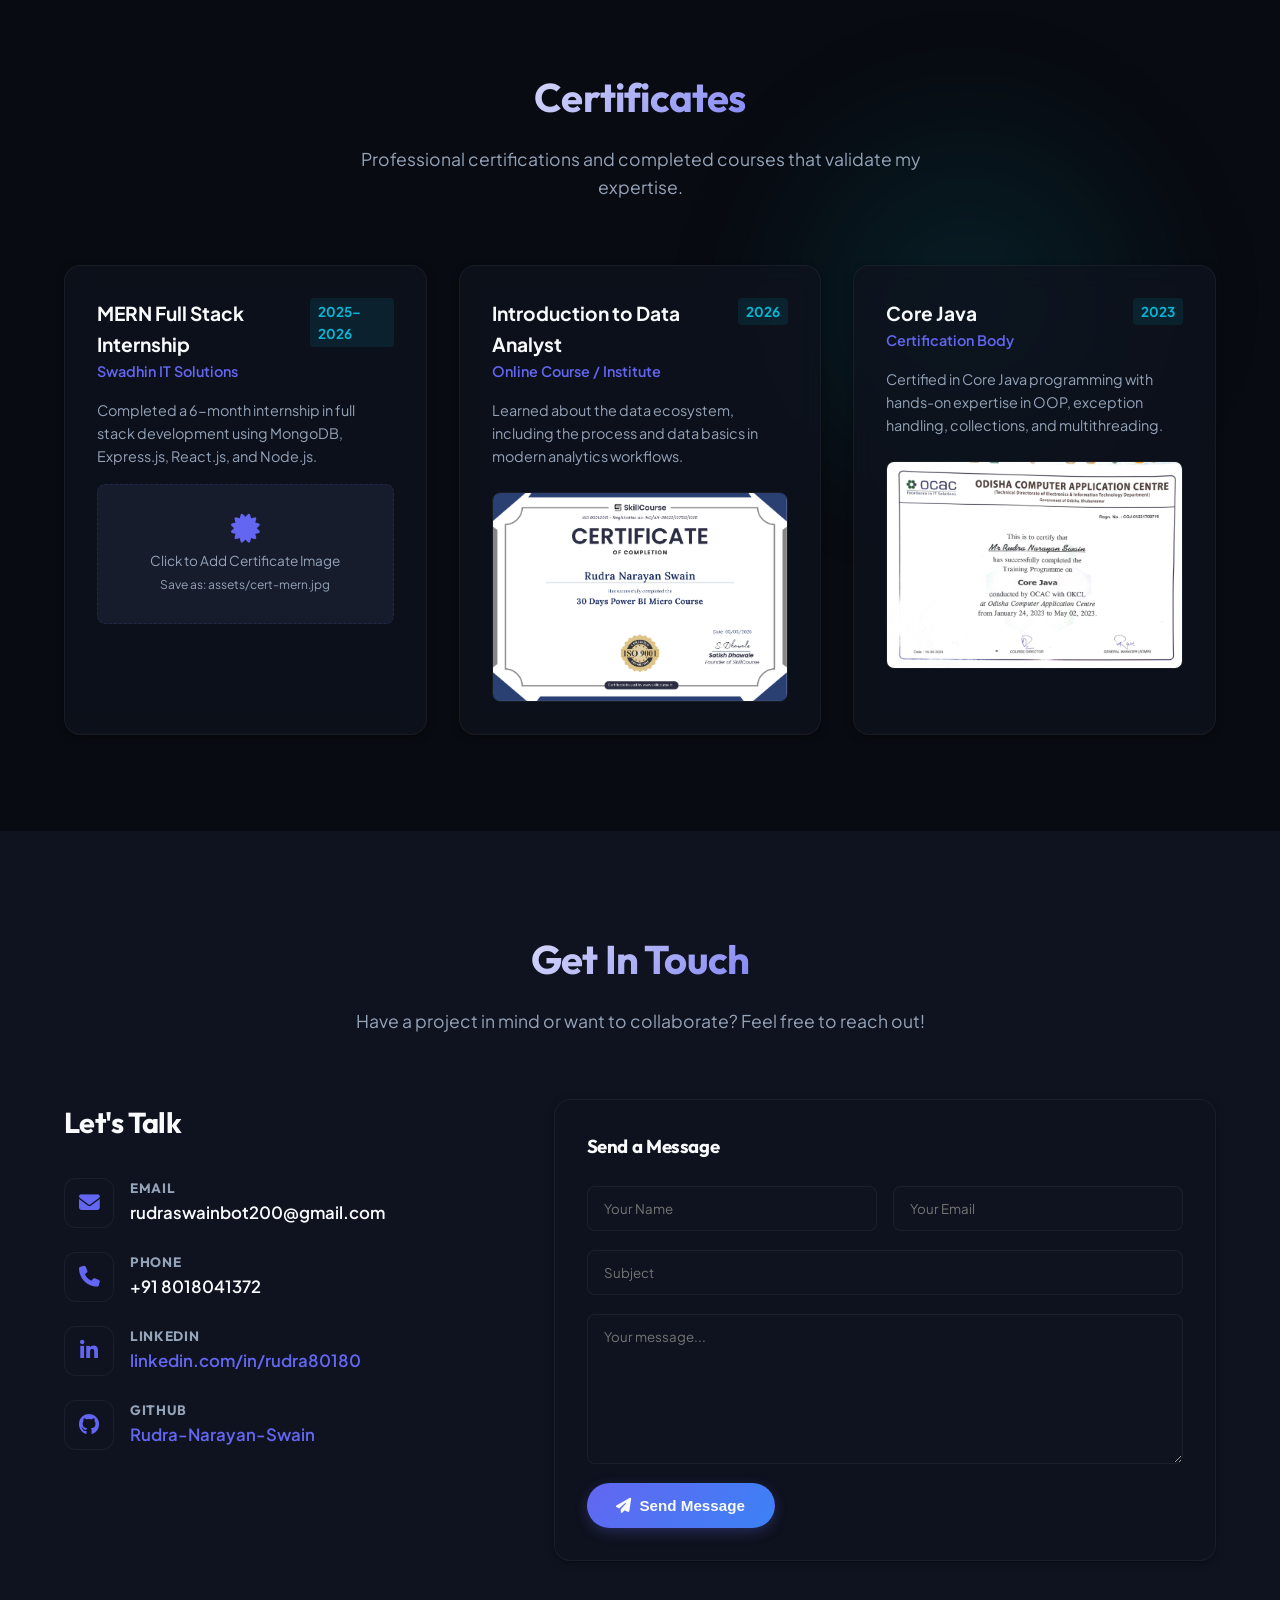
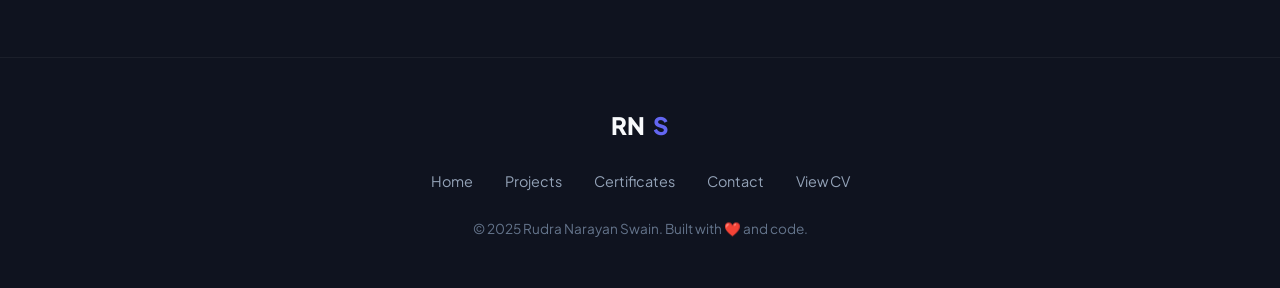
==== commit ca157e11: "feat: update MCA CGPA to 8.5, remove teaching assistant from experience, and update CV" ====
--- a/index.html
+++ b/index.html
@@ -126,13 +126,13 @@
               <div class="edu-date">Sept 2024 – June 2026</div>
               <div class="edu-title">Master in Computer Applications</div>
               <div class="edu-inst">Institute Of Technical Education And Research, Bhubaneswar, Odisha, India</div>
-              <span class="edu-gpa">GPA: 8.25</span>
+              <span class="edu-gpa">CGPA: 8.5</span>
             </div>
             <div class="edu-card">
               <div class="edu-date">August 2020 – June 2023</div>
               <div class="edu-title">Bachelor in Science</div>
               <div class="edu-inst">Biju Pattnaik Degree College Of Science And Education, Bhubaneswar, Odisha, India</div>
-              <span class="edu-gpa">GPA: 8.62</span>
+              <span class="edu-gpa">CGPA: 8.62</span>
             </div>
           </div>
         </div>
@@ -317,28 +317,6 @@
               <span class="badge">Node.js</span>
               <span class="badge">REST APIs</span>
               <span class="badge">Git</span>
-            </div>
-          </div>
-        </div>
-
-        <div class="exp-item">
-          <div class="exp-dot"></div>
-          <div class="glass-card exp-card">
-            <div class="exp-header">
-              <div>
-                <div class="exp-role">Technical Assistant</div>
-                <div class="exp-company">Institute Of Technical Education And Research</div>
-              </div>
-              <span class="exp-duration">Feb 2026 – May 2026</span>
-            </div>
-            <ul class="exp-bullets">
-              <li>Engaged in various activities done in the lab of college, along with teaching and managing the students.</li>
-              <li>Solved the errors and technical problems faced by students and faculty members.</li>
-            </ul>
-            <div style="display: flex; flex-wrap: wrap; gap: 0.4rem; margin-top: 1rem;">
-              <span class="badge">Teaching</span>
-              <span class="badge">Lab Management</span>
-              <span class="badge">Technical Support</span>
             </div>
           </div>
         </div>
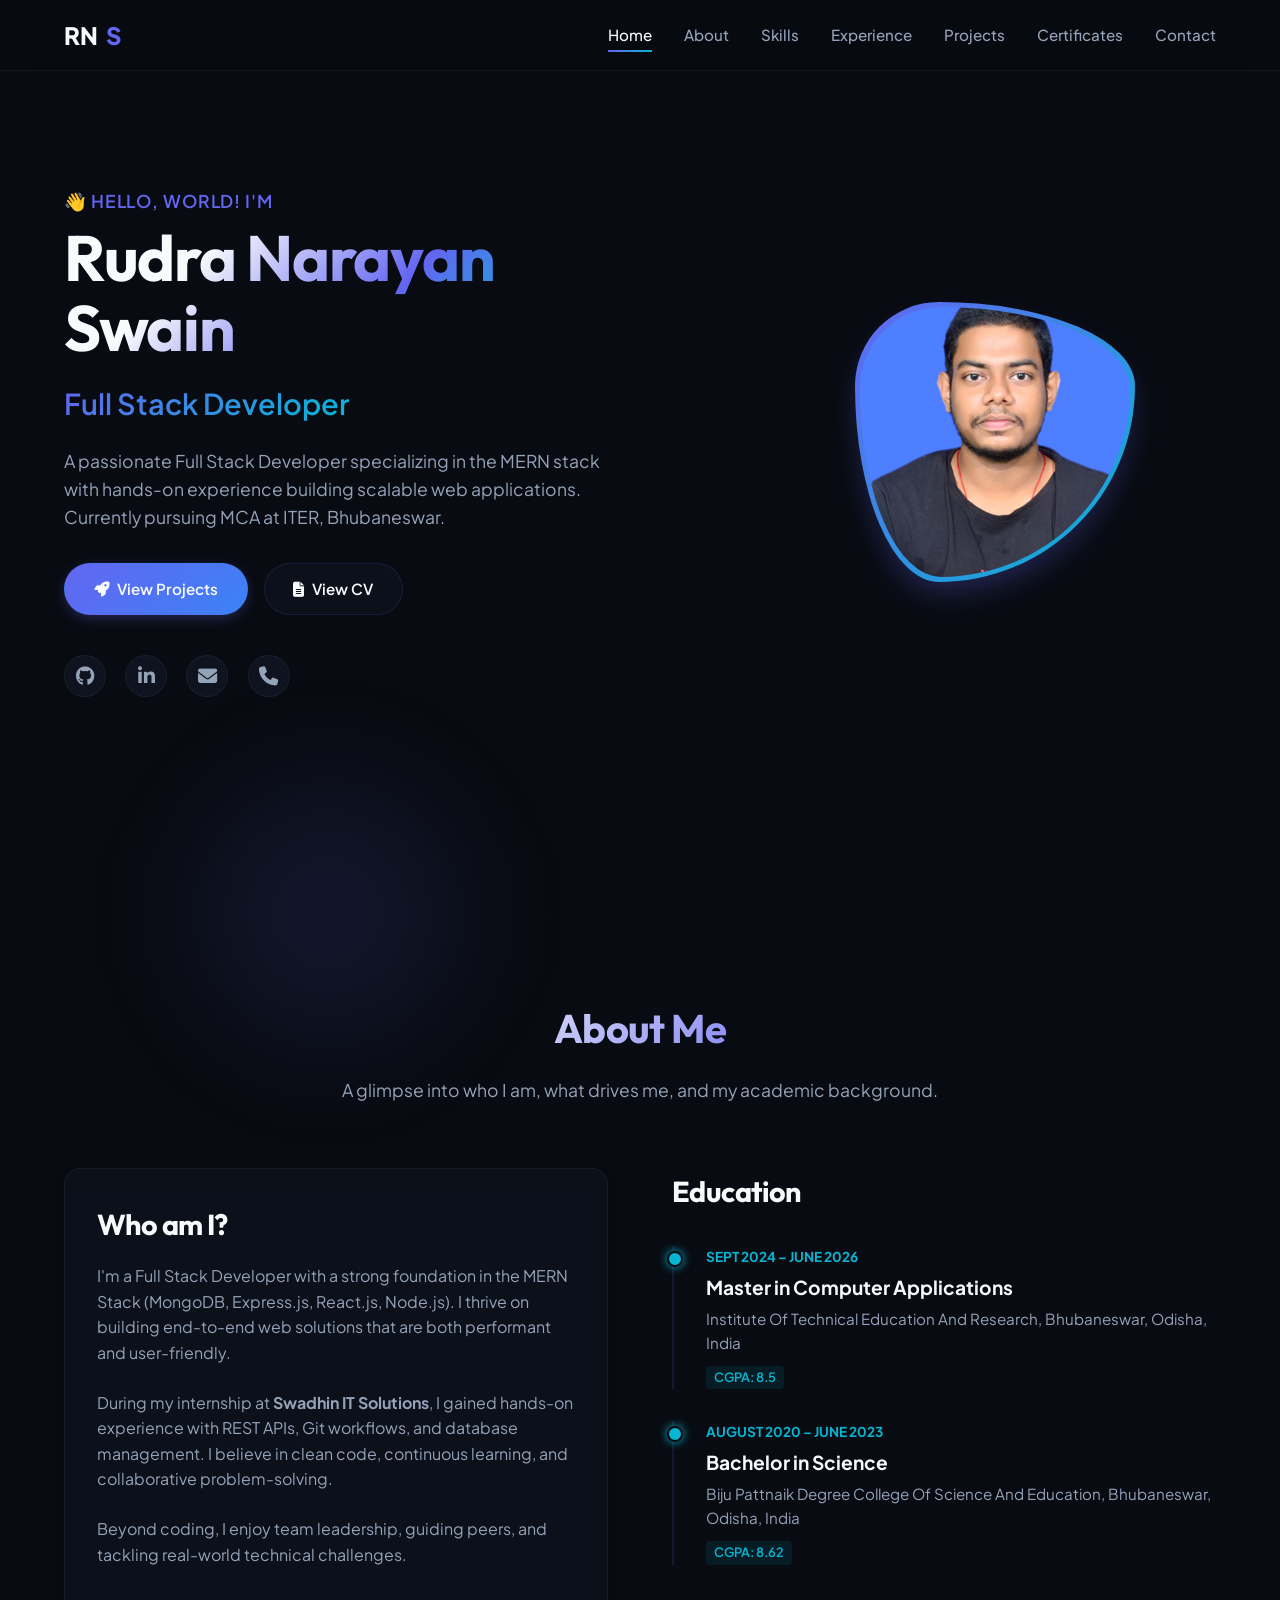
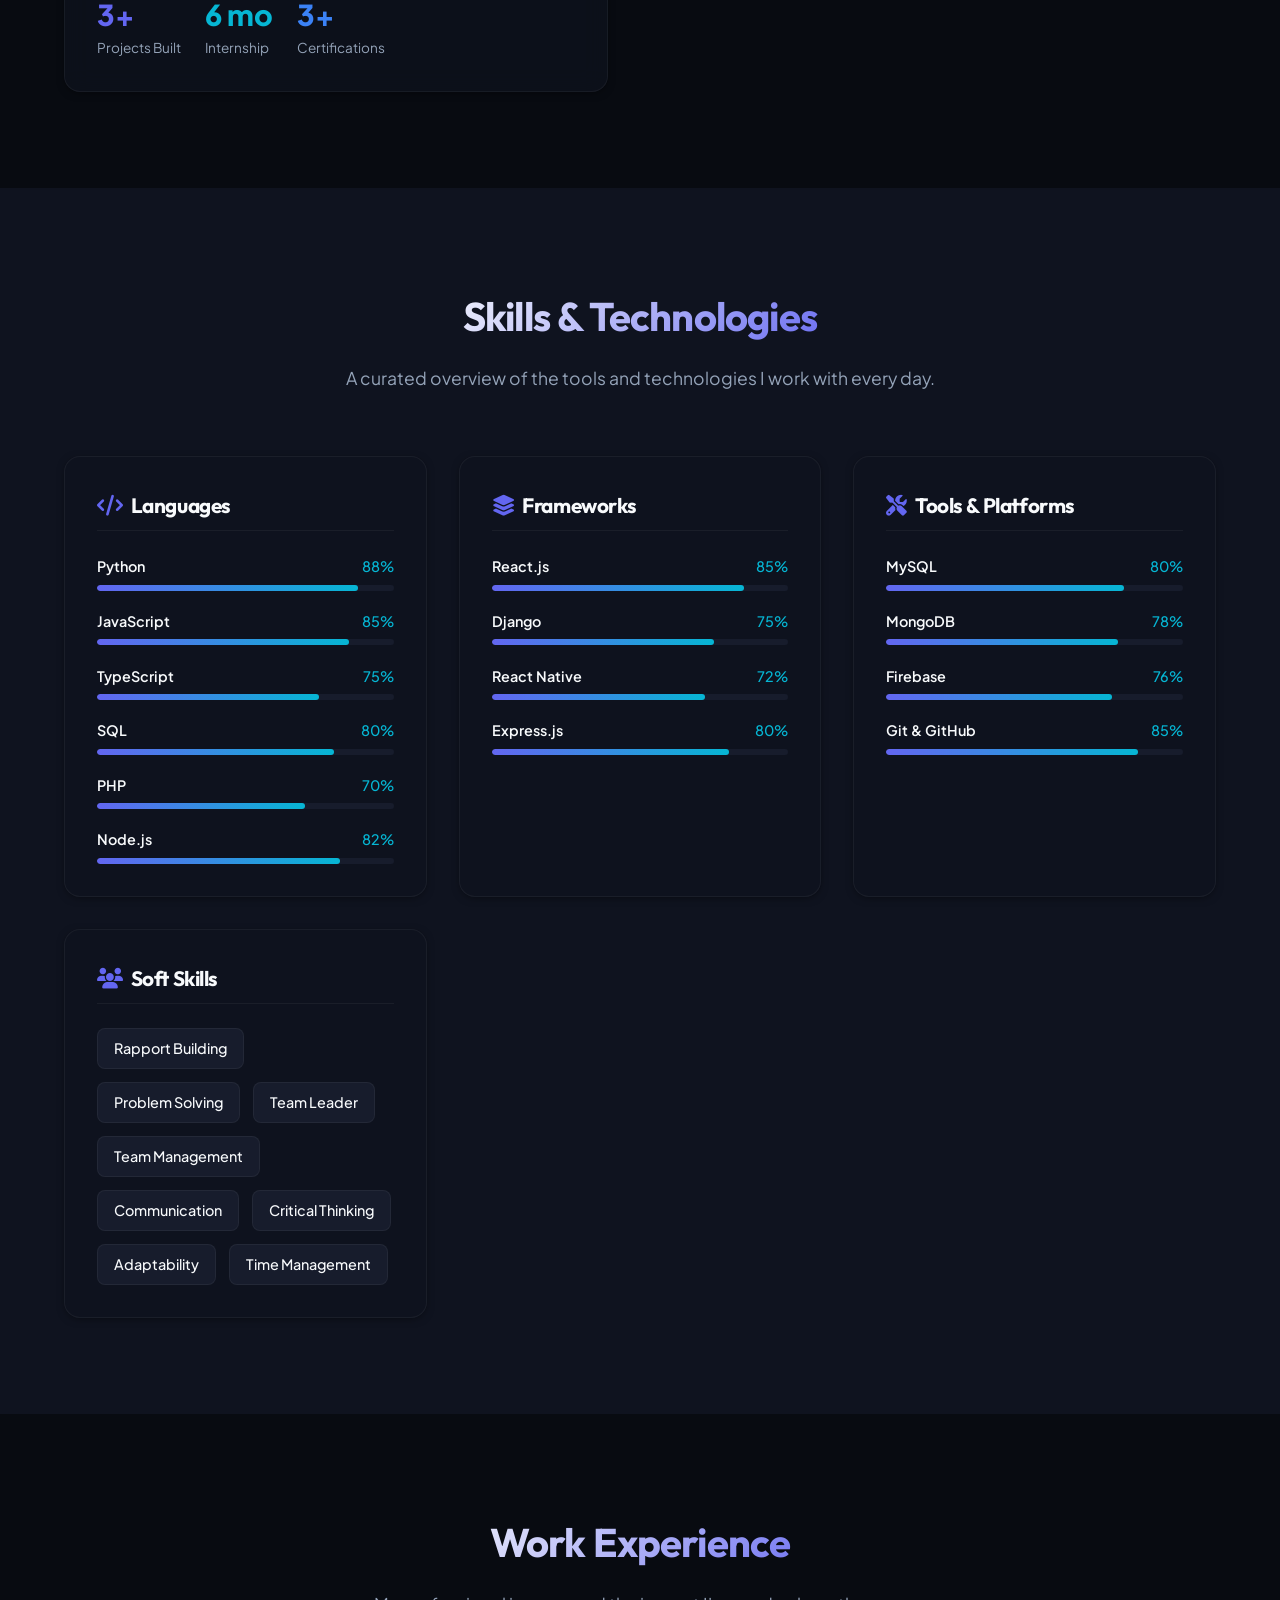
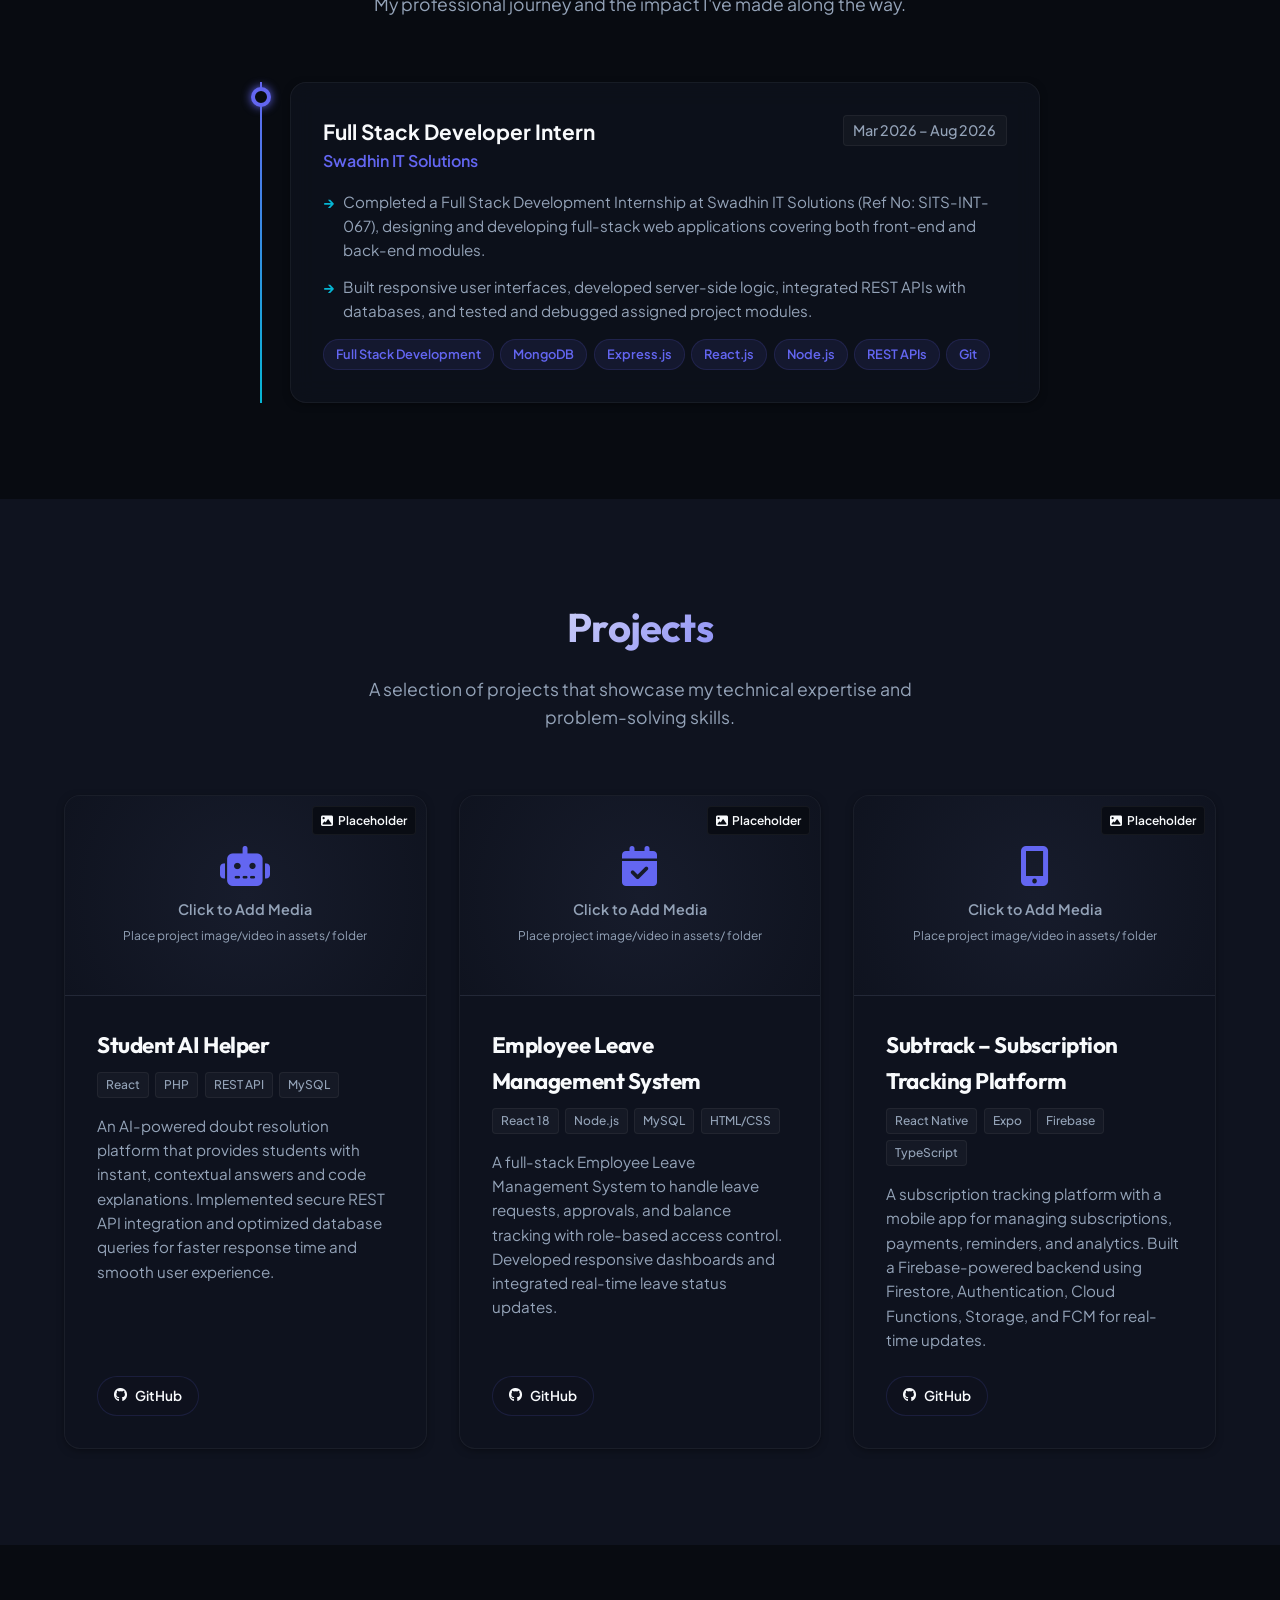
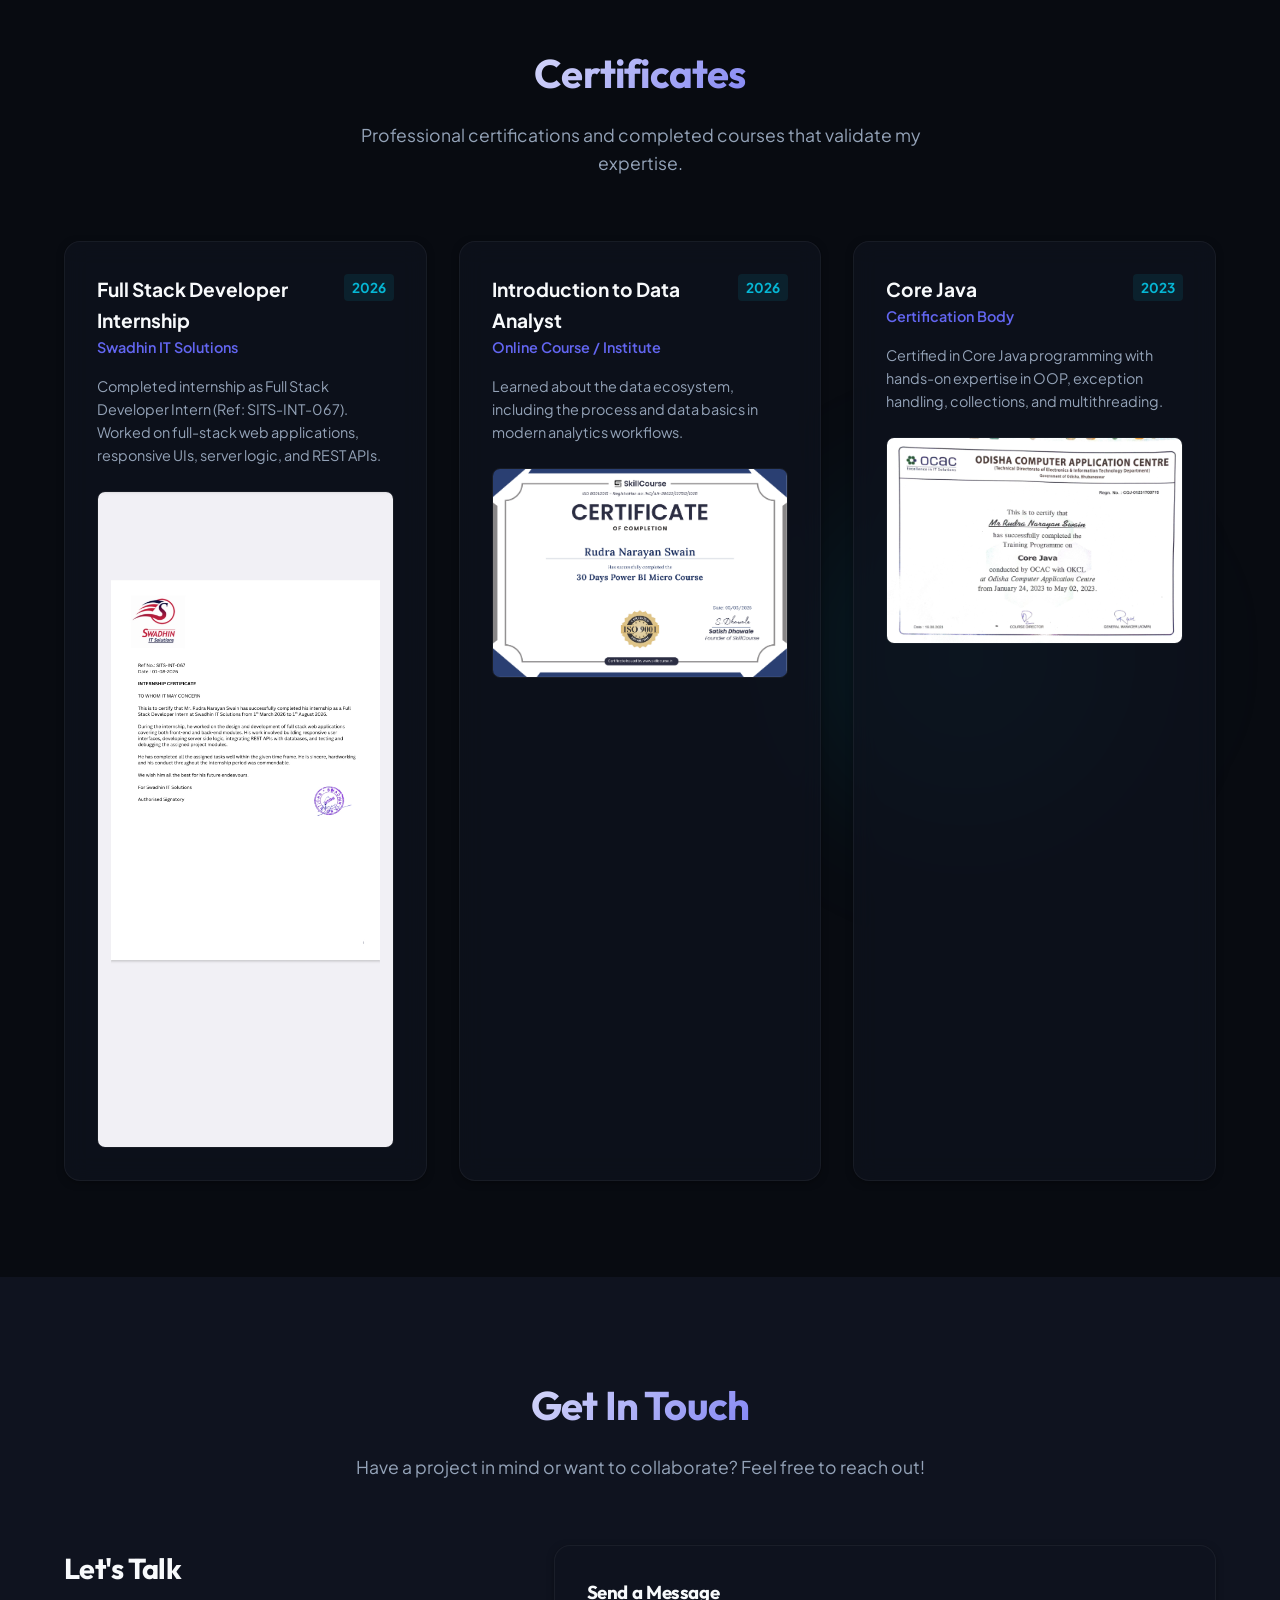
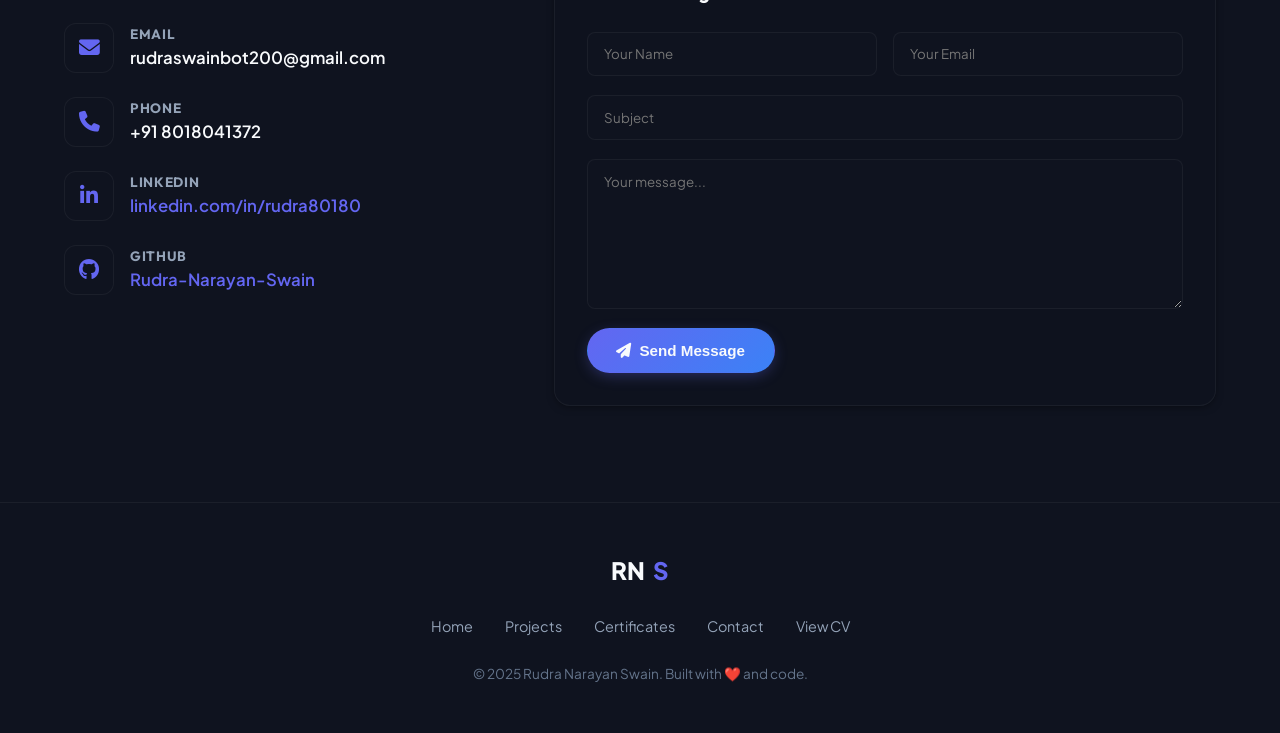
==== commit 3a42c892: "feat: add Swadhin IT Solutions internship certificate image and update experience details" ====
--- a/index.html
+++ b/index.html
@@ -301,16 +301,17 @@
           <div class="glass-card exp-card">
             <div class="exp-header">
               <div>
-                <div class="exp-role">Full Stack Internship (MERN)</div>
+                <div class="exp-role">Full Stack Developer Intern</div>
                 <div class="exp-company">Swadhin IT Solutions</div>
               </div>
-              <span class="exp-duration">Aug 2025 – Jan 2026</span>
+              <span class="exp-duration">Mar 2026 – Aug 2026</span>
             </div>
             <ul class="exp-bullets">
-              <li>Completed a 6-month Full Stack Development Internship at Swadhin IT Solutions, gaining hands-on experience in the <strong>MERN Stack</strong> (MongoDB, Express.js, React.js, Node.js), along with REST APIs, Git, and database management.</li>
-              <li>Developed and maintained responsive web applications, implemented frontend and backend features, integrated databases and APIs, and collaborated with the development team to deliver scalable and user-friendly solutions.</li>
+              <li>Completed a Full Stack Development Internship at Swadhin IT Solutions (Ref No: SITS-INT-067), designing and developing full-stack web applications covering both front-end and back-end modules.</li>
+              <li>Built responsive user interfaces, developed server-side logic, integrated REST APIs with databases, and tested and debugged assigned project modules.</li>
             </ul>
             <div style="display: flex; flex-wrap: wrap; gap: 0.4rem; margin-top: 1rem;">
+              <span class="badge">Full Stack Development</span>
               <span class="badge">MongoDB</span>
               <span class="badge">Express.js</span>
               <span class="badge">React.js</span>
@@ -480,24 +481,18 @@
         <div class="glass-card cert-card" id="cert-mern">
           <div class="cert-header">
             <div>
-              <div class="cert-title">MERN Full Stack Internship</div>
+              <div class="cert-title">Full Stack Developer Internship</div>
               <div class="cert-issuer">Swadhin IT Solutions</div>
             </div>
-            <span class="cert-year">2025–2026</span>
-          </div>
-          <p class="cert-desc">Completed a 6-month internship in full stack development using MongoDB, Express.js, React.js, and Node.js.</p>
-          <!-- 
-            ===== CERTIFICATE IMAGE PLACEHOLDER =====
-            To add your certificate image:
-              1. Copy your certificate scan to: assets/cert-mern.jpg
-              2. Replace the placeholder div below with:
-                 <img src="assets/cert-mern.jpg" alt="MERN Certificate" style="border-radius:8px; cursor:pointer;" onclick="openImageModal('assets/cert-mern.jpg', 'MERN Full Stack Internship Certificate')" />
-          -->
-          <div class="cert-preview-placeholder" onclick="openCertPlaceholder('MERN Internship Certificate')" title="Add your certificate image">
-            <i class="fas fa-certificate"></i>
-            <span>Click to Add Certificate Image</span>
-            <span style="font-size:0.75rem; margin-top: 0.2rem;">Save as: assets/cert-mern.jpg</span>
-          </div>
+            <span class="cert-year">2026</span>
+          </div>
+          <p class="cert-desc">Completed internship as Full Stack Developer Intern (Ref: SITS-INT-067). Worked on full-stack web applications, responsive UIs, server logic, and REST APIs.</p>
+          <img
+            src="assets/swadin it intern.jpeg"
+            alt="Swadhin IT Solutions Full Stack Developer Internship Certificate"
+            style="width:100%; border-radius:8px; cursor:pointer; border:1px solid var(--glass-border); margin-top:0.5rem;"
+            onclick="openImageModal('assets/swadin it intern.jpeg', 'Swadhin IT Solutions Full Stack Developer Internship Certificate', 'Ref No: SITS-INT-067 | 1st March 2026 – 1st August 2026')"
+          />
         </div>
 
         <!-- Certificate 2 -->
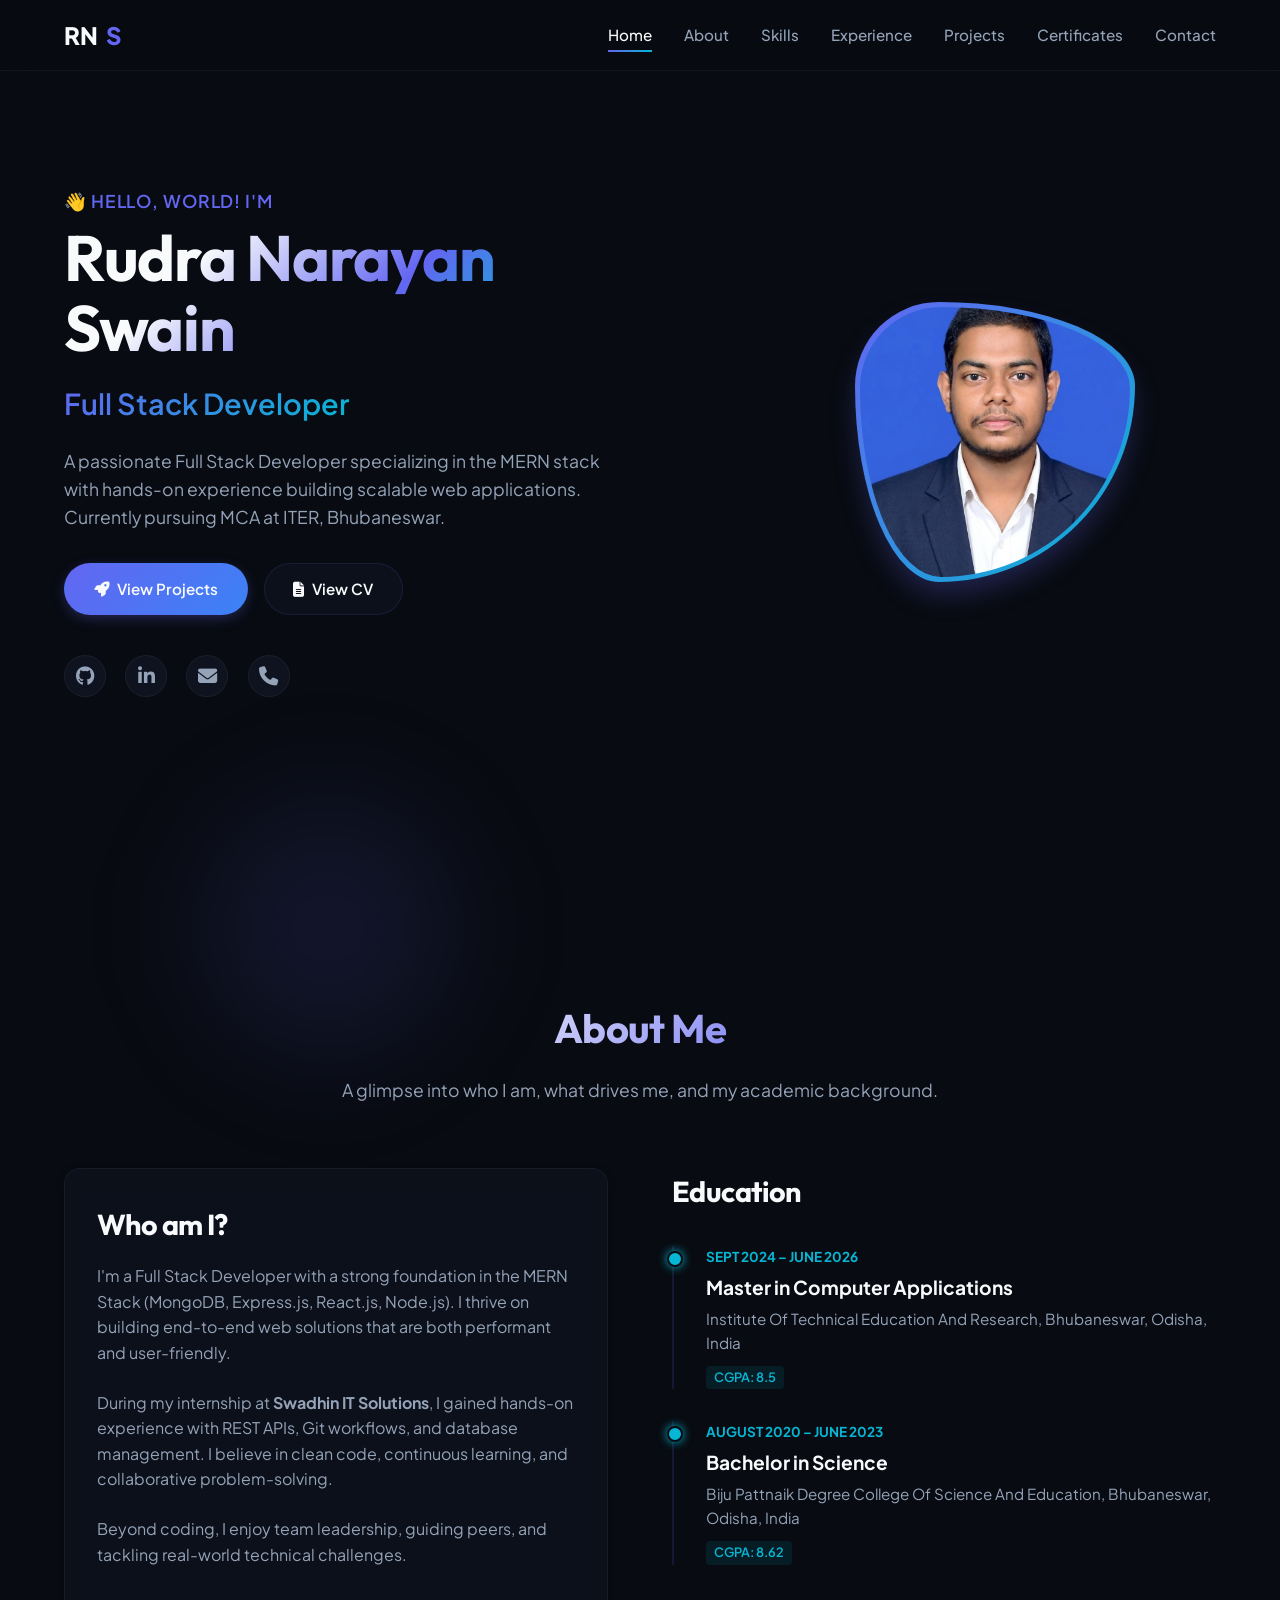
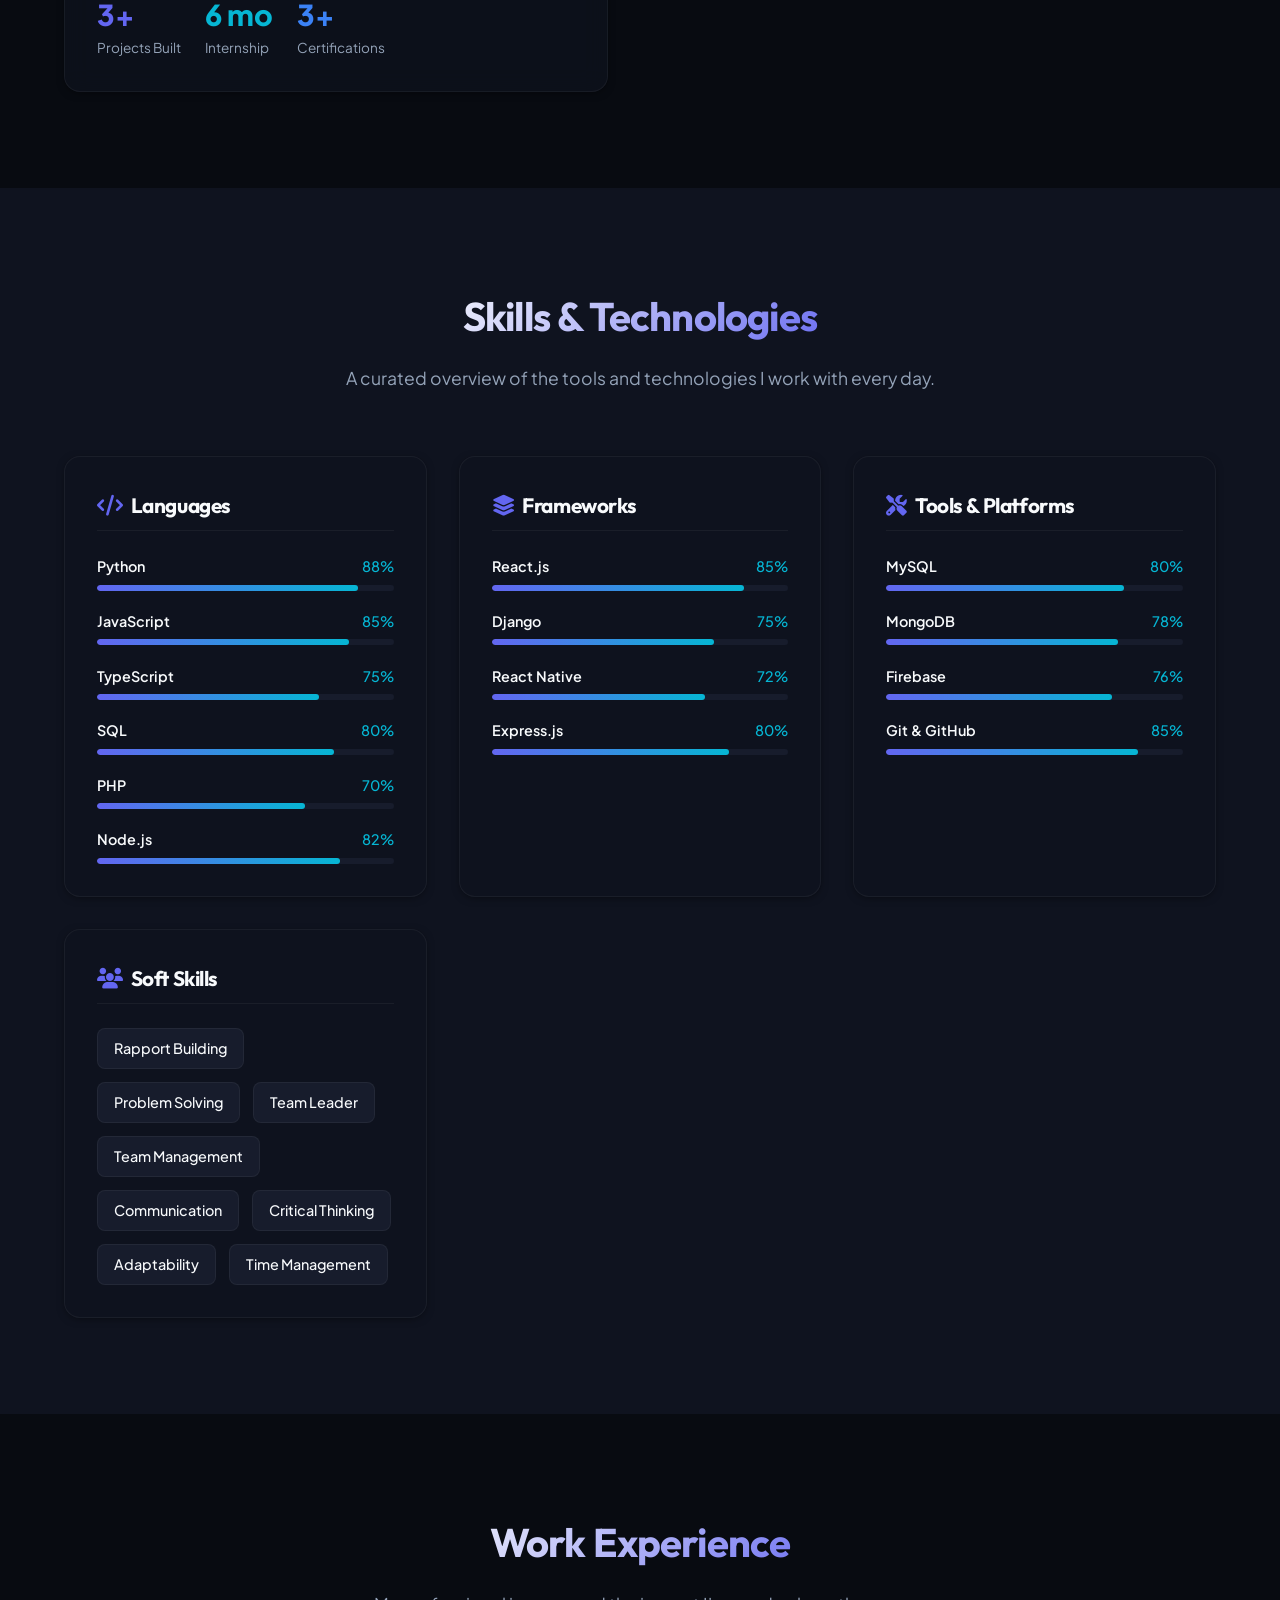
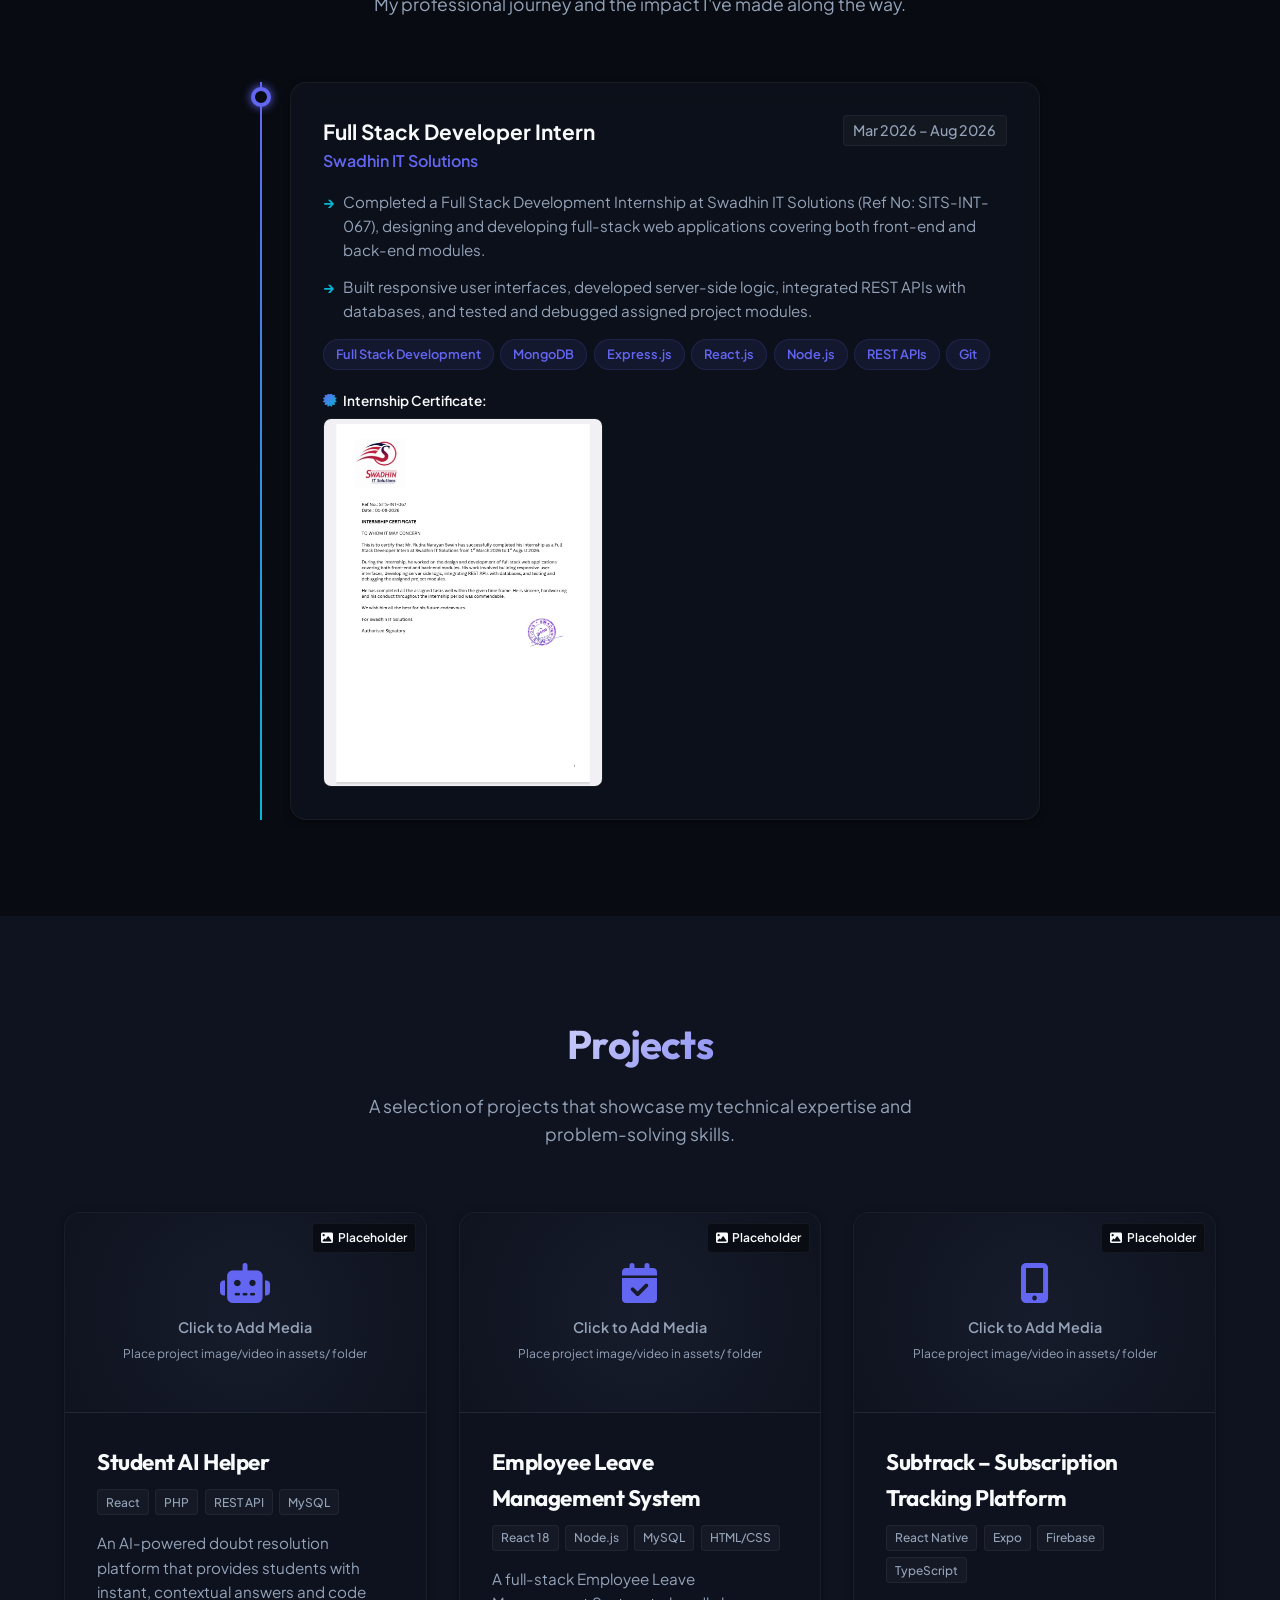
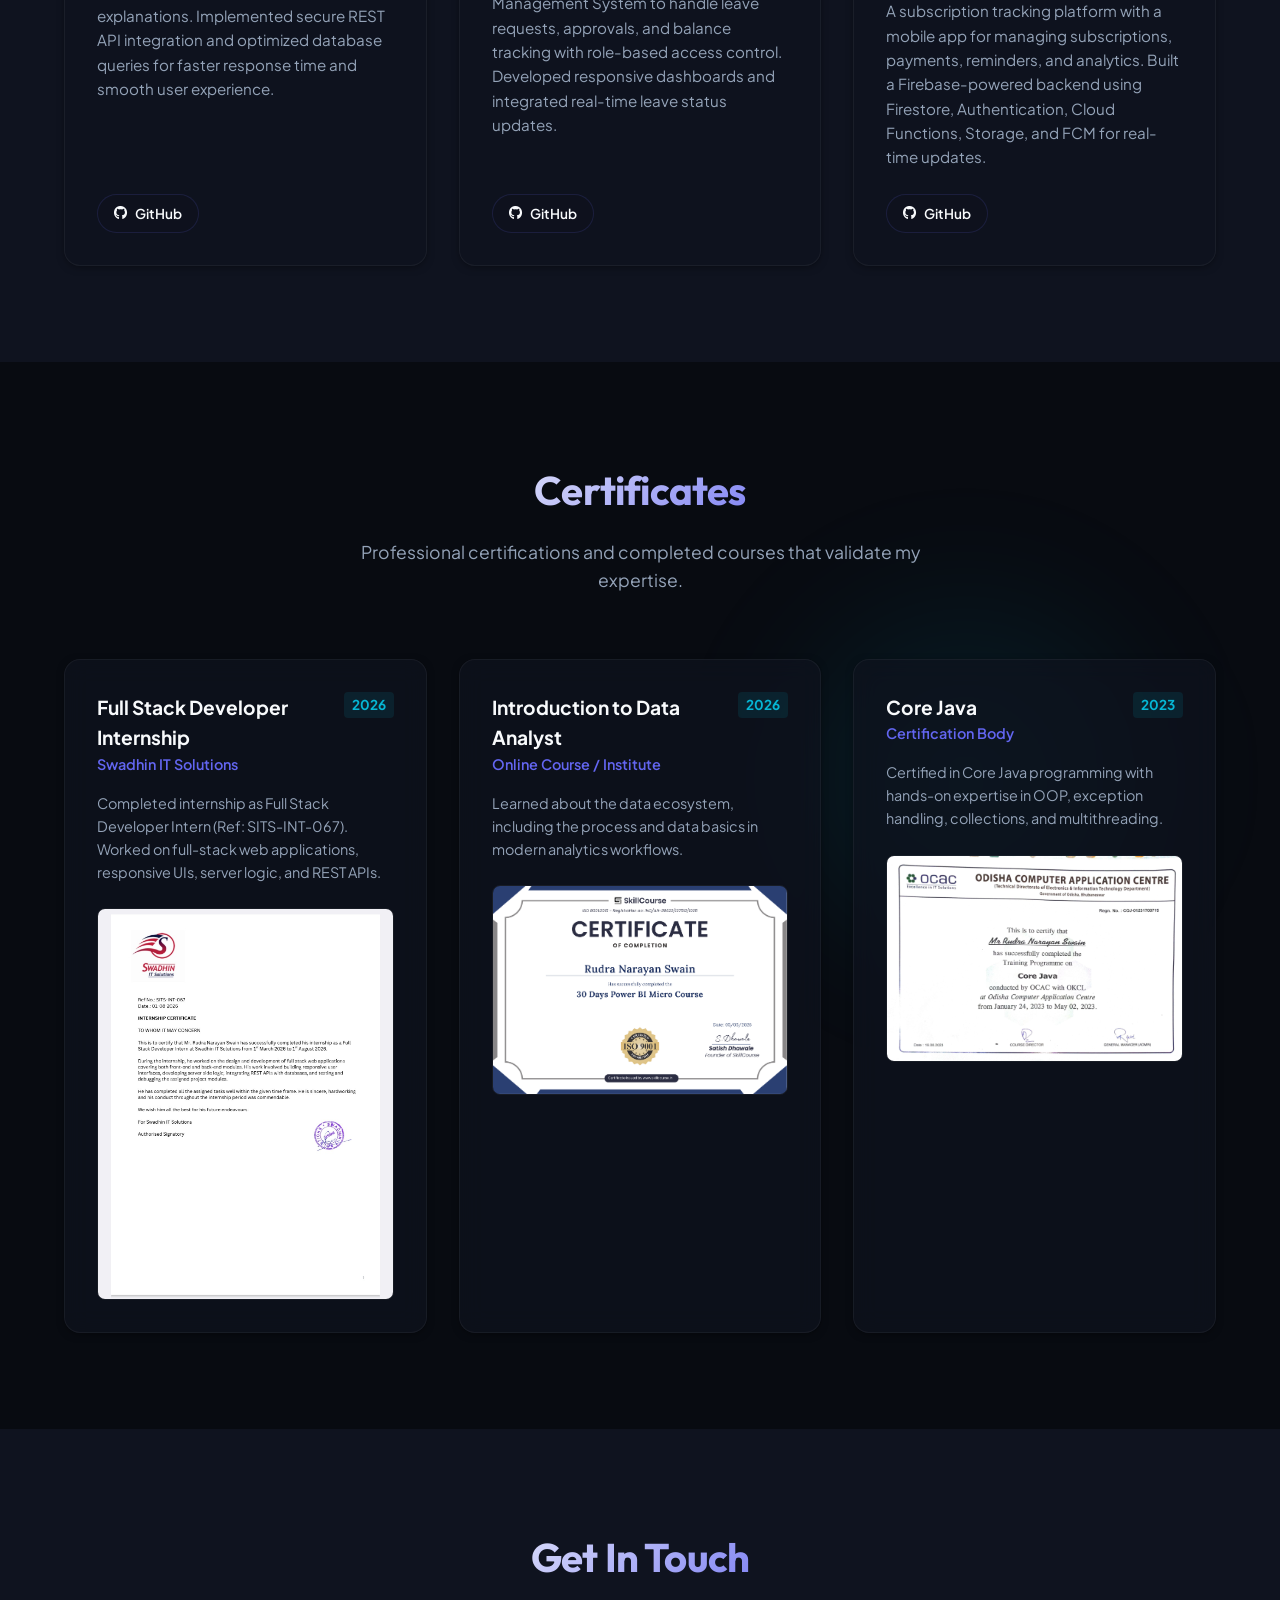
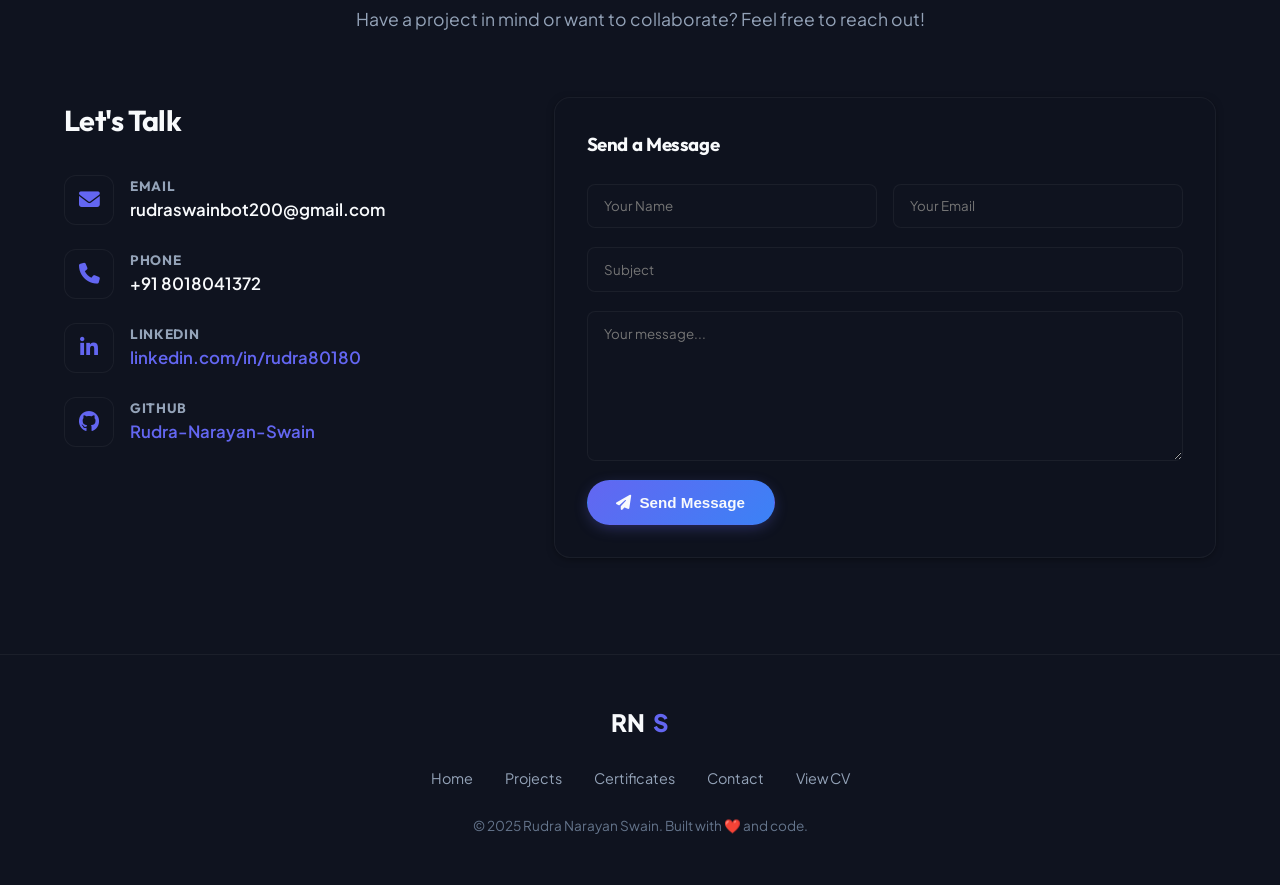
==== commit 7b45c66d: "feat: update profile photo to rudra photo.jpeg and embed internship certificate in experience card" ====
--- a/index.html
+++ b/index.html
@@ -77,7 +77,7 @@
         <div class="hero-visual">
           <div class="hero-avatar-wrapper">
             <div class="hero-avatar">
-              <img src="assets/rudra photo.jpg" alt="Rudra Narayan Swain" onerror="this.src='assets/profile-placeholder.svg'" />
+              <img src="assets/rudra photo.jpeg" alt="Rudra Narayan Swain" onerror="this.src='assets/profile-placeholder.svg'" />
             </div>
           </div>
         </div>
@@ -319,6 +319,22 @@
               <span class="badge">REST APIs</span>
               <span class="badge">Git</span>
             </div>
+            <div style="margin-top: 1.25rem; display: flex; flex-direction: column; gap: 0.4rem;">
+              <div style="font-size: 0.85rem; font-weight: 600; color: var(--text-secondary); display: flex; align-items: center; gap: 0.4rem;">
+                <i class="fas fa-certificate text-accent-gradient"></i> Internship Certificate:
+              </div>
+              <div style="max-width: 280px; border-radius: 8px; overflow: hidden; border: 1px solid var(--glass-border); cursor: pointer; transition: transform 0.2s ease, box-shadow 0.2s ease;"
+                   onmouseover="this.style.transform='scale(1.02)'; this.style.boxShadow='var(--shadow-md)';"
+                   onmouseout="this.style.transform='scale(1)'; this.style.boxShadow='none';"
+                   onclick="openImageModal('assets/swadin it intern.jpeg', 'Swadhin IT Solutions Full Stack Developer Internship Certificate', 'Ref No: SITS-INT-067 | 1st March 2026 – 1st August 2026')"
+                   title="Click to view full certificate">
+                <img
+                  src="assets/swadin it intern.jpeg"
+                  alt="Swadhin IT Solutions Internship Certificate"
+                  style="width: 100%; display: block;"
+                />
+              </div>
+            </div>
           </div>
         </div>
 
